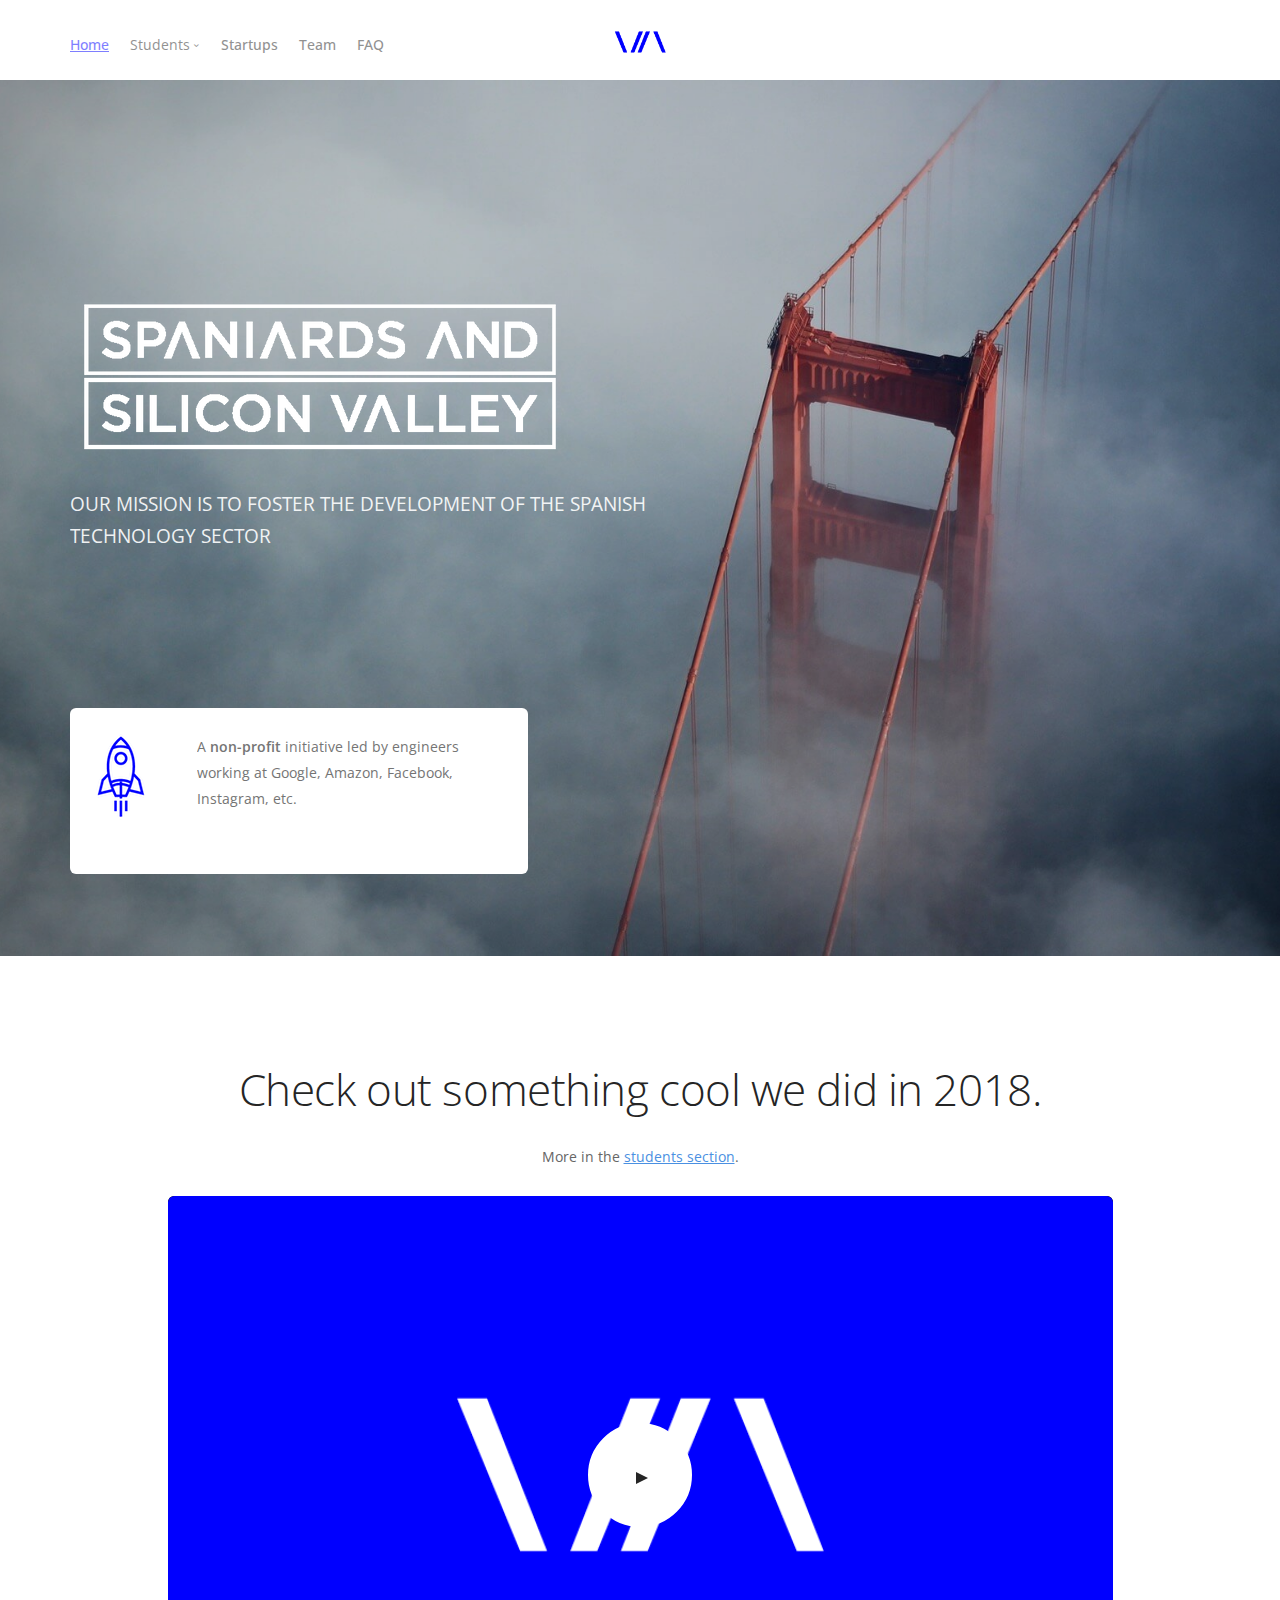
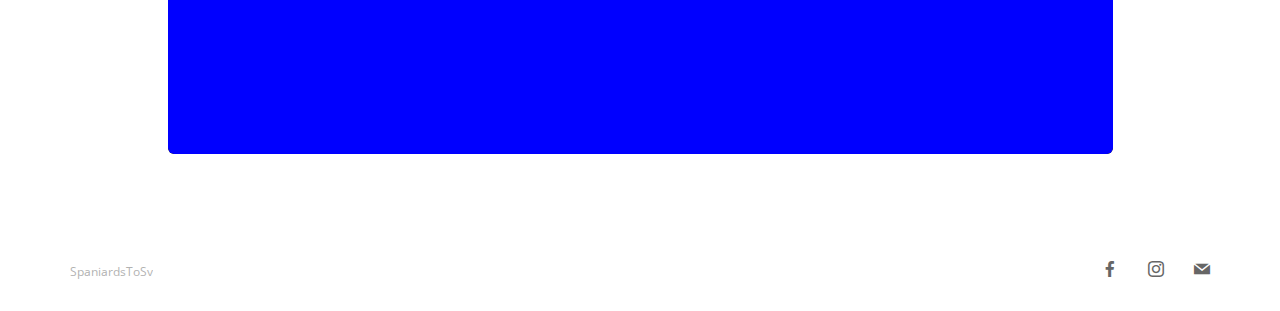
==== index.html @ d9ce9b8b "Syncing page with Github" ====
<!doctype html>
<html lang="en">
    <head>
        <meta charset="utf-8">
        <title>SpaniardsToSV</title>
        <meta name="description" content="Internships in Silicon Valley" />
        <meta name="viewport" content="width=device-width, initial-scale=1.0">
        <link href="css/stack-interface.css" rel="stylesheet" type="text/css" media="all">
        <link href="css/socicon.css" rel="stylesheet" type="text/css" media="all" />
        <link href="css/iconsmind.css" rel="stylesheet" type="text/css" media="all" />
        <link href="css/bootstrap.css" rel="stylesheet" type="text/css" media="all" />
        <link href="css/stack-interface.css" rel="stylesheet" type="text/css" media="all" />
        <link href="css/theme.css" rel="stylesheet" type="text/css" media="all" />
        <link href="css/custom.css" rel="stylesheet" type="text/css" media="all" />
        <link href="https://fonts.googleapis.com/css?family=Open+Sans:200,300,400,400i,500,600,700" rel="stylesheet">
        <link rel="icon" href="img/logo_simple.png">

    </head>
    <body data-smooth-scroll-offset="77">
        <div class="nav-container">
            <div class="via-1514418045465" via="via-1514418045465" vio="Header Spaniards2">
                <div class="bar bar--sm visible-xs">
                    <div class="container">
                        <div class="row">
                            <div class="col-xs-3 col-sm-2">
                                <a href="index.html"> <img class="logo logo-dark" alt="logo" src="img/logo_simple.png"> <img class="logo logo-light" alt="logo" src="img/logo-light.png"> </a>
                            </div>
                            <div class="col-xs-9 col-sm-10 text-right">
                                <a href="#" class="hamburger-toggle" data-toggle-class="#menu2;hidden-xs hidden-sm"> <i class="icon icon--sm stack-interface stack-menu"></i> </a>
                            </div>
                        </div>
                    </div>
                </div>
                <nav id="menu2" class="bar bar-2 hidden-xs">
                    <div class="container">
                        <div class="row">
                            <div class="text-center text-left-sm hidden-xs col-md-push-5 col-md-2">
                                <div class="bar__module">
                                    <a href="index.html" target="_self"> <img class="logo logo-dark" alt="logo" src="img/logo_simple.png"> </a>
                                </div>
                            </div>
                            <div class="col-md-pull-2 col-md-4">
                                <div class="bar__module">
                                    <ul class="menu-horizontal text-left">
                                        <li class="active"> <a href="#" style="text-decoration: underline; color:blue;" target="_self">Home</a> </li>
                                        <li class="dropdown active">
                                          <span class="dropdown__trigger">Students</span>
                                            <div class="dropdown__container">
                                                <div class="container">
                                                    <div class="row">
                                                        <div class="dropdown__content col-md-2">
                                                            <ul class="menu-vertical">
                                                                <li> <a href="studentspage.html">The Program</a> </li>
                                                                <li> <a href="coursework.html">Coursework</a> </li>
                                                                <li> <a href="landjob.html">Land a Job</a> </li>
                                                            </ul>
                                                        </div>
                                                    </div>
                                                </div>
                                            </div>
                                        </li>
                                        <li> <a href="startups.html" class="inner-link">Startups</a> </li>
                                        <li> <a href="team.html" class="inner-link">Team</a></li>
                                        <li> <a href="faq.html" class="inner-link">FAQ</a> </li>
                                    </ul>
                                </div>
                            </div>
                        </div>
                    </div>
                </nav>
            </div>
        </div>
        <div class="main-container">
            <a id="header" class="in-page-link"></a>
            <section class="cover cover-features imagebg space--lg" data-overlay="2">
                <div class="background-image-holder"> <img alt="background" src="img/landing-23.jpg"> </div>
                <div class="container">
                    <div class="row">
                        <div class="col-sm-9 col-md-7">
                            <img alt="logo" src="img/logoblanco.png">
                            <p class="lead">    OUR MISSION IS TO FOSTER THE DEVELOPMENT OF THE SPANISH TECHNOLOGY SECTOR</p>
                        </div>
                    </div>
                    <div class="row">
                        <div class="col-sm-5">
                            <div class="feature feature-2 boxed boxed--border bg--white"> <img src="img/cohete_small.png">
                                <div class="feature__body">
                                    <p> A <b>non-profit</b> initiative led by engineers working at Google, Amazon, Facebook, Instagram, etc.</p>
                                </div>
                            </div>
                        </div>
                    </div>
                </div>
            </section>

            <section class="text-center">
                <div class="container">
                    <div class="row">
                        <div class="col-sm-12 col-md-10">
                            <span><h1>Check out something cool we did in 2018.</h1> More in the <a href="studentspage.html">students section</a>. <br></span> 
                            <br>
                            <div class="video-cover border--round">
                                <div class="background-image-holder"> <img alt="image" src="img/Logo_recursos6.png"> </div>
                                <div class="video-play-icon"></div> <iframe data-src="https://www.youtube.com/embed/Z-9KOnbhDfM?autoplay=1" allowfullscreen="allowfullscreen"></iframe> 
                            </div> 
                        </div>
                    </div>
                </div>
            </section>

            <footer class="footer-7 text-center-xs">
                <div class="container">
                    <div class="row">
                        <div class="col-sm-6"> <span class="type--fine-print">SpaniardsToSv<br></span> </div>
                        <div class="col-sm-6 text-right text-center-xs">
                            <ul class="social-list list-inline">
                                <li><a href="https://www.facebook.com/spaniardstosv"><i class="socicon socicon-facebook icon icon--xs"></i></a></li>
                                <li><a href="https://www.instagram.com/spaniardstosv/"><i class="socicon socicon-instagram icon icon--xs"></i></a></li>
                                <li><a href="mailto:hi@spaniardstosv.org"><i class="socicon icon socicon-mail icon--xs"></i></a></li>
                            </ul>
                        </div>
                    </div>
                </div>
            </footer>
        </div>
        <script src="js/jquery-3.1.1.min.js"></script>
        <script src="js/parallax.js"></script>
        <script src="js/smooth-scroll.min.js"></script>
        <script src="js/scripts.js"></script>

    </body>

</html>
---- css/stack-interface.css ----
@font-face {
  font-family: 'stack-interface';
  src: url('../fonts/stack-interface.eot?33839631');
  src: url('../fonts/stack-interface.eot?33839631#iefix') format('embedded-opentype'),
       url('../fonts/stack-interface.woff2?33839631') format('woff2'),
       url('../fonts/stack-interface.woff?33839631') format('woff'),
       url('../fonts/stack-interface.ttf?33839631') format('truetype'),
       url('../fonts/stack-interface.svg?33839631#stack-interface') format('svg');
  font-weight: normal;
  font-style: normal;
}
/* Chrome hack: SVG is rendered more smooth in Windozze. 100% magic, uncomment if you need it. */
/* Note, that will break hinting! In other OS-es font will be not as sharp as it could be */
/*
@media screen and (-webkit-min-device-pixel-ratio:0) {
  @font-face {
    font-family: 'stack-interface';
    src: url('../font/stack-interface.svg?34857618#stack-interface') format('svg');
  }
}
*/
 
 [class^="stack-"]:before, [class*=" stack-"]:before {
  font-family: "stack-interface";
  font-style: normal;
  font-weight: normal;
  speak: none;
 
  display: inline-block;
  text-decoration: inherit;
  width: 1em;
  margin-right: .2em;
  text-align: center;
  /* opacity: .8; */
 
  /* For safety - reset parent styles, that can break glyph codes*/
  font-variant: normal;
  text-transform: none;
 
  /* fix buttons height, for twitter bootstrap */
  line-height: 1em;
 
  /* Animation center compensation - margins should be symmetric */
  /* remove if not needed */
  margin-left: .2em;
 
  /* you can be more comfortable with increased icons size */
  /* font-size: 120%; */
 
  /* Font smoothing. That was taken from TWBS */
  -webkit-font-smoothing: antialiased;
  -moz-osx-font-smoothing: grayscale;
 
  /* Uncomment for 3D effect */
  /* text-shadow: 1px 1px 1px rgba(127, 127, 127, 0.3); */
}
 
.stack-down-open-big:before { content: '\e800'; } /* '' */
.stack-left-open-big:before { content: '\e801'; } /* '' */
.stack-right-open-big:before { content: '\e802'; } /* '' */
.stack-up-open-big:before { content: '\e803'; } /* '' */
.stack-basket:before { content: '\e804'; } /* '' */
.stack-search:before { content: '\e805'; } /* '' */
.stack-down-dir:before { content: '\e806'; } /* '' */
.stack-left-dir:before { content: '\e807'; } /* '' */
.stack-right-dir:before { content: '\e808'; } /* '' */
.stack-up-dir:before { content: '\e809'; } /* '' */
.stack-down-open:before { content: '\e80a'; } /* '' */
.stack-left-open:before { content: '\e80b'; } /* '' */
.stack-right-open:before { content: '\e80c'; } /* '' */
.stack-up-open:before { content: '\e80d'; } /* '' */
.stack-menu:before { content: '\e80e'; } /* '' */
.stack-users:before { content: '\e80f'; } /* '' */
.stack-publish:before { content: '\e810'; } /* '' */
.stack-trash:before { content: '\e811'; } /* '' */
.stack-bell:before { content: '\e812'; } /* '' */
.stack-cog:before { content: '\e813'; } /* '' */
.stack-plus-circled:before { content: '\e814'; } /* '' */
.stack-dot-3:before { content: '\e815'; } /* '' */
---- css/socicon.css ----
@font-face {
  font-family: 'Socicon';
  src:  url('../fonts/socicon.eot?a93r5t');
  src:  url('../fonts/socicon.eot?a93r5t#iefix') format('embedded-opentype'),
    url('../fonts/socicon.ttf?a93r5t') format('truetype'),
    url('../fonts/socicon.woff?a93r5t') format('woff'),
    url('../fonts/socicon.svg?a93r5t#Socicon') format('svg');
  font-weight: normal;
  font-style: normal;
}

[class^="socicon-"], [class*=" socicon-"] {
  /* use !important to prevent issues with browser extensions that change fonts */
  font-family: 'Socicon' !important;
  speak: none;
  font-style: normal;
  font-weight: normal;
  font-variant: normal;
  text-transform: none;
  line-height: 1;

  /* Better Font Rendering =========== */
  -webkit-font-smoothing: antialiased;
  -moz-osx-font-smoothing: grayscale;
}

.socicon-gamewisp:before {
  content: "\e905";
}
.socicon-bloglovin:before {
  content: "\e904";
}
.socicon-tunein:before {
  content: "\e903";
}
.socicon-gamejolt:before {
  content: "\e901";
}
.socicon-trello:before {
  content: "\e902";
}
.socicon-spreadshirt:before {
  content: "\e900";
}
.socicon-500px:before {
  content: "\e000";
}
.socicon-8tracks:before {
  content: "\e001";
}
.socicon-airbnb:before {
  content: "\e002";
}
.socicon-alliance:before {
  content: "\e003";
}
.socicon-amazon:before {
  content: "\e004";
}
.socicon-amplement:before {
  content: "\e005";
}
.socicon-android:before {
  content: "\e006";
}
.socicon-angellist:before {
  content: "\e007";
}
.socicon-apple:before {
  content: "\e008";
}
.socicon-appnet:before {
  content: "\e009";
}
.socicon-baidu:before {
  content: "\e00a";
}
.socicon-bandcamp:before {
  content: "\e00b";
}
.socicon-battlenet:before {
  content: "\e00c";
}
.socicon-beam:before {
  content: "\e00d";
}
.socicon-bebee:before {
  content: "\e00e";
}
.socicon-bebo:before {
  content: "\e00f";
}
.socicon-behance:before {
  content: "\e010";
}
.socicon-blizzard:before {
  content: "\e011";
}
.socicon-blogger:before {
  content: "\e012";
}
.socicon-buffer:before {
  content: "\e013";
}
.socicon-chrome:before {
  content: "\e014";
}
.socicon-coderwall:before {
  content: "\e015";
}
.socicon-curse:before {
  content: "\e016";
}
.socicon-dailymotion:before {
  content: "\e017";
}
.socicon-deezer:before {
  content: "\e018";
}
.socicon-delicious:before {
  content: "\e019";
}
.socicon-deviantart:before {
  content: "\e01a";
}
.socicon-diablo:before {
  content: "\e01b";
}
.socicon-digg:before {
  content: "\e01c";
}
.socicon-discord:before {
  content: "\e01d";
}
.socicon-disqus:before {
  content: "\e01e";
}
.socicon-douban:before {
  content: "\e01f";
}
.socicon-draugiem:before {
  content: "\e020";
}
.socicon-dribbble:before {
  content: "\e021";
}
.socicon-drupal:before {
  content: "\e022";
}
.socicon-ebay:before {
  content: "\e023";
}
.socicon-ello:before {
  content: "\e024";
}
.socicon-endomodo:before {
  content: "\e025";
}
.socicon-envato:before {
  content: "\e026";
}
.socicon-etsy:before {
  content: "\e027";
}
.socicon-facebook:before {
  content: "\e028";
}
.socicon-feedburner:before {
  content: "\e029";
}
.socicon-filmweb:before {
  content: "\e02a";
}
.socicon-firefox:before {
  content: "\e02b";
}
.socicon-flattr:before {
  content: "\e02c";
}
.socicon-flickr:before {
  content: "\e02d";
}
.socicon-formulr:before {
  content: "\e02e";
}
.socicon-forrst:before {
  content: "\e02f";
}
.socicon-foursquare:before {
  content: "\e030";
}
.socicon-friendfeed:before {
  content: "\e031";
}
.socicon-github:before {
  content: "\e032";
}
.socicon-goodreads:before {
  content: "\e033";
}
.socicon-google:before {
  content: "\e034";
}
.socicon-googlescholar:before {
  content: "\e035";
}
.socicon-googlegroups:before {
  content: "\e036";
}
.socicon-googlephotos:before {
  content: "\e037";
}
.socicon-googleplus:before {
  content: "\e038";
}
.socicon-grooveshark:before {
  content: "\e039";
}
.socicon-hackerrank:before {
  content: "\e03a";
}
.socicon-hearthstone:before {
  content: "\e03b";
}
.socicon-hellocoton:before {
  content: "\e03c";
}
.socicon-heroes:before {
  content: "\e03d";
}
.socicon-hitbox:before {
  content: "\e03e";
}
.socicon-horde:before {
  content: "\e03f";
}
.socicon-houzz:before {
  content: "\e040";
}
.socicon-icq:before {
  content: "\e041";
}
.socicon-identica:before {
  content: "\e042";
}
.socicon-imdb:before {
  content: "\e043";
}
.socicon-instagram:before {
  content: "\e044";
}
.socicon-issuu:before {
  content: "\e045";
}
.socicon-istock:before {
  content: "\e046";
}
.socicon-itunes:before {
  content: "\e047";
}
.socicon-keybase:before {
  content: "\e048";
}
.socicon-lanyrd:before {
  content: "\e049";
}
.socicon-lastfm:before {
  content: "\e04a";
}
.socicon-line:before {
  content: "\e04b";
}
.socicon-linkedin:before {
  content: "\e04c";
}
.socicon-livejournal:before {
  content: "\e04d";
}
.socicon-lyft:before {
  content: "\e04e";
}
.socicon-macos:before {
  content: "\e04f";
}
.socicon-mail:before {
  content: "\e050";
}
.socicon-medium:before {
  content: "\e051";
}
.socicon-meetup:before {
  content: "\e052";
}
.socicon-mixcloud:before {
  content: "\e053";
}
.socicon-modelmayhem:before {
  content: "\e054";
}
.socicon-mumble:before {
  content: "\e055";
}
.socicon-myspace:before {
  content: "\e056";
}
.socicon-newsvine:before {
  content: "\e057";
}
.socicon-nintendo:before {
  content: "\e058";
}
.socicon-npm:before {
  content: "\e059";
}
.socicon-odnoklassniki:before {
  content: "\e05a";
}
.socicon-openid:before {
  content: "\e05b";
}
.socicon-opera:before {
  content: "\e05c";
}
.socicon-outlook:before {
  content: "\e05d";
}
.socicon-overwatch:before {
  content: "\e05e";
}
.socicon-patreon:before {
  content: "\e05f";
}
.socicon-paypal:before {
  content: "\e060";
}
.socicon-periscope:before {
  content: "\e061";
}
.socicon-persona:before {
  content: "\e062";
}
.socicon-pinterest:before {
  content: "\e063";
}
.socicon-play:before {
  content: "\e064";
}
.socicon-player:before {
  content: "\e065";
}
.socicon-playstation:before {
  content: "\e066";
}
.socicon-pocket:before {
  content: "\e067";
}
.socicon-qq:before {
  content: "\e068";
}
.socicon-quora:before {
  content: "\e069";
}
.socicon-raidcall:before {
  content: "\e06a";
}
.socicon-ravelry:before {
  content: "\e06b";
}
.socicon-reddit:before {
  content: "\e06c";
}
.socicon-renren:before {
  content: "\e06d";
}
.socicon-researchgate:before {
  content: "\e06e";
}
.socicon-residentadvisor:before {
  content: "\e06f";
}
.socicon-reverbnation:before {
  content: "\e070";
}
.socicon-rss:before {
  content: "\e071";
}
.socicon-sharethis:before {
  content: "\e072";
}
.socicon-skype:before {
  content: "\e073";
}
.socicon-slideshare:before {
  content: "\e074";
}
.socicon-smugmug:before {
  content: "\e075";
}
.socicon-snapchat:before {
  content: "\e076";
}
.socicon-songkick:before {
  content: "\e077";
}
.socicon-soundcloud:before {
  content: "\e078";
}
.socicon-spotify:before {
  content: "\e079";
}
.socicon-stackexchange:before {
  content: "\e07a";
}
.socicon-stackoverflow:before {
  content: "\e07b";
}
.socicon-starcraft:before {
  content: "\e07c";
}
.socicon-stayfriends:before {
  content: "\e07d";
}
.socicon-steam:before {
  content: "\e07e";
}
.socicon-storehouse:before {
  content: "\e07f";
}
.socicon-strava:before {
  content: "\e080";
}
.socicon-streamjar:before {
  content: "\e081";
}
.socicon-stumbleupon:before {
  content: "\e082";
}
.socicon-swarm:before {
  content: "\e083";
}
.socicon-teamspeak:before {
  content: "\e084";
}
.socicon-teamviewer:before {
  content: "\e085";
}
.socicon-technorati:before {
  content: "\e086";
}
.socicon-telegram:before {
  content: "\e087";
}
.socicon-tripadvisor:before {
  content: "\e088";
}
.socicon-tripit:before {
  content: "\e089";
}
.socicon-triplej:before {
  content: "\e08a";
}
.socicon-tumblr:before {
  content: "\e08b";
}
.socicon-twitch:before {
  content: "\e08c";
}
.socicon-twitter:before {
  content: "\e08d";
}
.socicon-uber:before {
  content: "\e08e";
}
.socicon-ventrilo:before {
  content: "\e08f";
}
.socicon-viadeo:before {
  content: "\e090";
}
.socicon-viber:before {
  content: "\e091";
}
.socicon-viewbug:before {
  content: "\e092";
}
.socicon-vimeo:before {
  content: "\e093";
}
.socicon-vine:before {
  content: "\e094";
}
.socicon-vkontakte:before {
  content: "\e095";
}
.socicon-warcraft:before {
  content: "\e096";
}
.socicon-wechat:before {
  content: "\e097";
}
.socicon-weibo:before {
  content: "\e098";
}
.socicon-whatsapp:before {
  content: "\e099";
}
.socicon-wikipedia:before {
  content: "\e09a";
}
.socicon-windows:before {
  content: "\e09b";
}
.socicon-wordpress:before {
  content: "\e09c";
}
.socicon-wykop:before {
  content: "\e09d";
}
.socicon-xbox:before {
  content: "\e09e";
}
.socicon-xing:before {
  content: "\e09f";
}
.socicon-yahoo:before {
  content: "\e0a0";
}
.socicon-yammer:before {
  content: "\e0a1";
}
.socicon-yandex:before {
  content: "\e0a2";
}
.socicon-yelp:before {
  content: "\e0a3";
}
.socicon-younow:before {
  content: "\e0a4";
}
.socicon-youtube:before {
  content: "\e0a5";
}
.socicon-zapier:before {
  content: "\e0a6";
}
.socicon-zerply:before {
  content: "\e0a7";
}
.socicon-zomato:before {
  content: "\e0a8";
}
.socicon-zynga:before {
  content: "\e0a9";
}
---- css/iconsmind.css ----
@font-face {
	font-family: 'iconsmind';
	src:url('../fonts/iconsmind.eot?#iefix-rdmvgc') format('embedded-opentype');
	src:url('../fonts/iconsmind.woff') format('woff'),
		url('../fonts/iconsmind.ttf') format('truetype');
	font-weight: normal;
	font-style: normal;
}

[class^="icon-"], [class*=" icon-"] {
	font-family: 'iconsmind';
	speak: none;
	font-style: normal;
	font-weight: normal;
	font-variant: normal;
	text-transform: none;
	line-height: 1;
	/* Better Font Rendering =========== */
	-webkit-font-smoothing: antialiased;
	-moz-osx-font-smoothing: grayscale;
}

.icon-A-Z:before {
	content: "\e600";
}
.icon-Aa:before {
	content: "\e601";
}
.icon-Add-Bag:before {
	content: "\e602";
}
.icon-Add-Basket:before {
	content: "\e603";
}
.icon-Add-Cart:before {
	content: "\e604";
}
.icon-Add-File:before {
	content: "\e605";
}
.icon-Add-SpaceAfterParagraph:before {
	content: "\e606";
}
.icon-Add-SpaceBeforeParagraph:before {
	content: "\e607";
}
.icon-Add-User:before {
	content: "\e608";
}
.icon-Add-UserStar:before {
	content: "\e609";
}
.icon-Add-Window:before {
	content: "\e60a";
}
.icon-Add:before {
	content: "\e60b";
}
.icon-Address-Book:before {
	content: "\e60c";
}
.icon-Address-Book2:before {
	content: "\e60d";
}
.icon-Administrator:before {
	content: "\e60e";
}
.icon-Aerobics-2:before {
	content: "\e60f";
}
.icon-Aerobics-3:before {
	content: "\e610";
}
.icon-Aerobics:before {
	content: "\e611";
}
.icon-Affiliate:before {
	content: "\e612";
}
.icon-Aim:before {
	content: "\e613";
}
.icon-Air-Balloon:before {
	content: "\e614";
}
.icon-Airbrush:before {
	content: "\e615";
}
.icon-Airship:before {
	content: "\e616";
}
.icon-Alarm-Clock:before {
	content: "\e617";
}
.icon-Alarm-Clock2:before {
	content: "\e618";
}
.icon-Alarm:before {
	content: "\e619";
}
.icon-Alien-2:before {
	content: "\e61a";
}
.icon-Alien:before {
	content: "\e61b";
}
.icon-Aligator:before {
	content: "\e61c";
}
.icon-Align-Center:before {
	content: "\e61d";
}
.icon-Align-JustifyAll:before {
	content: "\e61e";
}
.icon-Align-JustifyCenter:before {
	content: "\e61f";
}
.icon-Align-JustifyLeft:before {
	content: "\e620";
}
.icon-Align-JustifyRight:before {
	content: "\e621";
}
.icon-Align-Left:before {
	content: "\e622";
}
.icon-Align-Right:before {
	content: "\e623";
}
.icon-Alpha:before {
	content: "\e624";
}
.icon-Ambulance:before {
	content: "\e625";
}
.icon-AMX:before {
	content: "\e626";
}
.icon-Anchor-2:before {
	content: "\e627";
}
.icon-Anchor:before {
	content: "\e628";
}
.icon-Android-Store:before {
	content: "\e629";
}
.icon-Android:before {
	content: "\e62a";
}
.icon-Angel-Smiley:before {
	content: "\e62b";
}
.icon-Angel:before {
	content: "\e62c";
}
.icon-Angry:before {
	content: "\e62d";
}
.icon-Apple-Bite:before {
	content: "\e62e";
}
.icon-Apple-Store:before {
	content: "\e62f";
}
.icon-Apple:before {
	content: "\e630";
}
.icon-Approved-Window:before {
	content: "\e631";
}
.icon-Aquarius-2:before {
	content: "\e632";
}
.icon-Aquarius:before {
	content: "\e633";
}
.icon-Archery-2:before {
	content: "\e634";
}
.icon-Archery:before {
	content: "\e635";
}
.icon-Argentina:before {
	content: "\e636";
}
.icon-Aries-2:before {
	content: "\e637";
}
.icon-Aries:before {
	content: "\e638";
}
.icon-Army-Key:before {
	content: "\e639";
}
.icon-Arrow-Around:before {
	content: "\e63a";
}
.icon-Arrow-Back3:before {
	content: "\e63b";
}
.icon-Arrow-Back:before {
	content: "\e63c";
}
.icon-Arrow-Back2:before {
	content: "\e63d";
}
.icon-Arrow-Barrier:before {
	content: "\e63e";
}
.icon-Arrow-Circle:before {
	content: "\e63f";
}
.icon-Arrow-Cross:before {
	content: "\e640";
}
.icon-Arrow-Down:before {
	content: "\e641";
}
.icon-Arrow-Down2:before {
	content: "\e642";
}
.icon-Arrow-Down3:before {
	content: "\e643";
}
.icon-Arrow-DowninCircle:before {
	content: "\e644";
}
.icon-Arrow-Fork:before {
	content: "\e645";
}
.icon-Arrow-Forward:before {
	content: "\e646";
}
.icon-Arrow-Forward2:before {
	content: "\e647";
}
.icon-Arrow-From:before {
	content: "\e648";
}
.icon-Arrow-Inside:before {
	content: "\e649";
}
.icon-Arrow-Inside45:before {
	content: "\e64a";
}
.icon-Arrow-InsideGap:before {
	content: "\e64b";
}
.icon-Arrow-InsideGap45:before {
	content: "\e64c";
}
.icon-Arrow-Into:before {
	content: "\e64d";
}
.icon-Arrow-Join:before {
	content: "\e64e";
}
.icon-Arrow-Junction:before {
	content: "\e64f";
}
.icon-Arrow-Left:before {
	content: "\e650";
}
.icon-Arrow-Left2:before {
	content: "\e651";
}
.icon-Arrow-LeftinCircle:before {
	content: "\e652";
}
.icon-Arrow-Loop:before {
	content: "\e653";
}
.icon-Arrow-Merge:before {
	content: "\e654";
}
.icon-Arrow-Mix:before {
	content: "\e655";
}
.icon-Arrow-Next:before {
	content: "\e656";
}
.icon-Arrow-OutLeft:before {
	content: "\e657";
}
.icon-Arrow-OutRight:before {
	content: "\e658";
}
.icon-Arrow-Outside:before {
	content: "\e659";
}
.icon-Arrow-Outside45:before {
	content: "\e65a";
}
.icon-Arrow-OutsideGap:before {
	content: "\e65b";
}
.icon-Arrow-OutsideGap45:before {
	content: "\e65c";
}
.icon-Arrow-Over:before {
	content: "\e65d";
}
.icon-Arrow-Refresh:before {
	content: "\e65e";
}
.icon-Arrow-Refresh2:before {
	content: "\e65f";
}
.icon-Arrow-Right:before {
	content: "\e660";
}
.icon-Arrow-Right2:before {
	content: "\e661";
}
.icon-Arrow-RightinCircle:before {
	content: "\e662";
}
.icon-Arrow-Shuffle:before {
	content: "\e663";
}
.icon-Arrow-Squiggly:before {
	content: "\e664";
}
.icon-Arrow-Through:before {
	content: "\e665";
}
.icon-Arrow-To:before {
	content: "\e666";
}
.icon-Arrow-TurnLeft:before {
	content: "\e667";
}
.icon-Arrow-TurnRight:before {
	content: "\e668";
}
.icon-Arrow-Up:before {
	content: "\e669";
}
.icon-Arrow-Up2:before {
	content: "\e66a";
}
.icon-Arrow-Up3:before {
	content: "\e66b";
}
.icon-Arrow-UpinCircle:before {
	content: "\e66c";
}
.icon-Arrow-XLeft:before {
	content: "\e66d";
}
.icon-Arrow-XRight:before {
	content: "\e66e";
}
.icon-Ask:before {
	content: "\e66f";
}
.icon-Assistant:before {
	content: "\e670";
}
.icon-Astronaut:before {
	content: "\e671";
}
.icon-At-Sign:before {
	content: "\e672";
}
.icon-ATM:before {
	content: "\e673";
}
.icon-Atom:before {
	content: "\e674";
}
.icon-Audio:before {
	content: "\e675";
}
.icon-Auto-Flash:before {
	content: "\e676";
}
.icon-Autumn:before {
	content: "\e677";
}
.icon-Baby-Clothes:before {
	content: "\e678";
}
.icon-Baby-Clothes2:before {
	content: "\e679";
}
.icon-Baby-Cry:before {
	content: "\e67a";
}
.icon-Baby:before {
	content: "\e67b";
}
.icon-Back2:before {
	content: "\e67c";
}
.icon-Back-Media:before {
	content: "\e67d";
}
.icon-Back-Music:before {
	content: "\e67e";
}
.icon-Back:before {
	content: "\e67f";
}
.icon-Background:before {
	content: "\e680";
}
.icon-Bacteria:before {
	content: "\e681";
}
.icon-Bag-Coins:before {
	content: "\e682";
}
.icon-Bag-Items:before {
	content: "\e683";
}
.icon-Bag-Quantity:before {
	content: "\e684";
}
.icon-Bag:before {
	content: "\e685";
}
.icon-Bakelite:before {
	content: "\e686";
}
.icon-Ballet-Shoes:before {
	content: "\e687";
}
.icon-Balloon:before {
	content: "\e688";
}
.icon-Banana:before {
	content: "\e689";
}
.icon-Band-Aid:before {
	content: "\e68a";
}
.icon-Bank:before {
	content: "\e68b";
}
.icon-Bar-Chart:before {
	content: "\e68c";
}
.icon-Bar-Chart2:before {
	content: "\e68d";
}
.icon-Bar-Chart3:before {
	content: "\e68e";
}
.icon-Bar-Chart4:before {
	content: "\e68f";
}
.icon-Bar-Chart5:before {
	content: "\e690";
}
.icon-Bar-Code:before {
	content: "\e691";
}
.icon-Barricade-2:before {
	content: "\e692";
}
.icon-Barricade:before {
	content: "\e693";
}
.icon-Baseball:before {
	content: "\e694";
}
.icon-Basket-Ball:before {
	content: "\e695";
}
.icon-Basket-Coins:before {
	content: "\e696";
}
.icon-Basket-Items:before {
	content: "\e697";
}
.icon-Basket-Quantity:before {
	content: "\e698";
}
.icon-Bat-2:before {
	content: "\e699";
}
.icon-Bat:before {
	content: "\e69a";
}
.icon-Bathrobe:before {
	content: "\e69b";
}
.icon-Batman-Mask:before {
	content: "\e69c";
}
.icon-Battery-0:before {
	content: "\e69d";
}
.icon-Battery-25:before {
	content: "\e69e";
}
.icon-Battery-50:before {
	content: "\e69f";
}
.icon-Battery-75:before {
	content: "\e6a0";
}
.icon-Battery-100:before {
	content: "\e6a1";
}
.icon-Battery-Charge:before {
	content: "\e6a2";
}
.icon-Bear:before {
	content: "\e6a3";
}
.icon-Beard-2:before {
	content: "\e6a4";
}
.icon-Beard-3:before {
	content: "\e6a5";
}
.icon-Beard:before {
	content: "\e6a6";
}
.icon-Bebo:before {
	content: "\e6a7";
}
.icon-Bee:before {
	content: "\e6a8";
}
.icon-Beer-Glass:before {
	content: "\e6a9";
}
.icon-Beer:before {
	content: "\e6aa";
}
.icon-Bell-2:before {
	content: "\e6ab";
}
.icon-Bell:before {
	content: "\e6ac";
}
.icon-Belt-2:before {
	content: "\e6ad";
}
.icon-Belt-3:before {
	content: "\e6ae";
}
.icon-Belt:before {
	content: "\e6af";
}
.icon-Berlin-Tower:before {
	content: "\e6b0";
}
.icon-Beta:before {
	content: "\e6b1";
}
.icon-Betvibes:before {
	content: "\e6b2";
}
.icon-Bicycle-2:before {
	content: "\e6b3";
}
.icon-Bicycle-3:before {
	content: "\e6b4";
}
.icon-Bicycle:before {
	content: "\e6b5";
}
.icon-Big-Bang:before {
	content: "\e6b6";
}
.icon-Big-Data:before {
	content: "\e6b7";
}
.icon-Bike-Helmet:before {
	content: "\e6b8";
}
.icon-Bikini:before {
	content: "\e6b9";
}
.icon-Bilk-Bottle2:before {
	content: "\e6ba";
}
.icon-Billing:before {
	content: "\e6bb";
}
.icon-Bing:before {
	content: "\e6bc";
}
.icon-Binocular:before {
	content: "\e6bd";
}
.icon-Bio-Hazard:before {
	content: "\e6be";
}
.icon-Biotech:before {
	content: "\e6bf";
}
.icon-Bird-DeliveringLetter:before {
	content: "\e6c0";
}
.icon-Bird:before {
	content: "\e6c1";
}
.icon-Birthday-Cake:before {
	content: "\e6c2";
}
.icon-Bisexual:before {
	content: "\e6c3";
}
.icon-Bishop:before {
	content: "\e6c4";
}
.icon-Bitcoin:before {
	content: "\e6c5";
}
.icon-Black-Cat:before {
	content: "\e6c6";
}
.icon-Blackboard:before {
	content: "\e6c7";
}
.icon-Blinklist:before {
	content: "\e6c8";
}
.icon-Block-Cloud:before {
	content: "\e6c9";
}
.icon-Block-Window:before {
	content: "\e6ca";
}
.icon-Blogger:before {
	content: "\e6cb";
}
.icon-Blood:before {
	content: "\e6cc";
}
.icon-Blouse:before {
	content: "\e6cd";
}
.icon-Blueprint:before {
	content: "\e6ce";
}
.icon-Board:before {
	content: "\e6cf";
}
.icon-Bodybuilding:before {
	content: "\e6d0";
}
.icon-Bold-Text:before {
	content: "\e6d1";
}
.icon-Bone:before {
	content: "\e6d2";
}
.icon-Bones:before {
	content: "\e6d3";
}
.icon-Book:before {
	content: "\e6d4";
}
.icon-Bookmark:before {
	content: "\e6d5";
}
.icon-Books-2:before {
	content: "\e6d6";
}
.icon-Books:before {
	content: "\e6d7";
}
.icon-Boom:before {
	content: "\e6d8";
}
.icon-Boot-2:before {
	content: "\e6d9";
}
.icon-Boot:before {
	content: "\e6da";
}
.icon-Bottom-ToTop:before {
	content: "\e6db";
}
.icon-Bow-2:before {
	content: "\e6dc";
}
.icon-Bow-3:before {
	content: "\e6dd";
}
.icon-Bow-4:before {
	content: "\e6de";
}
.icon-Bow-5:before {
	content: "\e6df";
}
.icon-Bow-6:before {
	content: "\e6e0";
}
.icon-Bow:before {
	content: "\e6e1";
}
.icon-Bowling-2:before {
	content: "\e6e2";
}
.icon-Bowling:before {
	content: "\e6e3";
}
.icon-Box2:before {
	content: "\e6e4";
}
.icon-Box-Close:before {
	content: "\e6e5";
}
.icon-Box-Full:before {
	content: "\e6e6";
}
.icon-Box-Open:before {
	content: "\e6e7";
}
.icon-Box-withFolders:before {
	content: "\e6e8";
}
.icon-Box:before {
	content: "\e6e9";
}
.icon-Boy:before {
	content: "\e6ea";
}
.icon-Bra:before {
	content: "\e6eb";
}
.icon-Brain-2:before {
	content: "\e6ec";
}
.icon-Brain-3:before {
	content: "\e6ed";
}
.icon-Brain:before {
	content: "\e6ee";
}
.icon-Brazil:before {
	content: "\e6ef";
}
.icon-Bread-2:before {
	content: "\e6f0";
}
.icon-Bread:before {
	content: "\e6f1";
}
.icon-Bridge:before {
	content: "\e6f2";
}
.icon-Brightkite:before {
	content: "\e6f3";
}
.icon-Broke-Link2:before {
	content: "\e6f4";
}
.icon-Broken-Link:before {
	content: "\e6f5";
}
.icon-Broom:before {
	content: "\e6f6";
}
.icon-Brush:before {
	content: "\e6f7";
}
.icon-Bucket:before {
	content: "\e6f8";
}
.icon-Bug:before {
	content: "\e6f9";
}
.icon-Building:before {
	content: "\e6fa";
}
.icon-Bulleted-List:before {
	content: "\e6fb";
}
.icon-Bus-2:before {
	content: "\e6fc";
}
.icon-Bus:before {
	content: "\e6fd";
}
.icon-Business-Man:before {
	content: "\e6fe";
}
.icon-Business-ManWoman:before {
	content: "\e6ff";
}
.icon-Business-Mens:before {
	content: "\e700";
}
.icon-Business-Woman:before {
	content: "\e701";
}
.icon-Butterfly:before {
	content: "\e702";
}
.icon-Button:before {
	content: "\e703";
}
.icon-Cable-Car:before {
	content: "\e704";
}
.icon-Cake:before {
	content: "\e705";
}
.icon-Calculator-2:before {
	content: "\e706";
}
.icon-Calculator-3:before {
	content: "\e707";
}
.icon-Calculator:before {
	content: "\e708";
}
.icon-Calendar-2:before {
	content: "\e709";
}
.icon-Calendar-3:before {
	content: "\e70a";
}
.icon-Calendar-4:before {
	content: "\e70b";
}
.icon-Calendar-Clock:before {
	content: "\e70c";
}
.icon-Calendar:before {
	content: "\e70d";
}
.icon-Camel:before {
	content: "\e70e";
}
.icon-Camera-2:before {
	content: "\e70f";
}
.icon-Camera-3:before {
	content: "\e710";
}
.icon-Camera-4:before {
	content: "\e711";
}
.icon-Camera-5:before {
	content: "\e712";
}
.icon-Camera-Back:before {
	content: "\e713";
}
.icon-Camera:before {
	content: "\e714";
}
.icon-Can-2:before {
	content: "\e715";
}
.icon-Can:before {
	content: "\e716";
}
.icon-Canada:before {
	content: "\e717";
}
.icon-Cancer-2:before {
	content: "\e718";
}
.icon-Cancer-3:before {
	content: "\e719";
}
.icon-Cancer:before {
	content: "\e71a";
}
.icon-Candle:before {
	content: "\e71b";
}
.icon-Candy-Cane:before {
	content: "\e71c";
}
.icon-Candy:before {
	content: "\e71d";
}
.icon-Cannon:before {
	content: "\e71e";
}
.icon-Cap-2:before {
	content: "\e71f";
}
.icon-Cap-3:before {
	content: "\e720";
}
.icon-Cap-Smiley:before {
	content: "\e721";
}
.icon-Cap:before {
	content: "\e722";
}
.icon-Capricorn-2:before {
	content: "\e723";
}
.icon-Capricorn:before {
	content: "\e724";
}
.icon-Car-2:before {
	content: "\e725";
}
.icon-Car-3:before {
	content: "\e726";
}
.icon-Car-Coins:before {
	content: "\e727";
}
.icon-Car-Items:before {
	content: "\e728";
}
.icon-Car-Wheel:before {
	content: "\e729";
}
.icon-Car:before {
	content: "\e72a";
}
.icon-Cardigan:before {
	content: "\e72b";
}
.icon-Cardiovascular:before {
	content: "\e72c";
}
.icon-Cart-Quantity:before {
	content: "\e72d";
}
.icon-Casette-Tape:before {
	content: "\e72e";
}
.icon-Cash-Register:before {
	content: "\e72f";
}
.icon-Cash-register2:before {
	content: "\e730";
}
.icon-Castle:before {
	content: "\e731";
}
.icon-Cat:before {
	content: "\e732";
}
.icon-Cathedral:before {
	content: "\e733";
}
.icon-Cauldron:before {
	content: "\e734";
}
.icon-CD-2:before {
	content: "\e735";
}
.icon-CD-Cover:before {
	content: "\e736";
}
.icon-CD:before {
	content: "\e737";
}
.icon-Cello:before {
	content: "\e738";
}
.icon-Celsius:before {
	content: "\e739";
}
.icon-Chacked-Flag:before {
	content: "\e73a";
}
.icon-Chair:before {
	content: "\e73b";
}
.icon-Charger:before {
	content: "\e73c";
}
.icon-Check-2:before {
	content: "\e73d";
}
.icon-Check:before {
	content: "\e73e";
}
.icon-Checked-User:before {
	content: "\e73f";
}
.icon-Checkmate:before {
	content: "\e740";
}
.icon-Checkout-Bag:before {
	content: "\e741";
}
.icon-Checkout-Basket:before {
	content: "\e742";
}
.icon-Checkout:before {
	content: "\e743";
}
.icon-Cheese:before {
	content: "\e744";
}
.icon-Cheetah:before {
	content: "\e745";
}
.icon-Chef-Hat:before {
	content: "\e746";
}
.icon-Chef-Hat2:before {
	content: "\e747";
}
.icon-Chef:before {
	content: "\e748";
}
.icon-Chemical-2:before {
	content: "\e749";
}
.icon-Chemical-3:before {
	content: "\e74a";
}
.icon-Chemical-4:before {
	content: "\e74b";
}
.icon-Chemical-5:before {
	content: "\e74c";
}
.icon-Chemical:before {
	content: "\e74d";
}
.icon-Chess-Board:before {
	content: "\e74e";
}
.icon-Chess:before {
	content: "\e74f";
}
.icon-Chicken:before {
	content: "\e750";
}
.icon-Chile:before {
	content: "\e751";
}
.icon-Chimney:before {
	content: "\e752";
}
.icon-China:before {
	content: "\e753";
}
.icon-Chinese-Temple:before {
	content: "\e754";
}
.icon-Chip:before {
	content: "\e755";
}
.icon-Chopsticks-2:before {
	content: "\e756";
}
.icon-Chopsticks:before {
	content: "\e757";
}
.icon-Christmas-Ball:before {
	content: "\e758";
}
.icon-Christmas-Bell:before {
	content: "\e759";
}
.icon-Christmas-Candle:before {
	content: "\e75a";
}
.icon-Christmas-Hat:before {
	content: "\e75b";
}
.icon-Christmas-Sleigh:before {
	content: "\e75c";
}
.icon-Christmas-Snowman:before {
	content: "\e75d";
}
.icon-Christmas-Sock:before {
	content: "\e75e";
}
.icon-Christmas-Tree:before {
	content: "\e75f";
}
.icon-Christmas:before {
	content: "\e760";
}
.icon-Chrome:before {
	content: "\e761";
}
.icon-Chrysler-Building:before {
	content: "\e762";
}
.icon-Cinema:before {
	content: "\e763";
}
.icon-Circular-Point:before {
	content: "\e764";
}
.icon-City-Hall:before {
	content: "\e765";
}
.icon-Clamp:before {
	content: "\e766";
}
.icon-Clapperboard-Close:before {
	content: "\e767";
}
.icon-Clapperboard-Open:before {
	content: "\e768";
}
.icon-Claps:before {
	content: "\e769";
}
.icon-Clef:before {
	content: "\e76a";
}
.icon-Clinic:before {
	content: "\e76b";
}
.icon-Clock-2:before {
	content: "\e76c";
}
.icon-Clock-3:before {
	content: "\e76d";
}
.icon-Clock-4:before {
	content: "\e76e";
}
.icon-Clock-Back:before {
	content: "\e76f";
}
.icon-Clock-Forward:before {
	content: "\e770";
}
.icon-Clock:before {
	content: "\e771";
}
.icon-Close-Window:before {
	content: "\e772";
}
.icon-Close:before {
	content: "\e773";
}
.icon-Clothing-Store:before {
	content: "\e774";
}
.icon-Cloud--:before {
	content: "\e775";
}
.icon-Cloud-:before {
	content: "\e776";
}
.icon-Cloud-Camera:before {
	content: "\e777";
}
.icon-Cloud-Computer:before {
	content: "\e778";
}
.icon-Cloud-Email:before {
	content: "\e779";
}
.icon-Cloud-Hail:before {
	content: "\e77a";
}
.icon-Cloud-Laptop:before {
	content: "\e77b";
}
.icon-Cloud-Lock:before {
	content: "\e77c";
}
.icon-Cloud-Moon:before {
	content: "\e77d";
}
.icon-Cloud-Music:before {
	content: "\e77e";
}
.icon-Cloud-Picture:before {
	content: "\e77f";
}
.icon-Cloud-Rain:before {
	content: "\e780";
}
.icon-Cloud-Remove:before {
	content: "\e781";
}
.icon-Cloud-Secure:before {
	content: "\e782";
}
.icon-Cloud-Settings:before {
	content: "\e783";
}
.icon-Cloud-Smartphone:before {
	content: "\e784";
}
.icon-Cloud-Snow:before {
	content: "\e785";
}
.icon-Cloud-Sun:before {
	content: "\e786";
}
.icon-Cloud-Tablet:before {
	content: "\e787";
}
.icon-Cloud-Video:before {
	content: "\e788";
}
.icon-Cloud-Weather:before {
	content: "\e789";
}
.icon-Cloud:before {
	content: "\e78a";
}
.icon-Clouds-Weather:before {
	content: "\e78b";
}
.icon-Clouds:before {
	content: "\e78c";
}
.icon-Clown:before {
	content: "\e78d";
}
.icon-CMYK:before {
	content: "\e78e";
}
.icon-Coat:before {
	content: "\e78f";
}
.icon-Cocktail:before {
	content: "\e790";
}
.icon-Coconut:before {
	content: "\e791";
}
.icon-Code-Window:before {
	content: "\e792";
}
.icon-Coding:before {
	content: "\e793";
}
.icon-Coffee-2:before {
	content: "\e794";
}
.icon-Coffee-Bean:before {
	content: "\e795";
}
.icon-Coffee-Machine:before {
	content: "\e796";
}
.icon-Coffee-toGo:before {
	content: "\e797";
}
.icon-Coffee:before {
	content: "\e798";
}
.icon-Coffin:before {
	content: "\e799";
}
.icon-Coin:before {
	content: "\e79a";
}
.icon-Coins-2:before {
	content: "\e79b";
}
.icon-Coins-3:before {
	content: "\e79c";
}
.icon-Coins:before {
	content: "\e79d";
}
.icon-Colombia:before {
	content: "\e79e";
}
.icon-Colosseum:before {
	content: "\e79f";
}
.icon-Column-2:before {
	content: "\e7a0";
}
.icon-Column-3:before {
	content: "\e7a1";
}
.icon-Column:before {
	content: "\e7a2";
}
.icon-Comb-2:before {
	content: "\e7a3";
}
.icon-Comb:before {
	content: "\e7a4";
}
.icon-Communication-Tower:before {
	content: "\e7a5";
}
.icon-Communication-Tower2:before {
	content: "\e7a6";
}
.icon-Compass-2:before {
	content: "\e7a7";
}
.icon-Compass-3:before {
	content: "\e7a8";
}
.icon-Compass-4:before {
	content: "\e7a9";
}
.icon-Compass-Rose:before {
	content: "\e7aa";
}
.icon-Compass:before {
	content: "\e7ab";
}
.icon-Computer-2:before {
	content: "\e7ac";
}
.icon-Computer-3:before {
	content: "\e7ad";
}
.icon-Computer-Secure:before {
	content: "\e7ae";
}
.icon-Computer:before {
	content: "\e7af";
}
.icon-Conference:before {
	content: "\e7b0";
}
.icon-Confused:before {
	content: "\e7b1";
}
.icon-Conservation:before {
	content: "\e7b2";
}
.icon-Consulting:before {
	content: "\e7b3";
}
.icon-Contrast:before {
	content: "\e7b4";
}
.icon-Control-2:before {
	content: "\e7b5";
}
.icon-Control:before {
	content: "\e7b6";
}
.icon-Cookie-Man:before {
	content: "\e7b7";
}
.icon-Cookies:before {
	content: "\e7b8";
}
.icon-Cool-Guy:before {
	content: "\e7b9";
}
.icon-Cool:before {
	content: "\e7ba";
}
.icon-Copyright:before {
	content: "\e7bb";
}
.icon-Costume:before {
	content: "\e7bc";
}
.icon-Couple-Sign:before {
	content: "\e7bd";
}
.icon-Cow:before {
	content: "\e7be";
}
.icon-CPU:before {
	content: "\e7bf";
}
.icon-Crane:before {
	content: "\e7c0";
}
.icon-Cranium:before {
	content: "\e7c1";
}
.icon-Credit-Card:before {
	content: "\e7c2";
}
.icon-Credit-Card2:before {
	content: "\e7c3";
}
.icon-Credit-Card3:before {
	content: "\e7c4";
}
.icon-Cricket:before {
	content: "\e7c5";
}
.icon-Criminal:before {
	content: "\e7c6";
}
.icon-Croissant:before {
	content: "\e7c7";
}
.icon-Crop-2:before {
	content: "\e7c8";
}
.icon-Crop-3:before {
	content: "\e7c9";
}
.icon-Crown-2:before {
	content: "\e7ca";
}
.icon-Crown:before {
	content: "\e7cb";
}
.icon-Crying:before {
	content: "\e7cc";
}
.icon-Cube-Molecule:before {
	content: "\e7cd";
}
.icon-Cube-Molecule2:before {
	content: "\e7ce";
}
.icon-Cupcake:before {
	content: "\e7cf";
}
.icon-Cursor-Click:before {
	content: "\e7d0";
}
.icon-Cursor-Click2:before {
	content: "\e7d1";
}
.icon-Cursor-Move:before {
	content: "\e7d2";
}
.icon-Cursor-Move2:before {
	content: "\e7d3";
}
.icon-Cursor-Select:before {
	content: "\e7d4";
}
.icon-Cursor:before {
	content: "\e7d5";
}
.icon-D-Eyeglasses:before {
	content: "\e7d6";
}
.icon-D-Eyeglasses2:before {
	content: "\e7d7";
}
.icon-Dam:before {
	content: "\e7d8";
}
.icon-Danemark:before {
	content: "\e7d9";
}
.icon-Danger-2:before {
	content: "\e7da";
}
.icon-Danger:before {
	content: "\e7db";
}
.icon-Dashboard:before {
	content: "\e7dc";
}
.icon-Data-Backup:before {
	content: "\e7dd";
}
.icon-Data-Block:before {
	content: "\e7de";
}
.icon-Data-Center:before {
	content: "\e7df";
}
.icon-Data-Clock:before {
	content: "\e7e0";
}
.icon-Data-Cloud:before {
	content: "\e7e1";
}
.icon-Data-Compress:before {
	content: "\e7e2";
}
.icon-Data-Copy:before {
	content: "\e7e3";
}
.icon-Data-Download:before {
	content: "\e7e4";
}
.icon-Data-Financial:before {
	content: "\e7e5";
}
.icon-Data-Key:before {
	content: "\e7e6";
}
.icon-Data-Lock:before {
	content: "\e7e7";
}
.icon-Data-Network:before {
	content: "\e7e8";
}
.icon-Data-Password:before {
	content: "\e7e9";
}
.icon-Data-Power:before {
	content: "\e7ea";
}
.icon-Data-Refresh:before {
	content: "\e7eb";
}
.icon-Data-Save:before {
	content: "\e7ec";
}
.icon-Data-Search:before {
	content: "\e7ed";
}
.icon-Data-Security:before {
	content: "\e7ee";
}
.icon-Data-Settings:before {
	content: "\e7ef";
}
.icon-Data-Sharing:before {
	content: "\e7f0";
}
.icon-Data-Shield:before {
	content: "\e7f1";
}
.icon-Data-Signal:before {
	content: "\e7f2";
}
.icon-Data-Storage:before {
	content: "\e7f3";
}
.icon-Data-Stream:before {
	content: "\e7f4";
}
.icon-Data-Transfer:before {
	content: "\e7f5";
}
.icon-Data-Unlock:before {
	content: "\e7f6";
}
.icon-Data-Upload:before {
	content: "\e7f7";
}
.icon-Data-Yes:before {
	content: "\e7f8";
}
.icon-Data:before {
	content: "\e7f9";
}
.icon-David-Star:before {
	content: "\e7fa";
}
.icon-Daylight:before {
	content: "\e7fb";
}
.icon-Death:before {
	content: "\e7fc";
}
.icon-Debian:before {
	content: "\e7fd";
}
.icon-Dec:before {
	content: "\e7fe";
}
.icon-Decrase-Inedit:before {
	content: "\e7ff";
}
.icon-Deer-2:before {
	content: "\e800";
}
.icon-Deer:before {
	content: "\e801";
}
.icon-Delete-File:before {
	content: "\e802";
}
.icon-Delete-Window:before {
	content: "\e803";
}
.icon-Delicious:before {
	content: "\e804";
}
.icon-Depression:before {
	content: "\e805";
}
.icon-Deviantart:before {
	content: "\e806";
}
.icon-Device-SyncwithCloud:before {
	content: "\e807";
}
.icon-Diamond:before {
	content: "\e808";
}
.icon-Dice-2:before {
	content: "\e809";
}
.icon-Dice:before {
	content: "\e80a";
}
.icon-Digg:before {
	content: "\e80b";
}
.icon-Digital-Drawing:before {
	content: "\e80c";
}
.icon-Diigo:before {
	content: "\e80d";
}
.icon-Dinosaur:before {
	content: "\e80e";
}
.icon-Diploma-2:before {
	content: "\e80f";
}
.icon-Diploma:before {
	content: "\e810";
}
.icon-Direction-East:before {
	content: "\e811";
}
.icon-Direction-North:before {
	content: "\e812";
}
.icon-Direction-South:before {
	content: "\e813";
}
.icon-Direction-West:before {
	content: "\e814";
}
.icon-Director:before {
	content: "\e815";
}
.icon-Disk:before {
	content: "\e816";
}
.icon-Dj:before {
	content: "\e817";
}
.icon-DNA-2:before {
	content: "\e818";
}
.icon-DNA-Helix:before {
	content: "\e819";
}
.icon-DNA:before {
	content: "\e81a";
}
.icon-Doctor:before {
	content: "\e81b";
}
.icon-Dog:before {
	content: "\e81c";
}
.icon-Dollar-Sign:before {
	content: "\e81d";
}
.icon-Dollar-Sign2:before {
	content: "\e81e";
}
.icon-Dollar:before {
	content: "\e81f";
}
.icon-Dolphin:before {
	content: "\e820";
}
.icon-Domino:before {
	content: "\e821";
}
.icon-Door-Hanger:before {
	content: "\e822";
}
.icon-Door:before {
	content: "\e823";
}
.icon-Doplr:before {
	content: "\e824";
}
.icon-Double-Circle:before {
	content: "\e825";
}
.icon-Double-Tap:before {
	content: "\e826";
}
.icon-Doughnut:before {
	content: "\e827";
}
.icon-Dove:before {
	content: "\e828";
}
.icon-Down-2:before {
	content: "\e829";
}
.icon-Down-3:before {
	content: "\e82a";
}
.icon-Down-4:before {
	content: "\e82b";
}
.icon-Down:before {
	content: "\e82c";
}
.icon-Download-2:before {
	content: "\e82d";
}
.icon-Download-fromCloud:before {
	content: "\e82e";
}
.icon-Download-Window:before {
	content: "\e82f";
}
.icon-Download:before {
	content: "\e830";
}
.icon-Downward:before {
	content: "\e831";
}
.icon-Drag-Down:before {
	content: "\e832";
}
.icon-Drag-Left:before {
	content: "\e833";
}
.icon-Drag-Right:before {
	content: "\e834";
}
.icon-Drag-Up:before {
	content: "\e835";
}
.icon-Drag:before {
	content: "\e836";
}
.icon-Dress:before {
	content: "\e837";
}
.icon-Drill-2:before {
	content: "\e838";
}
.icon-Drill:before {
	content: "\e839";
}
.icon-Drop:before {
	content: "\e83a";
}
.icon-Dropbox:before {
	content: "\e83b";
}
.icon-Drum:before {
	content: "\e83c";
}
.icon-Dry:before {
	content: "\e83d";
}
.icon-Duck:before {
	content: "\e83e";
}
.icon-Dumbbell:before {
	content: "\e83f";
}
.icon-Duplicate-Layer:before {
	content: "\e840";
}
.icon-Duplicate-Window:before {
	content: "\e841";
}
.icon-DVD:before {
	content: "\e842";
}
.icon-Eagle:before {
	content: "\e843";
}
.icon-Ear:before {
	content: "\e844";
}
.icon-Earphones-2:before {
	content: "\e845";
}
.icon-Earphones:before {
	content: "\e846";
}
.icon-Eci-Icon:before {
	content: "\e847";
}
.icon-Edit-Map:before {
	content: "\e848";
}
.icon-Edit:before {
	content: "\e849";
}
.icon-Eggs:before {
	content: "\e84a";
}
.icon-Egypt:before {
	content: "\e84b";
}
.icon-Eifel-Tower:before {
	content: "\e84c";
}
.icon-eject-2:before {
	content: "\e84d";
}
.icon-Eject:before {
	content: "\e84e";
}
.icon-El-Castillo:before {
	content: "\e84f";
}
.icon-Elbow:before {
	content: "\e850";
}
.icon-Electric-Guitar:before {
	content: "\e851";
}
.icon-Electricity:before {
	content: "\e852";
}
.icon-Elephant:before {
	content: "\e853";
}
.icon-Email:before {
	content: "\e854";
}
.icon-Embassy:before {
	content: "\e855";
}
.icon-Empire-StateBuilding:before {
	content: "\e856";
}
.icon-Empty-Box:before {
	content: "\e857";
}
.icon-End2:before {
	content: "\e858";
}
.icon-End-2:before {
	content: "\e859";
}
.icon-End:before {
	content: "\e85a";
}
.icon-Endways:before {
	content: "\e85b";
}
.icon-Engineering:before {
	content: "\e85c";
}
.icon-Envelope-2:before {
	content: "\e85d";
}
.icon-Envelope:before {
	content: "\e85e";
}
.icon-Environmental-2:before {
	content: "\e85f";
}
.icon-Environmental-3:before {
	content: "\e860";
}
.icon-Environmental:before {
	content: "\e861";
}
.icon-Equalizer:before {
	content: "\e862";
}
.icon-Eraser-2:before {
	content: "\e863";
}
.icon-Eraser-3:before {
	content: "\e864";
}
.icon-Eraser:before {
	content: "\e865";
}
.icon-Error-404Window:before {
	content: "\e866";
}
.icon-Euro-Sign:before {
	content: "\e867";
}
.icon-Euro-Sign2:before {
	content: "\e868";
}
.icon-Euro:before {
	content: "\e869";
}
.icon-Evernote:before {
	content: "\e86a";
}
.icon-Evil:before {
	content: "\e86b";
}
.icon-Explode:before {
	content: "\e86c";
}
.icon-Eye-2:before {
	content: "\e86d";
}
.icon-Eye-Blind:before {
	content: "\e86e";
}
.icon-Eye-Invisible:before {
	content: "\e86f";
}
.icon-Eye-Scan:before {
	content: "\e870";
}
.icon-Eye-Visible:before {
	content: "\e871";
}
.icon-Eye:before {
	content: "\e872";
}
.icon-Eyebrow-2:before {
	content: "\e873";
}
.icon-Eyebrow-3:before {
	content: "\e874";
}
.icon-Eyebrow:before {
	content: "\e875";
}
.icon-Eyeglasses-Smiley:before {
	content: "\e876";
}
.icon-Eyeglasses-Smiley2:before {
	content: "\e877";
}
.icon-Face-Style:before {
	content: "\e878";
}
.icon-Face-Style2:before {
	content: "\e879";
}
.icon-Face-Style3:before {
	content: "\e87a";
}
.icon-Face-Style4:before {
	content: "\e87b";
}
.icon-Face-Style5:before {
	content: "\e87c";
}
.icon-Face-Style6:before {
	content: "\e87d";
}
.icon-Facebook-2:before {
	content: "\e87e";
}
.icon-Facebook:before {
	content: "\e87f";
}
.icon-Factory-2:before {
	content: "\e880";
}
.icon-Factory:before {
	content: "\e881";
}
.icon-Fahrenheit:before {
	content: "\e882";
}
.icon-Family-Sign:before {
	content: "\e883";
}
.icon-Fan:before {
	content: "\e884";
}
.icon-Farmer:before {
	content: "\e885";
}
.icon-Fashion:before {
	content: "\e886";
}
.icon-Favorite-Window:before {
	content: "\e887";
}
.icon-Fax:before {
	content: "\e888";
}
.icon-Feather:before {
	content: "\e889";
}
.icon-Feedburner:before {
	content: "\e88a";
}
.icon-Female-2:before {
	content: "\e88b";
}
.icon-Female-Sign:before {
	content: "\e88c";
}
.icon-Female:before {
	content: "\e88d";
}
.icon-File-Block:before {
	content: "\e88e";
}
.icon-File-Bookmark:before {
	content: "\e88f";
}
.icon-File-Chart:before {
	content: "\e890";
}
.icon-File-Clipboard:before {
	content: "\e891";
}
.icon-File-ClipboardFileText:before {
	content: "\e892";
}
.icon-File-ClipboardTextImage:before {
	content: "\e893";
}
.icon-File-Cloud:before {
	content: "\e894";
}
.icon-File-Copy:before {
	content: "\e895";
}
.icon-File-Copy2:before {
	content: "\e896";
}
.icon-File-CSV:before {
	content: "\e897";
}
.icon-File-Download:before {
	content: "\e898";
}
.icon-File-Edit:before {
	content: "\e899";
}
.icon-File-Excel:before {
	content: "\e89a";
}
.icon-File-Favorite:before {
	content: "\e89b";
}
.icon-File-Fire:before {
	content: "\e89c";
}
.icon-File-Graph:before {
	content: "\e89d";
}
.icon-File-Hide:before {
	content: "\e89e";
}
.icon-File-Horizontal:before {
	content: "\e89f";
}
.icon-File-HorizontalText:before {
	content: "\e8a0";
}
.icon-File-HTML:before {
	content: "\e8a1";
}
.icon-File-JPG:before {
	content: "\e8a2";
}
.icon-File-Link:before {
	content: "\e8a3";
}
.icon-File-Loading:before {
	content: "\e8a4";
}
.icon-File-Lock:before {
	content: "\e8a5";
}
.icon-File-Love:before {
	content: "\e8a6";
}
.icon-File-Music:before {
	content: "\e8a7";
}
.icon-File-Network:before {
	content: "\e8a8";
}
.icon-File-Pictures:before {
	content: "\e8a9";
}
.icon-File-Pie:before {
	content: "\e8aa";
}
.icon-File-Presentation:before {
	content: "\e8ab";
}
.icon-File-Refresh:before {
	content: "\e8ac";
}
.icon-File-Search:before {
	content: "\e8ad";
}
.icon-File-Settings:before {
	content: "\e8ae";
}
.icon-File-Share:before {
	content: "\e8af";
}
.icon-File-TextImage:before {
	content: "\e8b0";
}
.icon-File-Trash:before {
	content: "\e8b1";
}
.icon-File-TXT:before {
	content: "\e8b2";
}
.icon-File-Upload:before {
	content: "\e8b3";
}
.icon-File-Video:before {
	content: "\e8b4";
}
.icon-File-Word:before {
	content: "\e8b5";
}
.icon-File-Zip:before {
	content: "\e8b6";
}
.icon-File:before {
	content: "\e8b7";
}
.icon-Files:before {
	content: "\e8b8";
}
.icon-Film-Board:before {
	content: "\e8b9";
}
.icon-Film-Cartridge:before {
	content: "\e8ba";
}
.icon-Film-Strip:before {
	content: "\e8bb";
}
.icon-Film-Video:before {
	content: "\e8bc";
}
.icon-Film:before {
	content: "\e8bd";
}
.icon-Filter-2:before {
	content: "\e8be";
}
.icon-Filter:before {
	content: "\e8bf";
}
.icon-Financial:before {
	content: "\e8c0";
}
.icon-Find-User:before {
	content: "\e8c1";
}
.icon-Finger-DragFourSides:before {
	content: "\e8c2";
}
.icon-Finger-DragTwoSides:before {
	content: "\e8c3";
}
.icon-Finger-Print:before {
	content: "\e8c4";
}
.icon-Finger:before {
	content: "\e8c5";
}
.icon-Fingerprint-2:before {
	content: "\e8c6";
}
.icon-Fingerprint:before {
	content: "\e8c7";
}
.icon-Fire-Flame:before {
	content: "\e8c8";
}
.icon-Fire-Flame2:before {
	content: "\e8c9";
}
.icon-Fire-Hydrant:before {
	content: "\e8ca";
}
.icon-Fire-Staion:before {
	content: "\e8cb";
}
.icon-Firefox:before {
	content: "\e8cc";
}
.icon-Firewall:before {
	content: "\e8cd";
}
.icon-First-Aid:before {
	content: "\e8ce";
}
.icon-First:before {
	content: "\e8cf";
}
.icon-Fish-Food:before {
	content: "\e8d0";
}
.icon-Fish:before {
	content: "\e8d1";
}
.icon-Fit-To:before {
	content: "\e8d2";
}
.icon-Fit-To2:before {
	content: "\e8d3";
}
.icon-Five-Fingers:before {
	content: "\e8d4";
}
.icon-Five-FingersDrag:before {
	content: "\e8d5";
}
.icon-Five-FingersDrag2:before {
	content: "\e8d6";
}
.icon-Five-FingersTouch:before {
	content: "\e8d7";
}
.icon-Flag-2:before {
	content: "\e8d8";
}
.icon-Flag-3:before {
	content: "\e8d9";
}
.icon-Flag-4:before {
	content: "\e8da";
}
.icon-Flag-5:before {
	content: "\e8db";
}
.icon-Flag-6:before {
	content: "\e8dc";
}
.icon-Flag:before {
	content: "\e8dd";
}
.icon-Flamingo:before {
	content: "\e8de";
}
.icon-Flash-2:before {
	content: "\e8df";
}
.icon-Flash-Video:before {
	content: "\e8e0";
}
.icon-Flash:before {
	content: "\e8e1";
}
.icon-Flashlight:before {
	content: "\e8e2";
}
.icon-Flask-2:before {
	content: "\e8e3";
}
.icon-Flask:before {
	content: "\e8e4";
}
.icon-Flick:before {
	content: "\e8e5";
}
.icon-Flickr:before {
	content: "\e8e6";
}
.icon-Flowerpot:before {
	content: "\e8e7";
}
.icon-Fluorescent:before {
	content: "\e8e8";
}
.icon-Fog-Day:before {
	content: "\e8e9";
}
.icon-Fog-Night:before {
	content: "\e8ea";
}
.icon-Folder-Add:before {
	content: "\e8eb";
}
.icon-Folder-Archive:before {
	content: "\e8ec";
}
.icon-Folder-Binder:before {
	content: "\e8ed";
}
.icon-Folder-Binder2:before {
	content: "\e8ee";
}
.icon-Folder-Block:before {
	content: "\e8ef";
}
.icon-Folder-Bookmark:before {
	content: "\e8f0";
}
.icon-Folder-Close:before {
	content: "\e8f1";
}
.icon-Folder-Cloud:before {
	content: "\e8f2";
}
.icon-Folder-Delete:before {
	content: "\e8f3";
}
.icon-Folder-Download:before {
	content: "\e8f4";
}
.icon-Folder-Edit:before {
	content: "\e8f5";
}
.icon-Folder-Favorite:before {
	content: "\e8f6";
}
.icon-Folder-Fire:before {
	content: "\e8f7";
}
.icon-Folder-Hide:before {
	content: "\e8f8";
}
.icon-Folder-Link:before {
	content: "\e8f9";
}
.icon-Folder-Loading:before {
	content: "\e8fa";
}
.icon-Folder-Lock:before {
	content: "\e8fb";
}
.icon-Folder-Love:before {
	content: "\e8fc";
}
.icon-Folder-Music:before {
	content: "\e8fd";
}
.icon-Folder-Network:before {
	content: "\e8fe";
}
.icon-Folder-Open:before {
	content: "\e8ff";
}
.icon-Folder-Open2:before {
	content: "\e900";
}
.icon-Folder-Organizing:before {
	content: "\e901";
}
.icon-Folder-Pictures:before {
	content: "\e902";
}
.icon-Folder-Refresh:before {
	content: "\e903";
}
.icon-Folder-Remove-:before {
	content: "\e904";
}
.icon-Folder-Search:before {
	content: "\e905";
}
.icon-Folder-Settings:before {
	content: "\e906";
}
.icon-Folder-Share:before {
	content: "\e907";
}
.icon-Folder-Trash:before {
	content: "\e908";
}
.icon-Folder-Upload:before {
	content: "\e909";
}
.icon-Folder-Video:before {
	content: "\e90a";
}
.icon-Folder-WithDocument:before {
	content: "\e90b";
}
.icon-Folder-Zip:before {
	content: "\e90c";
}
.icon-Folder:before {
	content: "\e90d";
}
.icon-Folders:before {
	content: "\e90e";
}
.icon-Font-Color:before {
	content: "\e90f";
}
.icon-Font-Name:before {
	content: "\e910";
}
.icon-Font-Size:before {
	content: "\e911";
}
.icon-Font-Style:before {
	content: "\e912";
}
.icon-Font-StyleSubscript:before {
	content: "\e913";
}
.icon-Font-StyleSuperscript:before {
	content: "\e914";
}
.icon-Font-Window:before {
	content: "\e915";
}
.icon-Foot-2:before {
	content: "\e916";
}
.icon-Foot:before {
	content: "\e917";
}
.icon-Football-2:before {
	content: "\e918";
}
.icon-Football:before {
	content: "\e919";
}
.icon-Footprint-2:before {
	content: "\e91a";
}
.icon-Footprint-3:before {
	content: "\e91b";
}
.icon-Footprint:before {
	content: "\e91c";
}
.icon-Forest:before {
	content: "\e91d";
}
.icon-Fork:before {
	content: "\e91e";
}
.icon-Formspring:before {
	content: "\e91f";
}
.icon-Formula:before {
	content: "\e920";
}
.icon-Forsquare:before {
	content: "\e921";
}
.icon-Forward:before {
	content: "\e922";
}
.icon-Fountain-Pen:before {
	content: "\e923";
}
.icon-Four-Fingers:before {
	content: "\e924";
}
.icon-Four-FingersDrag:before {
	content: "\e925";
}
.icon-Four-FingersDrag2:before {
	content: "\e926";
}
.icon-Four-FingersTouch:before {
	content: "\e927";
}
.icon-Fox:before {
	content: "\e928";
}
.icon-Frankenstein:before {
	content: "\e929";
}
.icon-French-Fries:before {
	content: "\e92a";
}
.icon-Friendfeed:before {
	content: "\e92b";
}
.icon-Friendster:before {
	content: "\e92c";
}
.icon-Frog:before {
	content: "\e92d";
}
.icon-Fruits:before {
	content: "\e92e";
}
.icon-Fuel:before {
	content: "\e92f";
}
.icon-Full-Bag:before {
	content: "\e930";
}
.icon-Full-Basket:before {
	content: "\e931";
}
.icon-Full-Cart:before {
	content: "\e932";
}
.icon-Full-Moon:before {
	content: "\e933";
}
.icon-Full-Screen:before {
	content: "\e934";
}
.icon-Full-Screen2:before {
	content: "\e935";
}
.icon-Full-View:before {
	content: "\e936";
}
.icon-Full-View2:before {
	content: "\e937";
}
.icon-Full-ViewWindow:before {
	content: "\e938";
}
.icon-Function:before {
	content: "\e939";
}
.icon-Funky:before {
	content: "\e93a";
}
.icon-Funny-Bicycle:before {
	content: "\e93b";
}
.icon-Furl:before {
	content: "\e93c";
}
.icon-Gamepad-2:before {
	content: "\e93d";
}
.icon-Gamepad:before {
	content: "\e93e";
}
.icon-Gas-Pump:before {
	content: "\e93f";
}
.icon-Gaugage-2:before {
	content: "\e940";
}
.icon-Gaugage:before {
	content: "\e941";
}
.icon-Gay:before {
	content: "\e942";
}
.icon-Gear-2:before {
	content: "\e943";
}
.icon-Gear:before {
	content: "\e944";
}
.icon-Gears-2:before {
	content: "\e945";
}
.icon-Gears:before {
	content: "\e946";
}
.icon-Geek-2:before {
	content: "\e947";
}
.icon-Geek:before {
	content: "\e948";
}
.icon-Gemini-2:before {
	content: "\e949";
}
.icon-Gemini:before {
	content: "\e94a";
}
.icon-Genius:before {
	content: "\e94b";
}
.icon-Gentleman:before {
	content: "\e94c";
}
.icon-Geo--:before {
	content: "\e94d";
}
.icon-Geo-:before {
	content: "\e94e";
}
.icon-Geo-Close:before {
	content: "\e94f";
}
.icon-Geo-Love:before {
	content: "\e950";
}
.icon-Geo-Number:before {
	content: "\e951";
}
.icon-Geo-Star:before {
	content: "\e952";
}
.icon-Geo:before {
	content: "\e953";
}
.icon-Geo2--:before {
	content: "\e954";
}
.icon-Geo2-:before {
	content: "\e955";
}
.icon-Geo2-Close:before {
	content: "\e956";
}
.icon-Geo2-Love:before {
	content: "\e957";
}
.icon-Geo2-Number:before {
	content: "\e958";
}
.icon-Geo2-Star:before {
	content: "\e959";
}
.icon-Geo2:before {
	content: "\e95a";
}
.icon-Geo3--:before {
	content: "\e95b";
}
.icon-Geo3-:before {
	content: "\e95c";
}
.icon-Geo3-Close:before {
	content: "\e95d";
}
.icon-Geo3-Love:before {
	content: "\e95e";
}
.icon-Geo3-Number:before {
	content: "\e95f";
}
.icon-Geo3-Star:before {
	content: "\e960";
}
.icon-Geo3:before {
	content: "\e961";
}
.icon-Gey:before {
	content: "\e962";
}
.icon-Gift-Box:before {
	content: "\e963";
}
.icon-Giraffe:before {
	content: "\e964";
}
.icon-Girl:before {
	content: "\e965";
}
.icon-Glass-Water:before {
	content: "\e966";
}
.icon-Glasses-2:before {
	content: "\e967";
}
.icon-Glasses-3:before {
	content: "\e968";
}
.icon-Glasses:before {
	content: "\e969";
}
.icon-Global-Position:before {
	content: "\e96a";
}
.icon-Globe-2:before {
	content: "\e96b";
}
.icon-Globe:before {
	content: "\e96c";
}
.icon-Gloves:before {
	content: "\e96d";
}
.icon-Go-Bottom:before {
	content: "\e96e";
}
.icon-Go-Top:before {
	content: "\e96f";
}
.icon-Goggles:before {
	content: "\e970";
}
.icon-Golf-2:before {
	content: "\e971";
}
.icon-Golf:before {
	content: "\e972";
}
.icon-Google-Buzz:before {
	content: "\e973";
}
.icon-Google-Drive:before {
	content: "\e974";
}
.icon-Google-Play:before {
	content: "\e975";
}
.icon-Google-Plus:before {
	content: "\e976";
}
.icon-Google:before {
	content: "\e977";
}
.icon-Gopro:before {
	content: "\e978";
}
.icon-Gorilla:before {
	content: "\e979";
}
.icon-Gowalla:before {
	content: "\e97a";
}
.icon-Grave:before {
	content: "\e97b";
}
.icon-Graveyard:before {
	content: "\e97c";
}
.icon-Greece:before {
	content: "\e97d";
}
.icon-Green-Energy:before {
	content: "\e97e";
}
.icon-Green-House:before {
	content: "\e97f";
}
.icon-Guitar:before {
	content: "\e980";
}
.icon-Gun-2:before {
	content: "\e981";
}
.icon-Gun-3:before {
	content: "\e982";
}
.icon-Gun:before {
	content: "\e983";
}
.icon-Gymnastics:before {
	content: "\e984";
}
.icon-Hair-2:before {
	content: "\e985";
}
.icon-Hair-3:before {
	content: "\e986";
}
.icon-Hair-4:before {
	content: "\e987";
}
.icon-Hair:before {
	content: "\e988";
}
.icon-Half-Moon:before {
	content: "\e989";
}
.icon-Halloween-HalfMoon:before {
	content: "\e98a";
}
.icon-Halloween-Moon:before {
	content: "\e98b";
}
.icon-Hamburger:before {
	content: "\e98c";
}
.icon-Hammer:before {
	content: "\e98d";
}
.icon-Hand-Touch:before {
	content: "\e98e";
}
.icon-Hand-Touch2:before {
	content: "\e98f";
}
.icon-Hand-TouchSmartphone:before {
	content: "\e990";
}
.icon-Hand:before {
	content: "\e991";
}
.icon-Hands:before {
	content: "\e992";
}
.icon-Handshake:before {
	content: "\e993";
}
.icon-Hanger:before {
	content: "\e994";
}
.icon-Happy:before {
	content: "\e995";
}
.icon-Hat-2:before {
	content: "\e996";
}
.icon-Hat:before {
	content: "\e997";
}
.icon-Haunted-House:before {
	content: "\e998";
}
.icon-HD-Video:before {
	content: "\e999";
}
.icon-HD:before {
	content: "\e99a";
}
.icon-HDD:before {
	content: "\e99b";
}
.icon-Headphone:before {
	content: "\e99c";
}
.icon-Headphones:before {
	content: "\e99d";
}
.icon-Headset:before {
	content: "\e99e";
}
.icon-Heart-2:before {
	content: "\e99f";
}
.icon-Heart:before {
	content: "\e9a0";
}
.icon-Heels-2:before {
	content: "\e9a1";
}
.icon-Heels:before {
	content: "\e9a2";
}
.icon-Height-Window:before {
	content: "\e9a3";
}
.icon-Helicopter-2:before {
	content: "\e9a4";
}
.icon-Helicopter:before {
	content: "\e9a5";
}
.icon-Helix-2:before {
	content: "\e9a6";
}
.icon-Hello:before {
	content: "\e9a7";
}
.icon-Helmet-2:before {
	content: "\e9a8";
}
.icon-Helmet-3:before {
	content: "\e9a9";
}
.icon-Helmet:before {
	content: "\e9aa";
}
.icon-Hipo:before {
	content: "\e9ab";
}
.icon-Hipster-Glasses:before {
	content: "\e9ac";
}
.icon-Hipster-Glasses2:before {
	content: "\e9ad";
}
.icon-Hipster-Glasses3:before {
	content: "\e9ae";
}
.icon-Hipster-Headphones:before {
	content: "\e9af";
}
.icon-Hipster-Men:before {
	content: "\e9b0";
}
.icon-Hipster-Men2:before {
	content: "\e9b1";
}
.icon-Hipster-Men3:before {
	content: "\e9b2";
}
.icon-Hipster-Sunglasses:before {
	content: "\e9b3";
}
.icon-Hipster-Sunglasses2:before {
	content: "\e9b4";
}
.icon-Hipster-Sunglasses3:before {
	content: "\e9b5";
}
.icon-Hokey:before {
	content: "\e9b6";
}
.icon-Holly:before {
	content: "\e9b7";
}
.icon-Home-2:before {
	content: "\e9b8";
}
.icon-Home-3:before {
	content: "\e9b9";
}
.icon-Home-4:before {
	content: "\e9ba";
}
.icon-Home-5:before {
	content: "\e9bb";
}
.icon-Home-Window:before {
	content: "\e9bc";
}
.icon-Home:before {
	content: "\e9bd";
}
.icon-Homosexual:before {
	content: "\e9be";
}
.icon-Honey:before {
	content: "\e9bf";
}
.icon-Hong-Kong:before {
	content: "\e9c0";
}
.icon-Hoodie:before {
	content: "\e9c1";
}
.icon-Horror:before {
	content: "\e9c2";
}
.icon-Horse:before {
	content: "\e9c3";
}
.icon-Hospital-2:before {
	content: "\e9c4";
}
.icon-Hospital:before {
	content: "\e9c5";
}
.icon-Host:before {
	content: "\e9c6";
}
.icon-Hot-Dog:before {
	content: "\e9c7";
}
.icon-Hotel:before {
	content: "\e9c8";
}
.icon-Hour:before {
	content: "\e9c9";
}
.icon-Hub:before {
	content: "\e9ca";
}
.icon-Humor:before {
	content: "\e9cb";
}
.icon-Hurt:before {
	content: "\e9cc";
}
.icon-Ice-Cream:before {
	content: "\e9cd";
}
.icon-ICQ:before {
	content: "\e9ce";
}
.icon-ID-2:before {
	content: "\e9cf";
}
.icon-ID-3:before {
	content: "\e9d0";
}
.icon-ID-Card:before {
	content: "\e9d1";
}
.icon-Idea-2:before {
	content: "\e9d2";
}
.icon-Idea-3:before {
	content: "\e9d3";
}
.icon-Idea-4:before {
	content: "\e9d4";
}
.icon-Idea-5:before {
	content: "\e9d5";
}
.icon-Idea:before {
	content: "\e9d6";
}
.icon-Identification-Badge:before {
	content: "\e9d7";
}
.icon-ImDB:before {
	content: "\e9d8";
}
.icon-Inbox-Empty:before {
	content: "\e9d9";
}
.icon-Inbox-Forward:before {
	content: "\e9da";
}
.icon-Inbox-Full:before {
	content: "\e9db";
}
.icon-Inbox-Into:before {
	content: "\e9dc";
}
.icon-Inbox-Out:before {
	content: "\e9dd";
}
.icon-Inbox-Reply:before {
	content: "\e9de";
}
.icon-Inbox:before {
	content: "\e9df";
}
.icon-Increase-Inedit:before {
	content: "\e9e0";
}
.icon-Indent-FirstLine:before {
	content: "\e9e1";
}
.icon-Indent-LeftMargin:before {
	content: "\e9e2";
}
.icon-Indent-RightMargin:before {
	content: "\e9e3";
}
.icon-India:before {
	content: "\e9e4";
}
.icon-Info-Window:before {
	content: "\e9e5";
}
.icon-Information:before {
	content: "\e9e6";
}
.icon-Inifity:before {
	content: "\e9e7";
}
.icon-Instagram:before {
	content: "\e9e8";
}
.icon-Internet-2:before {
	content: "\e9e9";
}
.icon-Internet-Explorer:before {
	content: "\e9ea";
}
.icon-Internet-Smiley:before {
	content: "\e9eb";
}
.icon-Internet:before {
	content: "\e9ec";
}
.icon-iOS-Apple:before {
	content: "\e9ed";
}
.icon-Israel:before {
	content: "\e9ee";
}
.icon-Italic-Text:before {
	content: "\e9ef";
}
.icon-Jacket-2:before {
	content: "\e9f0";
}
.icon-Jacket:before {
	content: "\e9f1";
}
.icon-Jamaica:before {
	content: "\e9f2";
}
.icon-Japan:before {
	content: "\e9f3";
}
.icon-Japanese-Gate:before {
	content: "\e9f4";
}
.icon-Jeans:before {
	content: "\e9f5";
}
.icon-Jeep-2:before {
	content: "\e9f6";
}
.icon-Jeep:before {
	content: "\e9f7";
}
.icon-Jet:before {
	content: "\e9f8";
}
.icon-Joystick:before {
	content: "\e9f9";
}
.icon-Juice:before {
	content: "\e9fa";
}
.icon-Jump-Rope:before {
	content: "\e9fb";
}
.icon-Kangoroo:before {
	content: "\e9fc";
}
.icon-Kenya:before {
	content: "\e9fd";
}
.icon-Key-2:before {
	content: "\e9fe";
}
.icon-Key-3:before {
	content: "\e9ff";
}
.icon-Key-Lock:before {
	content: "\ea00";
}
.icon-Key:before {
	content: "\ea01";
}
.icon-Keyboard:before {
	content: "\ea02";
}
.icon-Keyboard3:before {
	content: "\ea03";
}
.icon-Keypad:before {
	content: "\ea04";
}
.icon-King-2:before {
	content: "\ea05";
}
.icon-King:before {
	content: "\ea06";
}
.icon-Kiss:before {
	content: "\ea07";
}
.icon-Knee:before {
	content: "\ea08";
}
.icon-Knife-2:before {
	content: "\ea09";
}
.icon-Knife:before {
	content: "\ea0a";
}
.icon-Knight:before {
	content: "\ea0b";
}
.icon-Koala:before {
	content: "\ea0c";
}
.icon-Korea:before {
	content: "\ea0d";
}
.icon-Lamp:before {
	content: "\ea0e";
}
.icon-Landscape-2:before {
	content: "\ea0f";
}
.icon-Landscape:before {
	content: "\ea10";
}
.icon-Lantern:before {
	content: "\ea11";
}
.icon-Laptop-2:before {
	content: "\ea12";
}
.icon-Laptop-3:before {
	content: "\ea13";
}
.icon-Laptop-Phone:before {
	content: "\ea14";
}
.icon-Laptop-Secure:before {
	content: "\ea15";
}
.icon-Laptop-Tablet:before {
	content: "\ea16";
}
.icon-Laptop:before {
	content: "\ea17";
}
.icon-Laser:before {
	content: "\ea18";
}
.icon-Last-FM:before {
	content: "\ea19";
}
.icon-Last:before {
	content: "\ea1a";
}
.icon-Laughing:before {
	content: "\ea1b";
}
.icon-Layer-1635:before {
	content: "\ea1c";
}
.icon-Layer-1646:before {
	content: "\ea1d";
}
.icon-Layer-Backward:before {
	content: "\ea1e";
}
.icon-Layer-Forward:before {
	content: "\ea1f";
}
.icon-Leafs-2:before {
	content: "\ea20";
}
.icon-Leafs:before {
	content: "\ea21";
}
.icon-Leaning-Tower:before {
	content: "\ea22";
}
.icon-Left--Right:before {
	content: "\ea23";
}
.icon-Left--Right3:before {
	content: "\ea24";
}
.icon-Left-2:before {
	content: "\ea25";
}
.icon-Left-3:before {
	content: "\ea26";
}
.icon-Left-4:before {
	content: "\ea27";
}
.icon-Left-ToRight:before {
	content: "\ea28";
}
.icon-Left:before {
	content: "\ea29";
}
.icon-Leg-2:before {
	content: "\ea2a";
}
.icon-Leg:before {
	content: "\ea2b";
}
.icon-Lego:before {
	content: "\ea2c";
}
.icon-Lemon:before {
	content: "\ea2d";
}
.icon-Len-2:before {
	content: "\ea2e";
}
.icon-Len-3:before {
	content: "\ea2f";
}
.icon-Len:before {
	content: "\ea30";
}
.icon-Leo-2:before {
	content: "\ea31";
}
.icon-Leo:before {
	content: "\ea32";
}
.icon-Leopard:before {
	content: "\ea33";
}
.icon-Lesbian:before {
	content: "\ea34";
}
.icon-Lesbians:before {
	content: "\ea35";
}
.icon-Letter-Close:before {
	content: "\ea36";
}
.icon-Letter-Open:before {
	content: "\ea37";
}
.icon-Letter-Sent:before {
	content: "\ea38";
}
.icon-Libra-2:before {
	content: "\ea39";
}
.icon-Libra:before {
	content: "\ea3a";
}
.icon-Library-2:before {
	content: "\ea3b";
}
.icon-Library:before {
	content: "\ea3c";
}
.icon-Life-Jacket:before {
	content: "\ea3d";
}
.icon-Life-Safer:before {
	content: "\ea3e";
}
.icon-Light-Bulb:before {
	content: "\ea3f";
}
.icon-Light-Bulb2:before {
	content: "\ea40";
}
.icon-Light-BulbLeaf:before {
	content: "\ea41";
}
.icon-Lighthouse:before {
	content: "\ea42";
}
.icon-Like-2:before {
	content: "\ea43";
}
.icon-Like:before {
	content: "\ea44";
}
.icon-Line-Chart:before {
	content: "\ea45";
}
.icon-Line-Chart2:before {
	content: "\ea46";
}
.icon-Line-Chart3:before {
	content: "\ea47";
}
.icon-Line-Chart4:before {
	content: "\ea48";
}
.icon-Line-Spacing:before {
	content: "\ea49";
}
.icon-Line-SpacingText:before {
	content: "\ea4a";
}
.icon-Link-2:before {
	content: "\ea4b";
}
.icon-Link:before {
	content: "\ea4c";
}
.icon-Linkedin-2:before {
	content: "\ea4d";
}
.icon-Linkedin:before {
	content: "\ea4e";
}
.icon-Linux:before {
	content: "\ea4f";
}
.icon-Lion:before {
	content: "\ea50";
}
.icon-Livejournal:before {
	content: "\ea51";
}
.icon-Loading-2:before {
	content: "\ea52";
}
.icon-Loading-3:before {
	content: "\ea53";
}
.icon-Loading-Window:before {
	content: "\ea54";
}
.icon-Loading:before {
	content: "\ea55";
}
.icon-Location-2:before {
	content: "\ea56";
}
.icon-Location:before {
	content: "\ea57";
}
.icon-Lock-2:before {
	content: "\ea58";
}
.icon-Lock-3:before {
	content: "\ea59";
}
.icon-Lock-User:before {
	content: "\ea5a";
}
.icon-Lock-Window:before {
	content: "\ea5b";
}
.icon-Lock:before {
	content: "\ea5c";
}
.icon-Lollipop-2:before {
	content: "\ea5d";
}
.icon-Lollipop-3:before {
	content: "\ea5e";
}
.icon-Lollipop:before {
	content: "\ea5f";
}
.icon-Loop:before {
	content: "\ea60";
}
.icon-Loud:before {
	content: "\ea61";
}
.icon-Loudspeaker:before {
	content: "\ea62";
}
.icon-Love-2:before {
	content: "\ea63";
}
.icon-Love-User:before {
	content: "\ea64";
}
.icon-Love-Window:before {
	content: "\ea65";
}
.icon-Love:before {
	content: "\ea66";
}
.icon-Lowercase-Text:before {
	content: "\ea67";
}
.icon-Luggafe-Front:before {
	content: "\ea68";
}
.icon-Luggage-2:before {
	content: "\ea69";
}
.icon-Macro:before {
	content: "\ea6a";
}
.icon-Magic-Wand:before {
	content: "\ea6b";
}
.icon-Magnet:before {
	content: "\ea6c";
}
.icon-Magnifi-Glass-:before {
	content: "\ea6d";
}
.icon-Magnifi-Glass:before {
	content: "\ea6e";
}
.icon-Magnifi-Glass2:before {
	content: "\ea6f";
}
.icon-Mail-2:before {
	content: "\ea70";
}
.icon-Mail-3:before {
	content: "\ea71";
}
.icon-Mail-Add:before {
	content: "\ea72";
}
.icon-Mail-Attachement:before {
	content: "\ea73";
}
.icon-Mail-Block:before {
	content: "\ea74";
}
.icon-Mail-Delete:before {
	content: "\ea75";
}
.icon-Mail-Favorite:before {
	content: "\ea76";
}
.icon-Mail-Forward:before {
	content: "\ea77";
}
.icon-Mail-Gallery:before {
	content: "\ea78";
}
.icon-Mail-Inbox:before {
	content: "\ea79";
}
.icon-Mail-Link:before {
	content: "\ea7a";
}
.icon-Mail-Lock:before {
	content: "\ea7b";
}
.icon-Mail-Love:before {
	content: "\ea7c";
}
.icon-Mail-Money:before {
	content: "\ea7d";
}
.icon-Mail-Open:before {
	content: "\ea7e";
}
.icon-Mail-Outbox:before {
	content: "\ea7f";
}
.icon-Mail-Password:before {
	content: "\ea80";
}
.icon-Mail-Photo:before {
	content: "\ea81";
}
.icon-Mail-Read:before {
	content: "\ea82";
}
.icon-Mail-Removex:before {
	content: "\ea83";
}
.icon-Mail-Reply:before {
	content: "\ea84";
}
.icon-Mail-ReplyAll:before {
	content: "\ea85";
}
.icon-Mail-Search:before {
	content: "\ea86";
}
.icon-Mail-Send:before {
	content: "\ea87";
}
.icon-Mail-Settings:before {
	content: "\ea88";
}
.icon-Mail-Unread:before {
	content: "\ea89";
}
.icon-Mail-Video:before {
	content: "\ea8a";
}
.icon-Mail-withAtSign:before {
	content: "\ea8b";
}
.icon-Mail-WithCursors:before {
	content: "\ea8c";
}
.icon-Mail:before {
	content: "\ea8d";
}
.icon-Mailbox-Empty:before {
	content: "\ea8e";
}
.icon-Mailbox-Full:before {
	content: "\ea8f";
}
.icon-Male-2:before {
	content: "\ea90";
}
.icon-Male-Sign:before {
	content: "\ea91";
}
.icon-Male:before {
	content: "\ea92";
}
.icon-MaleFemale:before {
	content: "\ea93";
}
.icon-Man-Sign:before {
	content: "\ea94";
}
.icon-Management:before {
	content: "\ea95";
}
.icon-Mans-Underwear:before {
	content: "\ea96";
}
.icon-Mans-Underwear2:before {
	content: "\ea97";
}
.icon-Map-Marker:before {
	content: "\ea98";
}
.icon-Map-Marker2:before {
	content: "\ea99";
}
.icon-Map-Marker3:before {
	content: "\ea9a";
}
.icon-Map:before {
	content: "\ea9b";
}
.icon-Map2:before {
	content: "\ea9c";
}
.icon-Marker-2:before {
	content: "\ea9d";
}
.icon-Marker-3:before {
	content: "\ea9e";
}
.icon-Marker:before {
	content: "\ea9f";
}
.icon-Martini-Glass:before {
	content: "\eaa0";
}
.icon-Mask:before {
	content: "\eaa1";
}
.icon-Master-Card:before {
	content: "\eaa2";
}
.icon-Maximize-Window:before {
	content: "\eaa3";
}
.icon-Maximize:before {
	content: "\eaa4";
}
.icon-Medal-2:before {
	content: "\eaa5";
}
.icon-Medal-3:before {
	content: "\eaa6";
}
.icon-Medal:before {
	content: "\eaa7";
}
.icon-Medical-Sign:before {
	content: "\eaa8";
}
.icon-Medicine-2:before {
	content: "\eaa9";
}
.icon-Medicine-3:before {
	content: "\eaaa";
}
.icon-Medicine:before {
	content: "\eaab";
}
.icon-Megaphone:before {
	content: "\eaac";
}
.icon-Memory-Card:before {
	content: "\eaad";
}
.icon-Memory-Card2:before {
	content: "\eaae";
}
.icon-Memory-Card3:before {
	content: "\eaaf";
}
.icon-Men:before {
	content: "\eab0";
}
.icon-Menorah:before {
	content: "\eab1";
}
.icon-Mens:before {
	content: "\eab2";
}
.icon-Metacafe:before {
	content: "\eab3";
}
.icon-Mexico:before {
	content: "\eab4";
}
.icon-Mic:before {
	content: "\eab5";
}
.icon-Microphone-2:before {
	content: "\eab6";
}
.icon-Microphone-3:before {
	content: "\eab7";
}
.icon-Microphone-4:before {
	content: "\eab8";
}
.icon-Microphone-5:before {
	content: "\eab9";
}
.icon-Microphone-6:before {
	content: "\eaba";
}
.icon-Microphone-7:before {
	content: "\eabb";
}
.icon-Microphone:before {
	content: "\eabc";
}
.icon-Microscope:before {
	content: "\eabd";
}
.icon-Milk-Bottle:before {
	content: "\eabe";
}
.icon-Mine:before {
	content: "\eabf";
}
.icon-Minimize-Maximize-Close-Window:before {
	content: "\eac0";
}
.icon-Minimize-Window:before {
	content: "\eac1";
}
.icon-Minimize:before {
	content: "\eac2";
}
.icon-Mirror:before {
	content: "\eac3";
}
.icon-Mixer:before {
	content: "\eac4";
}
.icon-Mixx:before {
	content: "\eac5";
}
.icon-Money-2:before {
	content: "\eac6";
}
.icon-Money-Bag:before {
	content: "\eac7";
}
.icon-Money-Smiley:before {
	content: "\eac8";
}
.icon-Money:before {
	content: "\eac9";
}
.icon-Monitor-2:before {
	content: "\eaca";
}
.icon-Monitor-3:before {
	content: "\eacb";
}
.icon-Monitor-4:before {
	content: "\eacc";
}
.icon-Monitor-5:before {
	content: "\eacd";
}
.icon-Monitor-Analytics:before {
	content: "\eace";
}
.icon-Monitor-Laptop:before {
	content: "\eacf";
}
.icon-Monitor-phone:before {
	content: "\ead0";
}
.icon-Monitor-Tablet:before {
	content: "\ead1";
}
.icon-Monitor-Vertical:before {
	content: "\ead2";
}
.icon-Monitor:before {
	content: "\ead3";
}
.icon-Monitoring:before {
	content: "\ead4";
}
.icon-Monkey:before {
	content: "\ead5";
}
.icon-Monster:before {
	content: "\ead6";
}
.icon-Morocco:before {
	content: "\ead7";
}
.icon-Motorcycle:before {
	content: "\ead8";
}
.icon-Mouse-2:before {
	content: "\ead9";
}
.icon-Mouse-3:before {
	content: "\eada";
}
.icon-Mouse-4:before {
	content: "\eadb";
}
.icon-Mouse-Pointer:before {
	content: "\eadc";
}
.icon-Mouse:before {
	content: "\eadd";
}
.icon-Moustache-Smiley:before {
	content: "\eade";
}
.icon-Movie-Ticket:before {
	content: "\eadf";
}
.icon-Movie:before {
	content: "\eae0";
}
.icon-Mp3-File:before {
	content: "\eae1";
}
.icon-Museum:before {
	content: "\eae2";
}
.icon-Mushroom:before {
	content: "\eae3";
}
.icon-Music-Note:before {
	content: "\eae4";
}
.icon-Music-Note2:before {
	content: "\eae5";
}
.icon-Music-Note3:before {
	content: "\eae6";
}
.icon-Music-Note4:before {
	content: "\eae7";
}
.icon-Music-Player:before {
	content: "\eae8";
}
.icon-Mustache-2:before {
	content: "\eae9";
}
.icon-Mustache-3:before {
	content: "\eaea";
}
.icon-Mustache-4:before {
	content: "\eaeb";
}
.icon-Mustache-5:before {
	content: "\eaec";
}
.icon-Mustache-6:before {
	content: "\eaed";
}
.icon-Mustache-7:before {
	content: "\eaee";
}
.icon-Mustache-8:before {
	content: "\eaef";
}
.icon-Mustache:before {
	content: "\eaf0";
}
.icon-Mute:before {
	content: "\eaf1";
}
.icon-Myspace:before {
	content: "\eaf2";
}
.icon-Navigat-Start:before {
	content: "\eaf3";
}
.icon-Navigate-End:before {
	content: "\eaf4";
}
.icon-Navigation-LeftWindow:before {
	content: "\eaf5";
}
.icon-Navigation-RightWindow:before {
	content: "\eaf6";
}
.icon-Nepal:before {
	content: "\eaf7";
}
.icon-Netscape:before {
	content: "\eaf8";
}
.icon-Network-Window:before {
	content: "\eaf9";
}
.icon-Network:before {
	content: "\eafa";
}
.icon-Neutron:before {
	content: "\eafb";
}
.icon-New-Mail:before {
	content: "\eafc";
}
.icon-New-Tab:before {
	content: "\eafd";
}
.icon-Newspaper-2:before {
	content: "\eafe";
}
.icon-Newspaper:before {
	content: "\eaff";
}
.icon-Newsvine:before {
	content: "\eb00";
}
.icon-Next2:before {
	content: "\eb01";
}
.icon-Next-3:before {
	content: "\eb02";
}
.icon-Next-Music:before {
	content: "\eb03";
}
.icon-Next:before {
	content: "\eb04";
}
.icon-No-Battery:before {
	content: "\eb05";
}
.icon-No-Drop:before {
	content: "\eb06";
}
.icon-No-Flash:before {
	content: "\eb07";
}
.icon-No-Smoking:before {
	content: "\eb08";
}
.icon-Noose:before {
	content: "\eb09";
}
.icon-Normal-Text:before {
	content: "\eb0a";
}
.icon-Note:before {
	content: "\eb0b";
}
.icon-Notepad-2:before {
	content: "\eb0c";
}
.icon-Notepad:before {
	content: "\eb0d";
}
.icon-Nuclear:before {
	content: "\eb0e";
}
.icon-Numbering-List:before {
	content: "\eb0f";
}
.icon-Nurse:before {
	content: "\eb10";
}
.icon-Office-Lamp:before {
	content: "\eb11";
}
.icon-Office:before {
	content: "\eb12";
}
.icon-Oil:before {
	content: "\eb13";
}
.icon-Old-Camera:before {
	content: "\eb14";
}
.icon-Old-Cassette:before {
	content: "\eb15";
}
.icon-Old-Clock:before {
	content: "\eb16";
}
.icon-Old-Radio:before {
	content: "\eb17";
}
.icon-Old-Sticky:before {
	content: "\eb18";
}
.icon-Old-Sticky2:before {
	content: "\eb19";
}
.icon-Old-Telephone:before {
	content: "\eb1a";
}
.icon-Old-TV:before {
	content: "\eb1b";
}
.icon-On-Air:before {
	content: "\eb1c";
}
.icon-On-Off-2:before {
	content: "\eb1d";
}
.icon-On-Off-3:before {
	content: "\eb1e";
}
.icon-On-off:before {
	content: "\eb1f";
}
.icon-One-Finger:before {
	content: "\eb20";
}
.icon-One-FingerTouch:before {
	content: "\eb21";
}
.icon-One-Window:before {
	content: "\eb22";
}
.icon-Open-Banana:before {
	content: "\eb23";
}
.icon-Open-Book:before {
	content: "\eb24";
}
.icon-Opera-House:before {
	content: "\eb25";
}
.icon-Opera:before {
	content: "\eb26";
}
.icon-Optimization:before {
	content: "\eb27";
}
.icon-Orientation-2:before {
	content: "\eb28";
}
.icon-Orientation-3:before {
	content: "\eb29";
}
.icon-Orientation:before {
	content: "\eb2a";
}
.icon-Orkut:before {
	content: "\eb2b";
}
.icon-Ornament:before {
	content: "\eb2c";
}
.icon-Over-Time:before {
	content: "\eb2d";
}
.icon-Over-Time2:before {
	content: "\eb2e";
}
.icon-Owl:before {
	content: "\eb2f";
}
.icon-Pac-Man:before {
	content: "\eb30";
}
.icon-Paint-Brush:before {
	content: "\eb31";
}
.icon-Paint-Bucket:before {
	content: "\eb32";
}
.icon-Paintbrush:before {
	content: "\eb33";
}
.icon-Palette:before {
	content: "\eb34";
}
.icon-Palm-Tree:before {
	content: "\eb35";
}
.icon-Panda:before {
	content: "\eb36";
}
.icon-Panorama:before {
	content: "\eb37";
}
.icon-Pantheon:before {
	content: "\eb38";
}
.icon-Pantone:before {
	content: "\eb39";
}
.icon-Pants:before {
	content: "\eb3a";
}
.icon-Paper-Plane:before {
	content: "\eb3b";
}
.icon-Paper:before {
	content: "\eb3c";
}
.icon-Parasailing:before {
	content: "\eb3d";
}
.icon-Parrot:before {
	content: "\eb3e";
}
.icon-Password-2shopping:before {
	content: "\eb3f";
}
.icon-Password-Field:before {
	content: "\eb40";
}
.icon-Password-shopping:before {
	content: "\eb41";
}
.icon-Password:before {
	content: "\eb42";
}
.icon-pause-2:before {
	content: "\eb43";
}
.icon-Pause:before {
	content: "\eb44";
}
.icon-Paw:before {
	content: "\eb45";
}
.icon-Pawn:before {
	content: "\eb46";
}
.icon-Paypal:before {
	content: "\eb47";
}
.icon-Pen-2:before {
	content: "\eb48";
}
.icon-Pen-3:before {
	content: "\eb49";
}
.icon-Pen-4:before {
	content: "\eb4a";
}
.icon-Pen-5:before {
	content: "\eb4b";
}
.icon-Pen-6:before {
	content: "\eb4c";
}
.icon-Pen:before {
	content: "\eb4d";
}
.icon-Pencil-Ruler:before {
	content: "\eb4e";
}
.icon-Pencil:before {
	content: "\eb4f";
}
.icon-Penguin:before {
	content: "\eb50";
}
.icon-Pentagon:before {
	content: "\eb51";
}
.icon-People-onCloud:before {
	content: "\eb52";
}
.icon-Pepper-withFire:before {
	content: "\eb53";
}
.icon-Pepper:before {
	content: "\eb54";
}
.icon-Petrol:before {
	content: "\eb55";
}
.icon-Petronas-Tower:before {
	content: "\eb56";
}
.icon-Philipines:before {
	content: "\eb57";
}
.icon-Phone-2:before {
	content: "\eb58";
}
.icon-Phone-3:before {
	content: "\eb59";
}
.icon-Phone-3G:before {
	content: "\eb5a";
}
.icon-Phone-4G:before {
	content: "\eb5b";
}
.icon-Phone-Simcard:before {
	content: "\eb5c";
}
.icon-Phone-SMS:before {
	content: "\eb5d";
}
.icon-Phone-Wifi:before {
	content: "\eb5e";
}
.icon-Phone:before {
	content: "\eb5f";
}
.icon-Photo-2:before {
	content: "\eb60";
}
.icon-Photo-3:before {
	content: "\eb61";
}
.icon-Photo-Album:before {
	content: "\eb62";
}
.icon-Photo-Album2:before {
	content: "\eb63";
}
.icon-Photo-Album3:before {
	content: "\eb64";
}
.icon-Photo:before {
	content: "\eb65";
}
.icon-Photos:before {
	content: "\eb66";
}
.icon-Physics:before {
	content: "\eb67";
}
.icon-Pi:before {
	content: "\eb68";
}
.icon-Piano:before {
	content: "\eb69";
}
.icon-Picasa:before {
	content: "\eb6a";
}
.icon-Pie-Chart:before {
	content: "\eb6b";
}
.icon-Pie-Chart2:before {
	content: "\eb6c";
}
.icon-Pie-Chart3:before {
	content: "\eb6d";
}
.icon-Pilates-2:before {
	content: "\eb6e";
}
.icon-Pilates-3:before {
	content: "\eb6f";
}
.icon-Pilates:before {
	content: "\eb70";
}
.icon-Pilot:before {
	content: "\eb71";
}
.icon-Pinch:before {
	content: "\eb72";
}
.icon-Ping-Pong:before {
	content: "\eb73";
}
.icon-Pinterest:before {
	content: "\eb74";
}
.icon-Pipe:before {
	content: "\eb75";
}
.icon-Pipette:before {
	content: "\eb76";
}
.icon-Piramids:before {
	content: "\eb77";
}
.icon-Pisces-2:before {
	content: "\eb78";
}
.icon-Pisces:before {
	content: "\eb79";
}
.icon-Pizza-Slice:before {
	content: "\eb7a";
}
.icon-Pizza:before {
	content: "\eb7b";
}
.icon-Plane-2:before {
	content: "\eb7c";
}
.icon-Plane:before {
	content: "\eb7d";
}
.icon-Plant:before {
	content: "\eb7e";
}
.icon-Plasmid:before {
	content: "\eb7f";
}
.icon-Plaster:before {
	content: "\eb80";
}
.icon-Plastic-CupPhone:before {
	content: "\eb81";
}
.icon-Plastic-CupPhone2:before {
	content: "\eb82";
}
.icon-Plate:before {
	content: "\eb83";
}
.icon-Plates:before {
	content: "\eb84";
}
.icon-Plaxo:before {
	content: "\eb85";
}
.icon-Play-Music:before {
	content: "\eb86";
}
.icon-Plug-In:before {
	content: "\eb87";
}
.icon-Plug-In2:before {
	content: "\eb88";
}
.icon-Plurk:before {
	content: "\eb89";
}
.icon-Pointer:before {
	content: "\eb8a";
}
.icon-Poland:before {
	content: "\eb8b";
}
.icon-Police-Man:before {
	content: "\eb8c";
}
.icon-Police-Station:before {
	content: "\eb8d";
}
.icon-Police-Woman:before {
	content: "\eb8e";
}
.icon-Police:before {
	content: "\eb8f";
}
.icon-Polo-Shirt:before {
	content: "\eb90";
}
.icon-Portrait:before {
	content: "\eb91";
}
.icon-Portugal:before {
	content: "\eb92";
}
.icon-Post-Mail:before {
	content: "\eb93";
}
.icon-Post-Mail2:before {
	content: "\eb94";
}
.icon-Post-Office:before {
	content: "\eb95";
}
.icon-Post-Sign:before {
	content: "\eb96";
}
.icon-Post-Sign2ways:before {
	content: "\eb97";
}
.icon-Posterous:before {
	content: "\eb98";
}
.icon-Pound-Sign:before {
	content: "\eb99";
}
.icon-Pound-Sign2:before {
	content: "\eb9a";
}
.icon-Pound:before {
	content: "\eb9b";
}
.icon-Power-2:before {
	content: "\eb9c";
}
.icon-Power-3:before {
	content: "\eb9d";
}
.icon-Power-Cable:before {
	content: "\eb9e";
}
.icon-Power-Station:before {
	content: "\eb9f";
}
.icon-Power:before {
	content: "\eba0";
}
.icon-Prater:before {
	content: "\eba1";
}
.icon-Present:before {
	content: "\eba2";
}
.icon-Presents:before {
	content: "\eba3";
}
.icon-Press:before {
	content: "\eba4";
}
.icon-Preview:before {
	content: "\eba5";
}
.icon-Previous:before {
	content: "\eba6";
}
.icon-Pricing:before {
	content: "\eba7";
}
.icon-Printer:before {
	content: "\eba8";
}
.icon-Professor:before {
	content: "\eba9";
}
.icon-Profile:before {
	content: "\ebaa";
}
.icon-Project:before {
	content: "\ebab";
}
.icon-Projector-2:before {
	content: "\ebac";
}
.icon-Projector:before {
	content: "\ebad";
}
.icon-Pulse:before {
	content: "\ebae";
}
.icon-Pumpkin:before {
	content: "\ebaf";
}
.icon-Punk:before {
	content: "\ebb0";
}
.icon-Punker:before {
	content: "\ebb1";
}
.icon-Puzzle:before {
	content: "\ebb2";
}
.icon-QIK:before {
	content: "\ebb3";
}
.icon-QR-Code:before {
	content: "\ebb4";
}
.icon-Queen-2:before {
	content: "\ebb5";
}
.icon-Queen:before {
	content: "\ebb6";
}
.icon-Quill-2:before {
	content: "\ebb7";
}
.icon-Quill-3:before {
	content: "\ebb8";
}
.icon-Quill:before {
	content: "\ebb9";
}
.icon-Quotes-2:before {
	content: "\ebba";
}
.icon-Quotes:before {
	content: "\ebbb";
}
.icon-Radio:before {
	content: "\ebbc";
}
.icon-Radioactive:before {
	content: "\ebbd";
}
.icon-Rafting:before {
	content: "\ebbe";
}
.icon-Rain-Drop:before {
	content: "\ebbf";
}
.icon-Rainbow-2:before {
	content: "\ebc0";
}
.icon-Rainbow:before {
	content: "\ebc1";
}
.icon-Ram:before {
	content: "\ebc2";
}
.icon-Razzor-Blade:before {
	content: "\ebc3";
}
.icon-Receipt-2:before {
	content: "\ebc4";
}
.icon-Receipt-3:before {
	content: "\ebc5";
}
.icon-Receipt-4:before {
	content: "\ebc6";
}
.icon-Receipt:before {
	content: "\ebc7";
}
.icon-Record2:before {
	content: "\ebc8";
}
.icon-Record-3:before {
	content: "\ebc9";
}
.icon-Record-Music:before {
	content: "\ebca";
}
.icon-Record:before {
	content: "\ebcb";
}
.icon-Recycling-2:before {
	content: "\ebcc";
}
.icon-Recycling:before {
	content: "\ebcd";
}
.icon-Reddit:before {
	content: "\ebce";
}
.icon-Redhat:before {
	content: "\ebcf";
}
.icon-Redirect:before {
	content: "\ebd0";
}
.icon-Redo:before {
	content: "\ebd1";
}
.icon-Reel:before {
	content: "\ebd2";
}
.icon-Refinery:before {
	content: "\ebd3";
}
.icon-Refresh-Window:before {
	content: "\ebd4";
}
.icon-Refresh:before {
	content: "\ebd5";
}
.icon-Reload-2:before {
	content: "\ebd6";
}
.icon-Reload-3:before {
	content: "\ebd7";
}
.icon-Reload:before {
	content: "\ebd8";
}
.icon-Remote-Controll:before {
	content: "\ebd9";
}
.icon-Remote-Controll2:before {
	content: "\ebda";
}
.icon-Remove-Bag:before {
	content: "\ebdb";
}
.icon-Remove-Basket:before {
	content: "\ebdc";
}
.icon-Remove-Cart:before {
	content: "\ebdd";
}
.icon-Remove-File:before {
	content: "\ebde";
}
.icon-Remove-User:before {
	content: "\ebdf";
}
.icon-Remove-Window:before {
	content: "\ebe0";
}
.icon-Remove:before {
	content: "\ebe1";
}
.icon-Rename:before {
	content: "\ebe2";
}
.icon-Repair:before {
	content: "\ebe3";
}
.icon-Repeat-2:before {
	content: "\ebe4";
}
.icon-Repeat-3:before {
	content: "\ebe5";
}
.icon-Repeat-4:before {
	content: "\ebe6";
}
.icon-Repeat-5:before {
	content: "\ebe7";
}
.icon-Repeat-6:before {
	content: "\ebe8";
}
.icon-Repeat-7:before {
	content: "\ebe9";
}
.icon-Repeat:before {
	content: "\ebea";
}
.icon-Reset:before {
	content: "\ebeb";
}
.icon-Resize:before {
	content: "\ebec";
}
.icon-Restore-Window:before {
	content: "\ebed";
}
.icon-Retouching:before {
	content: "\ebee";
}
.icon-Retro-Camera:before {
	content: "\ebef";
}
.icon-Retro:before {
	content: "\ebf0";
}
.icon-Retweet:before {
	content: "\ebf1";
}
.icon-Reverbnation:before {
	content: "\ebf2";
}
.icon-Rewind:before {
	content: "\ebf3";
}
.icon-RGB:before {
	content: "\ebf4";
}
.icon-Ribbon-2:before {
	content: "\ebf5";
}
.icon-Ribbon-3:before {
	content: "\ebf6";
}
.icon-Ribbon:before {
	content: "\ebf7";
}
.icon-Right-2:before {
	content: "\ebf8";
}
.icon-Right-3:before {
	content: "\ebf9";
}
.icon-Right-4:before {
	content: "\ebfa";
}
.icon-Right-ToLeft:before {
	content: "\ebfb";
}
.icon-Right:before {
	content: "\ebfc";
}
.icon-Road-2:before {
	content: "\ebfd";
}
.icon-Road-3:before {
	content: "\ebfe";
}
.icon-Road:before {
	content: "\ebff";
}
.icon-Robot-2:before {
	content: "\ec00";
}
.icon-Robot:before {
	content: "\ec01";
}
.icon-Rock-andRoll:before {
	content: "\ec02";
}
.icon-Rocket:before {
	content: "\ec03";
}
.icon-Roller:before {
	content: "\ec04";
}
.icon-Roof:before {
	content: "\ec05";
}
.icon-Rook:before {
	content: "\ec06";
}
.icon-Rotate-Gesture:before {
	content: "\ec07";
}
.icon-Rotate-Gesture2:before {
	content: "\ec08";
}
.icon-Rotate-Gesture3:before {
	content: "\ec09";
}
.icon-Rotation-390:before {
	content: "\ec0a";
}
.icon-Rotation:before {
	content: "\ec0b";
}
.icon-Router-2:before {
	content: "\ec0c";
}
.icon-Router:before {
	content: "\ec0d";
}
.icon-RSS:before {
	content: "\ec0e";
}
.icon-Ruler-2:before {
	content: "\ec0f";
}
.icon-Ruler:before {
	content: "\ec10";
}
.icon-Running-Shoes:before {
	content: "\ec11";
}
.icon-Running:before {
	content: "\ec12";
}
.icon-Safari:before {
	content: "\ec13";
}
.icon-Safe-Box:before {
	content: "\ec14";
}
.icon-Safe-Box2:before {
	content: "\ec15";
}
.icon-Safety-PinClose:before {
	content: "\ec16";
}
.icon-Safety-PinOpen:before {
	content: "\ec17";
}
.icon-Sagittarus-2:before {
	content: "\ec18";
}
.icon-Sagittarus:before {
	content: "\ec19";
}
.icon-Sailing-Ship:before {
	content: "\ec1a";
}
.icon-Sand-watch:before {
	content: "\ec1b";
}
.icon-Sand-watch2:before {
	content: "\ec1c";
}
.icon-Santa-Claus:before {
	content: "\ec1d";
}
.icon-Santa-Claus2:before {
	content: "\ec1e";
}
.icon-Santa-onSled:before {
	content: "\ec1f";
}
.icon-Satelite-2:before {
	content: "\ec20";
}
.icon-Satelite:before {
	content: "\ec21";
}
.icon-Save-Window:before {
	content: "\ec22";
}
.icon-Save:before {
	content: "\ec23";
}
.icon-Saw:before {
	content: "\ec24";
}
.icon-Saxophone:before {
	content: "\ec25";
}
.icon-Scale:before {
	content: "\ec26";
}
.icon-Scarf:before {
	content: "\ec27";
}
.icon-Scissor:before {
	content: "\ec28";
}
.icon-Scooter-Front:before {
	content: "\ec29";
}
.icon-Scooter:before {
	content: "\ec2a";
}
.icon-Scorpio-2:before {
	content: "\ec2b";
}
.icon-Scorpio:before {
	content: "\ec2c";
}
.icon-Scotland:before {
	content: "\ec2d";
}
.icon-Screwdriver:before {
	content: "\ec2e";
}
.icon-Scroll-Fast:before {
	content: "\ec2f";
}
.icon-Scroll:before {
	content: "\ec30";
}
.icon-Scroller-2:before {
	content: "\ec31";
}
.icon-Scroller:before {
	content: "\ec32";
}
.icon-Sea-Dog:before {
	content: "\ec33";
}
.icon-Search-onCloud:before {
	content: "\ec34";
}
.icon-Search-People:before {
	content: "\ec35";
}
.icon-secound:before {
	content: "\ec36";
}
.icon-secound2:before {
	content: "\ec37";
}
.icon-Security-Block:before {
	content: "\ec38";
}
.icon-Security-Bug:before {
	content: "\ec39";
}
.icon-Security-Camera:before {
	content: "\ec3a";
}
.icon-Security-Check:before {
	content: "\ec3b";
}
.icon-Security-Settings:before {
	content: "\ec3c";
}
.icon-Security-Smiley:before {
	content: "\ec3d";
}
.icon-Securiy-Remove:before {
	content: "\ec3e";
}
.icon-Seed:before {
	content: "\ec3f";
}
.icon-Selfie:before {
	content: "\ec40";
}
.icon-Serbia:before {
	content: "\ec41";
}
.icon-Server-2:before {
	content: "\ec42";
}
.icon-Server:before {
	content: "\ec43";
}
.icon-Servers:before {
	content: "\ec44";
}
.icon-Settings-Window:before {
	content: "\ec45";
}
.icon-Sewing-Machine:before {
	content: "\ec46";
}
.icon-Sexual:before {
	content: "\ec47";
}
.icon-Share-onCloud:before {
	content: "\ec48";
}
.icon-Share-Window:before {
	content: "\ec49";
}
.icon-Share:before {
	content: "\ec4a";
}
.icon-Sharethis:before {
	content: "\ec4b";
}
.icon-Shark:before {
	content: "\ec4c";
}
.icon-Sheep:before {
	content: "\ec4d";
}
.icon-Sheriff-Badge:before {
	content: "\ec4e";
}
.icon-Shield:before {
	content: "\ec4f";
}
.icon-Ship-2:before {
	content: "\ec50";
}
.icon-Ship:before {
	content: "\ec51";
}
.icon-Shirt:before {
	content: "\ec52";
}
.icon-Shoes-2:before {
	content: "\ec53";
}
.icon-Shoes-3:before {
	content: "\ec54";
}
.icon-Shoes:before {
	content: "\ec55";
}
.icon-Shop-2:before {
	content: "\ec56";
}
.icon-Shop-3:before {
	content: "\ec57";
}
.icon-Shop-4:before {
	content: "\ec58";
}
.icon-Shop:before {
	content: "\ec59";
}
.icon-Shopping-Bag:before {
	content: "\ec5a";
}
.icon-Shopping-Basket:before {
	content: "\ec5b";
}
.icon-Shopping-Cart:before {
	content: "\ec5c";
}
.icon-Short-Pants:before {
	content: "\ec5d";
}
.icon-Shoutwire:before {
	content: "\ec5e";
}
.icon-Shovel:before {
	content: "\ec5f";
}
.icon-Shuffle-2:before {
	content: "\ec60";
}
.icon-Shuffle-3:before {
	content: "\ec61";
}
.icon-Shuffle-4:before {
	content: "\ec62";
}
.icon-Shuffle:before {
	content: "\ec63";
}
.icon-Shutter:before {
	content: "\ec64";
}
.icon-Sidebar-Window:before {
	content: "\ec65";
}
.icon-Signal:before {
	content: "\ec66";
}
.icon-Singapore:before {
	content: "\ec67";
}
.icon-Skate-Shoes:before {
	content: "\ec68";
}
.icon-Skateboard-2:before {
	content: "\ec69";
}
.icon-Skateboard:before {
	content: "\ec6a";
}
.icon-Skeleton:before {
	content: "\ec6b";
}
.icon-Ski:before {
	content: "\ec6c";
}
.icon-Skirt:before {
	content: "\ec6d";
}
.icon-Skrill:before {
	content: "\ec6e";
}
.icon-Skull:before {
	content: "\ec6f";
}
.icon-Skydiving:before {
	content: "\ec70";
}
.icon-Skype:before {
	content: "\ec71";
}
.icon-Sled-withGifts:before {
	content: "\ec72";
}
.icon-Sled:before {
	content: "\ec73";
}
.icon-Sleeping:before {
	content: "\ec74";
}
.icon-Sleet:before {
	content: "\ec75";
}
.icon-Slippers:before {
	content: "\ec76";
}
.icon-Smart:before {
	content: "\ec77";
}
.icon-Smartphone-2:before {
	content: "\ec78";
}
.icon-Smartphone-3:before {
	content: "\ec79";
}
.icon-Smartphone-4:before {
	content: "\ec7a";
}
.icon-Smartphone-Secure:before {
	content: "\ec7b";
}
.icon-Smartphone:before {
	content: "\ec7c";
}
.icon-Smile:before {
	content: "\ec7d";
}
.icon-Smoking-Area:before {
	content: "\ec7e";
}
.icon-Smoking-Pipe:before {
	content: "\ec7f";
}
.icon-Snake:before {
	content: "\ec80";
}
.icon-Snorkel:before {
	content: "\ec81";
}
.icon-Snow-2:before {
	content: "\ec82";
}
.icon-Snow-Dome:before {
	content: "\ec83";
}
.icon-Snow-Storm:before {
	content: "\ec84";
}
.icon-Snow:before {
	content: "\ec85";
}
.icon-Snowflake-2:before {
	content: "\ec86";
}
.icon-Snowflake-3:before {
	content: "\ec87";
}
.icon-Snowflake-4:before {
	content: "\ec88";
}
.icon-Snowflake:before {
	content: "\ec89";
}
.icon-Snowman:before {
	content: "\ec8a";
}
.icon-Soccer-Ball:before {
	content: "\ec8b";
}
.icon-Soccer-Shoes:before {
	content: "\ec8c";
}
.icon-Socks:before {
	content: "\ec8d";
}
.icon-Solar:before {
	content: "\ec8e";
}
.icon-Sound-Wave:before {
	content: "\ec8f";
}
.icon-Sound:before {
	content: "\ec90";
}
.icon-Soundcloud:before {
	content: "\ec91";
}
.icon-Soup:before {
	content: "\ec92";
}
.icon-South-Africa:before {
	content: "\ec93";
}
.icon-Space-Needle:before {
	content: "\ec94";
}
.icon-Spain:before {
	content: "\ec95";
}
.icon-Spam-Mail:before {
	content: "\ec96";
}
.icon-Speach-Bubble:before {
	content: "\ec97";
}
.icon-Speach-Bubble2:before {
	content: "\ec98";
}
.icon-Speach-Bubble3:before {
	content: "\ec99";
}
.icon-Speach-Bubble4:before {
	content: "\ec9a";
}
.icon-Speach-Bubble5:before {
	content: "\ec9b";
}
.icon-Speach-Bubble6:before {
	content: "\ec9c";
}
.icon-Speach-Bubble7:before {
	content: "\ec9d";
}
.icon-Speach-Bubble8:before {
	content: "\ec9e";
}
.icon-Speach-Bubble9:before {
	content: "\ec9f";
}
.icon-Speach-Bubble10:before {
	content: "\eca0";
}
.icon-Speach-Bubble11:before {
	content: "\eca1";
}
.icon-Speach-Bubble12:before {
	content: "\eca2";
}
.icon-Speach-Bubble13:before {
	content: "\eca3";
}
.icon-Speach-BubbleAsking:before {
	content: "\eca4";
}
.icon-Speach-BubbleComic:before {
	content: "\eca5";
}
.icon-Speach-BubbleComic2:before {
	content: "\eca6";
}
.icon-Speach-BubbleComic3:before {
	content: "\eca7";
}
.icon-Speach-BubbleComic4:before {
	content: "\eca8";
}
.icon-Speach-BubbleDialog:before {
	content: "\eca9";
}
.icon-Speach-Bubbles:before {
	content: "\ecaa";
}
.icon-Speak-2:before {
	content: "\ecab";
}
.icon-Speak:before {
	content: "\ecac";
}
.icon-Speaker-2:before {
	content: "\ecad";
}
.icon-Speaker:before {
	content: "\ecae";
}
.icon-Spell-Check:before {
	content: "\ecaf";
}
.icon-Spell-CheckABC:before {
	content: "\ecb0";
}
.icon-Spermium:before {
	content: "\ecb1";
}
.icon-Spider:before {
	content: "\ecb2";
}
.icon-Spiderweb:before {
	content: "\ecb3";
}
.icon-Split-FourSquareWindow:before {
	content: "\ecb4";
}
.icon-Split-Horizontal:before {
	content: "\ecb5";
}
.icon-Split-Horizontal2Window:before {
	content: "\ecb6";
}
.icon-Split-Vertical:before {
	content: "\ecb7";
}
.icon-Split-Vertical2:before {
	content: "\ecb8";
}
.icon-Split-Window:before {
	content: "\ecb9";
}
.icon-Spoder:before {
	content: "\ecba";
}
.icon-Spoon:before {
	content: "\ecbb";
}
.icon-Sport-Mode:before {
	content: "\ecbc";
}
.icon-Sports-Clothings1:before {
	content: "\ecbd";
}
.icon-Sports-Clothings2:before {
	content: "\ecbe";
}
.icon-Sports-Shirt:before {
	content: "\ecbf";
}
.icon-Spot:before {
	content: "\ecc0";
}
.icon-Spray:before {
	content: "\ecc1";
}
.icon-Spread:before {
	content: "\ecc2";
}
.icon-Spring:before {
	content: "\ecc3";
}
.icon-Spurl:before {
	content: "\ecc4";
}
.icon-Spy:before {
	content: "\ecc5";
}
.icon-Squirrel:before {
	content: "\ecc6";
}
.icon-SSL:before {
	content: "\ecc7";
}
.icon-St-BasilsCathedral:before {
	content: "\ecc8";
}
.icon-St-PaulsCathedral:before {
	content: "\ecc9";
}
.icon-Stamp-2:before {
	content: "\ecca";
}
.icon-Stamp:before {
	content: "\eccb";
}
.icon-Stapler:before {
	content: "\eccc";
}
.icon-Star-Track:before {
	content: "\eccd";
}
.icon-Star:before {
	content: "\ecce";
}
.icon-Starfish:before {
	content: "\eccf";
}
.icon-Start2:before {
	content: "\ecd0";
}
.icon-Start-3:before {
	content: "\ecd1";
}
.icon-Start-ways:before {
	content: "\ecd2";
}
.icon-Start:before {
	content: "\ecd3";
}
.icon-Statistic:before {
	content: "\ecd4";
}
.icon-Stethoscope:before {
	content: "\ecd5";
}
.icon-stop--2:before {
	content: "\ecd6";
}
.icon-Stop-Music:before {
	content: "\ecd7";
}
.icon-Stop:before {
	content: "\ecd8";
}
.icon-Stopwatch-2:before {
	content: "\ecd9";
}
.icon-Stopwatch:before {
	content: "\ecda";
}
.icon-Storm:before {
	content: "\ecdb";
}
.icon-Street-View:before {
	content: "\ecdc";
}
.icon-Street-View2:before {
	content: "\ecdd";
}
.icon-Strikethrough-Text:before {
	content: "\ecde";
}
.icon-Stroller:before {
	content: "\ecdf";
}
.icon-Structure:before {
	content: "\ece0";
}
.icon-Student-Female:before {
	content: "\ece1";
}
.icon-Student-Hat:before {
	content: "\ece2";
}
.icon-Student-Hat2:before {
	content: "\ece3";
}
.icon-Student-Male:before {
	content: "\ece4";
}
.icon-Student-MaleFemale:before {
	content: "\ece5";
}
.icon-Students:before {
	content: "\ece6";
}
.icon-Studio-Flash:before {
	content: "\ece7";
}
.icon-Studio-Lightbox:before {
	content: "\ece8";
}
.icon-Stumbleupon:before {
	content: "\ece9";
}
.icon-Suit:before {
	content: "\ecea";
}
.icon-Suitcase:before {
	content: "\eceb";
}
.icon-Sum-2:before {
	content: "\ecec";
}
.icon-Sum:before {
	content: "\eced";
}
.icon-Summer:before {
	content: "\ecee";
}
.icon-Sun-CloudyRain:before {
	content: "\ecef";
}
.icon-Sun:before {
	content: "\ecf0";
}
.icon-Sunglasses-2:before {
	content: "\ecf1";
}
.icon-Sunglasses-3:before {
	content: "\ecf2";
}
.icon-Sunglasses-Smiley:before {
	content: "\ecf3";
}
.icon-Sunglasses-Smiley2:before {
	content: "\ecf4";
}
.icon-Sunglasses-W:before {
	content: "\ecf5";
}
.icon-Sunglasses-W2:before {
	content: "\ecf6";
}
.icon-Sunglasses-W3:before {
	content: "\ecf7";
}
.icon-Sunglasses:before {
	content: "\ecf8";
}
.icon-Sunrise:before {
	content: "\ecf9";
}
.icon-Sunset:before {
	content: "\ecfa";
}
.icon-Superman:before {
	content: "\ecfb";
}
.icon-Support:before {
	content: "\ecfc";
}
.icon-Surprise:before {
	content: "\ecfd";
}
.icon-Sushi:before {
	content: "\ecfe";
}
.icon-Sweden:before {
	content: "\ecff";
}
.icon-Swimming-Short:before {
	content: "\ed00";
}
.icon-Swimming:before {
	content: "\ed01";
}
.icon-Swimmwear:before {
	content: "\ed02";
}
.icon-Switch:before {
	content: "\ed03";
}
.icon-Switzerland:before {
	content: "\ed04";
}
.icon-Sync-Cloud:before {
	content: "\ed05";
}
.icon-Sync:before {
	content: "\ed06";
}
.icon-Synchronize-2:before {
	content: "\ed07";
}
.icon-Synchronize:before {
	content: "\ed08";
}
.icon-T-Shirt:before {
	content: "\ed09";
}
.icon-Tablet-2:before {
	content: "\ed0a";
}
.icon-Tablet-3:before {
	content: "\ed0b";
}
.icon-Tablet-Orientation:before {
	content: "\ed0c";
}
.icon-Tablet-Phone:before {
	content: "\ed0d";
}
.icon-Tablet-Secure:before {
	content: "\ed0e";
}
.icon-Tablet-Vertical:before {
	content: "\ed0f";
}
.icon-Tablet:before {
	content: "\ed10";
}
.icon-Tactic:before {
	content: "\ed11";
}
.icon-Tag-2:before {
	content: "\ed12";
}
.icon-Tag-3:before {
	content: "\ed13";
}
.icon-Tag-4:before {
	content: "\ed14";
}
.icon-Tag-5:before {
	content: "\ed15";
}
.icon-Tag:before {
	content: "\ed16";
}
.icon-Taj-Mahal:before {
	content: "\ed17";
}
.icon-Talk-Man:before {
	content: "\ed18";
}
.icon-Tap:before {
	content: "\ed19";
}
.icon-Target-Market:before {
	content: "\ed1a";
}
.icon-Target:before {
	content: "\ed1b";
}
.icon-Taurus-2:before {
	content: "\ed1c";
}
.icon-Taurus:before {
	content: "\ed1d";
}
.icon-Taxi-2:before {
	content: "\ed1e";
}
.icon-Taxi-Sign:before {
	content: "\ed1f";
}
.icon-Taxi:before {
	content: "\ed20";
}
.icon-Teacher:before {
	content: "\ed21";
}
.icon-Teapot:before {
	content: "\ed22";
}
.icon-Technorati:before {
	content: "\ed23";
}
.icon-Teddy-Bear:before {
	content: "\ed24";
}
.icon-Tee-Mug:before {
	content: "\ed25";
}
.icon-Telephone-2:before {
	content: "\ed26";
}
.icon-Telephone:before {
	content: "\ed27";
}
.icon-Telescope:before {
	content: "\ed28";
}
.icon-Temperature-2:before {
	content: "\ed29";
}
.icon-Temperature-3:before {
	content: "\ed2a";
}
.icon-Temperature:before {
	content: "\ed2b";
}
.icon-Temple:before {
	content: "\ed2c";
}
.icon-Tennis-Ball:before {
	content: "\ed2d";
}
.icon-Tennis:before {
	content: "\ed2e";
}
.icon-Tent:before {
	content: "\ed2f";
}
.icon-Test-Tube:before {
	content: "\ed30";
}
.icon-Test-Tube2:before {
	content: "\ed31";
}
.icon-Testimonal:before {
	content: "\ed32";
}
.icon-Text-Box:before {
	content: "\ed33";
}
.icon-Text-Effect:before {
	content: "\ed34";
}
.icon-Text-HighlightColor:before {
	content: "\ed35";
}
.icon-Text-Paragraph:before {
	content: "\ed36";
}
.icon-Thailand:before {
	content: "\ed37";
}
.icon-The-WhiteHouse:before {
	content: "\ed38";
}
.icon-This-SideUp:before {
	content: "\ed39";
}
.icon-Thread:before {
	content: "\ed3a";
}
.icon-Three-ArrowFork:before {
	content: "\ed3b";
}
.icon-Three-Fingers:before {
	content: "\ed3c";
}
.icon-Three-FingersDrag:before {
	content: "\ed3d";
}
.icon-Three-FingersDrag2:before {
	content: "\ed3e";
}
.icon-Three-FingersTouch:before {
	content: "\ed3f";
}
.icon-Thumb:before {
	content: "\ed40";
}
.icon-Thumbs-DownSmiley:before {
	content: "\ed41";
}
.icon-Thumbs-UpSmiley:before {
	content: "\ed42";
}
.icon-Thunder:before {
	content: "\ed43";
}
.icon-Thunderstorm:before {
	content: "\ed44";
}
.icon-Ticket:before {
	content: "\ed45";
}
.icon-Tie-2:before {
	content: "\ed46";
}
.icon-Tie-3:before {
	content: "\ed47";
}
.icon-Tie-4:before {
	content: "\ed48";
}
.icon-Tie:before {
	content: "\ed49";
}
.icon-Tiger:before {
	content: "\ed4a";
}
.icon-Time-Backup:before {
	content: "\ed4b";
}
.icon-Time-Bomb:before {
	content: "\ed4c";
}
.icon-Time-Clock:before {
	content: "\ed4d";
}
.icon-Time-Fire:before {
	content: "\ed4e";
}
.icon-Time-Machine:before {
	content: "\ed4f";
}
.icon-Time-Window:before {
	content: "\ed50";
}
.icon-Timer-2:before {
	content: "\ed51";
}
.icon-Timer:before {
	content: "\ed52";
}
.icon-To-Bottom:before {
	content: "\ed53";
}
.icon-To-Bottom2:before {
	content: "\ed54";
}
.icon-To-Left:before {
	content: "\ed55";
}
.icon-To-Right:before {
	content: "\ed56";
}
.icon-To-Top:before {
	content: "\ed57";
}
.icon-To-Top2:before {
	content: "\ed58";
}
.icon-Token-:before {
	content: "\ed59";
}
.icon-Tomato:before {
	content: "\ed5a";
}
.icon-Tongue:before {
	content: "\ed5b";
}
.icon-Tooth-2:before {
	content: "\ed5c";
}
.icon-Tooth:before {
	content: "\ed5d";
}
.icon-Top-ToBottom:before {
	content: "\ed5e";
}
.icon-Touch-Window:before {
	content: "\ed5f";
}
.icon-Tourch:before {
	content: "\ed60";
}
.icon-Tower-2:before {
	content: "\ed61";
}
.icon-Tower-Bridge:before {
	content: "\ed62";
}
.icon-Tower:before {
	content: "\ed63";
}
.icon-Trace:before {
	content: "\ed64";
}
.icon-Tractor:before {
	content: "\ed65";
}
.icon-traffic-Light:before {
	content: "\ed66";
}
.icon-Traffic-Light2:before {
	content: "\ed67";
}
.icon-Train-2:before {
	content: "\ed68";
}
.icon-Train:before {
	content: "\ed69";
}
.icon-Tram:before {
	content: "\ed6a";
}
.icon-Transform-2:before {
	content: "\ed6b";
}
.icon-Transform-3:before {
	content: "\ed6c";
}
.icon-Transform-4:before {
	content: "\ed6d";
}
.icon-Transform:before {
	content: "\ed6e";
}
.icon-Trash-withMen:before {
	content: "\ed6f";
}
.icon-Tree-2:before {
	content: "\ed70";
}
.icon-Tree-3:before {
	content: "\ed71";
}
.icon-Tree-4:before {
	content: "\ed72";
}
.icon-Tree-5:before {
	content: "\ed73";
}
.icon-Tree:before {
	content: "\ed74";
}
.icon-Trekking:before {
	content: "\ed75";
}
.icon-Triangle-ArrowDown:before {
	content: "\ed76";
}
.icon-Triangle-ArrowLeft:before {
	content: "\ed77";
}
.icon-Triangle-ArrowRight:before {
	content: "\ed78";
}
.icon-Triangle-ArrowUp:before {
	content: "\ed79";
}
.icon-Tripod-2:before {
	content: "\ed7a";
}
.icon-Tripod-andVideo:before {
	content: "\ed7b";
}
.icon-Tripod-withCamera:before {
	content: "\ed7c";
}
.icon-Tripod-withGopro:before {
	content: "\ed7d";
}
.icon-Trophy-2:before {
	content: "\ed7e";
}
.icon-Trophy:before {
	content: "\ed7f";
}
.icon-Truck:before {
	content: "\ed80";
}
.icon-Trumpet:before {
	content: "\ed81";
}
.icon-Tumblr:before {
	content: "\ed82";
}
.icon-Turkey:before {
	content: "\ed83";
}
.icon-Turn-Down:before {
	content: "\ed84";
}
.icon-Turn-Down2:before {
	content: "\ed85";
}
.icon-Turn-DownFromLeft:before {
	content: "\ed86";
}
.icon-Turn-DownFromRight:before {
	content: "\ed87";
}
.icon-Turn-Left:before {
	content: "\ed88";
}
.icon-Turn-Left3:before {
	content: "\ed89";
}
.icon-Turn-Right:before {
	content: "\ed8a";
}
.icon-Turn-Right3:before {
	content: "\ed8b";
}
.icon-Turn-Up:before {
	content: "\ed8c";
}
.icon-Turn-Up2:before {
	content: "\ed8d";
}
.icon-Turtle:before {
	content: "\ed8e";
}
.icon-Tuxedo:before {
	content: "\ed8f";
}
.icon-TV:before {
	content: "\ed90";
}
.icon-Twister:before {
	content: "\ed91";
}
.icon-Twitter-2:before {
	content: "\ed92";
}
.icon-Twitter:before {
	content: "\ed93";
}
.icon-Two-Fingers:before {
	content: "\ed94";
}
.icon-Two-FingersDrag:before {
	content: "\ed95";
}
.icon-Two-FingersDrag2:before {
	content: "\ed96";
}
.icon-Two-FingersScroll:before {
	content: "\ed97";
}
.icon-Two-FingersTouch:before {
	content: "\ed98";
}
.icon-Two-Windows:before {
	content: "\ed99";
}
.icon-Type-Pass:before {
	content: "\ed9a";
}
.icon-Ukraine:before {
	content: "\ed9b";
}
.icon-Umbrela:before {
	content: "\ed9c";
}
.icon-Umbrella-2:before {
	content: "\ed9d";
}
.icon-Umbrella-3:before {
	content: "\ed9e";
}
.icon-Under-LineText:before {
	content: "\ed9f";
}
.icon-Undo:before {
	content: "\eda0";
}
.icon-United-Kingdom:before {
	content: "\eda1";
}
.icon-United-States:before {
	content: "\eda2";
}
.icon-University-2:before {
	content: "\eda3";
}
.icon-University:before {
	content: "\eda4";
}
.icon-Unlike-2:before {
	content: "\eda5";
}
.icon-Unlike:before {
	content: "\eda6";
}
.icon-Unlock-2:before {
	content: "\eda7";
}
.icon-Unlock-3:before {
	content: "\eda8";
}
.icon-Unlock:before {
	content: "\eda9";
}
.icon-Up--Down:before {
	content: "\edaa";
}
.icon-Up--Down3:before {
	content: "\edab";
}
.icon-Up-2:before {
	content: "\edac";
}
.icon-Up-3:before {
	content: "\edad";
}
.icon-Up-4:before {
	content: "\edae";
}
.icon-Up:before {
	content: "\edaf";
}
.icon-Upgrade:before {
	content: "\edb0";
}
.icon-Upload-2:before {
	content: "\edb1";
}
.icon-Upload-toCloud:before {
	content: "\edb2";
}
.icon-Upload-Window:before {
	content: "\edb3";
}
.icon-Upload:before {
	content: "\edb4";
}
.icon-Uppercase-Text:before {
	content: "\edb5";
}
.icon-Upward:before {
	content: "\edb6";
}
.icon-URL-Window:before {
	content: "\edb7";
}
.icon-Usb-2:before {
	content: "\edb8";
}
.icon-Usb-Cable:before {
	content: "\edb9";
}
.icon-Usb:before {
	content: "\edba";
}
.icon-User:before {
	content: "\edbb";
}
.icon-Ustream:before {
	content: "\edbc";
}
.icon-Vase:before {
	content: "\edbd";
}
.icon-Vector-2:before {
	content: "\edbe";
}
.icon-Vector-3:before {
	content: "\edbf";
}
.icon-Vector-4:before {
	content: "\edc0";
}
.icon-Vector-5:before {
	content: "\edc1";
}
.icon-Vector:before {
	content: "\edc2";
}
.icon-Venn-Diagram:before {
	content: "\edc3";
}
.icon-Vest-2:before {
	content: "\edc4";
}
.icon-Vest:before {
	content: "\edc5";
}
.icon-Viddler:before {
	content: "\edc6";
}
.icon-Video-2:before {
	content: "\edc7";
}
.icon-Video-3:before {
	content: "\edc8";
}
.icon-Video-4:before {
	content: "\edc9";
}
.icon-Video-5:before {
	content: "\edca";
}
.icon-Video-6:before {
	content: "\edcb";
}
.icon-Video-GameController:before {
	content: "\edcc";
}
.icon-Video-Len:before {
	content: "\edcd";
}
.icon-Video-Len2:before {
	content: "\edce";
}
.icon-Video-Photographer:before {
	content: "\edcf";
}
.icon-Video-Tripod:before {
	content: "\edd0";
}
.icon-Video:before {
	content: "\edd1";
}
.icon-Vietnam:before {
	content: "\edd2";
}
.icon-View-Height:before {
	content: "\edd3";
}
.icon-View-Width:before {
	content: "\edd4";
}
.icon-Vimeo:before {
	content: "\edd5";
}
.icon-Virgo-2:before {
	content: "\edd6";
}
.icon-Virgo:before {
	content: "\edd7";
}
.icon-Virus-2:before {
	content: "\edd8";
}
.icon-Virus-3:before {
	content: "\edd9";
}
.icon-Virus:before {
	content: "\edda";
}
.icon-Visa:before {
	content: "\eddb";
}
.icon-Voice:before {
	content: "\eddc";
}
.icon-Voicemail:before {
	content: "\eddd";
}
.icon-Volleyball:before {
	content: "\edde";
}
.icon-Volume-Down:before {
	content: "\eddf";
}
.icon-Volume-Up:before {
	content: "\ede0";
}
.icon-VPN:before {
	content: "\ede1";
}
.icon-Wacom-Tablet:before {
	content: "\ede2";
}
.icon-Waiter:before {
	content: "\ede3";
}
.icon-Walkie-Talkie:before {
	content: "\ede4";
}
.icon-Wallet-2:before {
	content: "\ede5";
}
.icon-Wallet-3:before {
	content: "\ede6";
}
.icon-Wallet:before {
	content: "\ede7";
}
.icon-Warehouse:before {
	content: "\ede8";
}
.icon-Warning-Window:before {
	content: "\ede9";
}
.icon-Watch-2:before {
	content: "\edea";
}
.icon-Watch-3:before {
	content: "\edeb";
}
.icon-Watch:before {
	content: "\edec";
}
.icon-Wave-2:before {
	content: "\eded";
}
.icon-Wave:before {
	content: "\edee";
}
.icon-Webcam:before {
	content: "\edef";
}
.icon-weight-Lift:before {
	content: "\edf0";
}
.icon-Wheelbarrow:before {
	content: "\edf1";
}
.icon-Wheelchair:before {
	content: "\edf2";
}
.icon-Width-Window:before {
	content: "\edf3";
}
.icon-Wifi-2:before {
	content: "\edf4";
}
.icon-Wifi-Keyboard:before {
	content: "\edf5";
}
.icon-Wifi:before {
	content: "\edf6";
}
.icon-Wind-Turbine:before {
	content: "\edf7";
}
.icon-Windmill:before {
	content: "\edf8";
}
.icon-Window-2:before {
	content: "\edf9";
}
.icon-Window:before {
	content: "\edfa";
}
.icon-Windows-2:before {
	content: "\edfb";
}
.icon-Windows-Microsoft:before {
	content: "\edfc";
}
.icon-Windows:before {
	content: "\edfd";
}
.icon-Windsock:before {
	content: "\edfe";
}
.icon-Windy:before {
	content: "\edff";
}
.icon-Wine-Bottle:before {
	content: "\ee00";
}
.icon-Wine-Glass:before {
	content: "\ee01";
}
.icon-Wink:before {
	content: "\ee02";
}
.icon-Winter-2:before {
	content: "\ee03";
}
.icon-Winter:before {
	content: "\ee04";
}
.icon-Wireless:before {
	content: "\ee05";
}
.icon-Witch-Hat:before {
	content: "\ee06";
}
.icon-Witch:before {
	content: "\ee07";
}
.icon-Wizard:before {
	content: "\ee08";
}
.icon-Wolf:before {
	content: "\ee09";
}
.icon-Woman-Sign:before {
	content: "\ee0a";
}
.icon-WomanMan:before {
	content: "\ee0b";
}
.icon-Womans-Underwear:before {
	content: "\ee0c";
}
.icon-Womans-Underwear2:before {
	content: "\ee0d";
}
.icon-Women:before {
	content: "\ee0e";
}
.icon-Wonder-Woman:before {
	content: "\ee0f";
}
.icon-Wordpress:before {
	content: "\ee10";
}
.icon-Worker-Clothes:before {
	content: "\ee11";
}
.icon-Worker:before {
	content: "\ee12";
}
.icon-Wrap-Text:before {
	content: "\ee13";
}
.icon-Wreath:before {
	content: "\ee14";
}
.icon-Wrench:before {
	content: "\ee15";
}
.icon-X-Box:before {
	content: "\ee16";
}
.icon-X-ray:before {
	content: "\ee17";
}
.icon-Xanga:before {
	content: "\ee18";
}
.icon-Xing:before {
	content: "\ee19";
}
.icon-Yacht:before {
	content: "\ee1a";
}
.icon-Yahoo-Buzz:before {
	content: "\ee1b";
}
.icon-Yahoo:before {
	content: "\ee1c";
}
.icon-Yelp:before {
	content: "\ee1d";
}
.icon-Yes:before {
	content: "\ee1e";
}
.icon-Ying-Yang:before {
	content: "\ee1f";
}
.icon-Youtube:before {
	content: "\ee20";
}
.icon-Z-A:before {
	content: "\ee21";
}
.icon-Zebra:before {
	content: "\ee22";
}
.icon-Zombie:before {
	content: "\ee23";
}
.icon-Zoom-Gesture:before {
	content: "\ee24";
}
.icon-Zootool:before {
	content: "\ee25";
}
---- css/stack-interface.css ----
@font-face {
  font-family: 'stack-interface';
  src: url('../fonts/stack-interface.eot?33839631');
  src: url('../fonts/stack-interface.eot?33839631#iefix') format('embedded-opentype'),
       url('../fonts/stack-interface.woff2?33839631') format('woff2'),
       url('../fonts/stack-interface.woff?33839631') format('woff'),
       url('../fonts/stack-interface.ttf?33839631') format('truetype'),
       url('../fonts/stack-interface.svg?33839631#stack-interface') format('svg');
  font-weight: normal;
  font-style: normal;
}
/* Chrome hack: SVG is rendered more smooth in Windozze. 100% magic, uncomment if you need it. */
/* Note, that will break hinting! In other OS-es font will be not as sharp as it could be */
/*
@media screen and (-webkit-min-device-pixel-ratio:0) {
  @font-face {
    font-family: 'stack-interface';
    src: url('../font/stack-interface.svg?34857618#stack-interface') format('svg');
  }
}
*/
 
 [class^="stack-"]:before, [class*=" stack-"]:before {
  font-family: "stack-interface";
  font-style: normal;
  font-weight: normal;
  speak: none;
 
  display: inline-block;
  text-decoration: inherit;
  width: 1em;
  margin-right: .2em;
  text-align: center;
  /* opacity: .8; */
 
  /* For safety - reset parent styles, that can break glyph codes*/
  font-variant: normal;
  text-transform: none;
 
  /* fix buttons height, for twitter bootstrap */
  line-height: 1em;
 
  /* Animation center compensation - margins should be symmetric */
  /* remove if not needed */
  margin-left: .2em;
 
  /* you can be more comfortable with increased icons size */
  /* font-size: 120%; */
 
  /* Font smoothing. That was taken from TWBS */
  -webkit-font-smoothing: antialiased;
  -moz-osx-font-smoothing: grayscale;
 
  /* Uncomment for 3D effect */
  /* text-shadow: 1px 1px 1px rgba(127, 127, 127, 0.3); */
}
 
.stack-down-open-big:before { content: '\e800'; } /* '' */
.stack-left-open-big:before { content: '\e801'; } /* '' */
.stack-right-open-big:before { content: '\e802'; } /* '' */
.stack-up-open-big:before { content: '\e803'; } /* '' */
.stack-basket:before { content: '\e804'; } /* '' */
.stack-search:before { content: '\e805'; } /* '' */
.stack-down-dir:before { content: '\e806'; } /* '' */
.stack-left-dir:before { content: '\e807'; } /* '' */
.stack-right-dir:before { content: '\e808'; } /* '' */
.stack-up-dir:before { content: '\e809'; } /* '' */
.stack-down-open:before { content: '\e80a'; } /* '' */
.stack-left-open:before { content: '\e80b'; } /* '' */
.stack-right-open:before { content: '\e80c'; } /* '' */
.stack-up-open:before { content: '\e80d'; } /* '' */
.stack-menu:before { content: '\e80e'; } /* '' */
.stack-users:before { content: '\e80f'; } /* '' */
.stack-publish:before { content: '\e810'; } /* '' */
.stack-trash:before { content: '\e811'; } /* '' */
.stack-bell:before { content: '\e812'; } /* '' */
.stack-cog:before { content: '\e813'; } /* '' */
.stack-plus-circled:before { content: '\e814'; } /* '' */
.stack-dot-3:before { content: '\e815'; } /* '' */
---- css/theme.css ----
/**!**************/
/**! Contents **/
/**! 01. Reset **/
/**! 02. Typography **/
/**! 03. Position **/
/**! 04. Element Size **/
/**! 05. Images **/
/**! 06. Buttons **/
/**! 07. Icons **/
/**! 08. Lists **/
/**! 09. Lightbox **/
/**! 10. Menus **/
/**! 11. Dropdowns **/
/**! 12. Form Elements **/
/**! 13. Accordions **/
/**! 14. Breadcrumbs **/
/**! 15. Radials **/
/**! 16. Tabs **/
/**! 17. Boxes **/
/**! 18. Sliders Flickity **/
/**! 19. Hover Elements **/
/**! 20. Masonry **/
/**! 21. Modals **/
/**! 22. Maps **/
/**! 23. Parallax **/
/**! 24. Notifications **/
/**! 25. Video **/
/**! 26. Colors **/
/**! 27. Image Blocks **/
/**! 28. MailChimp & Campaign Monitor **/
/**! 29. Twitter **/
/**! 30. Transitions **/
/**! 31. Switchable Sections **/
/**! 32. Typed Effect **/
/**! 33. Gradient BG **/
/**! 34. Bars **/
/**! 35. Navigation In Page **/
/**! 36. Helper Classes **/
/**! 37. Spacing **/
/**! 38. Boxed Layout **/
/**! 39. Wizard **/
/**! 40. Alerts **/
/**! 41. Progress - Horizontal **/
/**! 42. Theme Overrides **/
/**!**************/
/**!**************/
/**!**************/
/**! 01. Reset **/
*,
h1,
h2,
h3,
h4,
h5,
h6,
p,
ul,
a {
  margin: 0;
  padding: 0;
}
/**! 02. Typography **/
html {
  font-size: 87.5%;
}
@media all and (max-width: 768px) {
  html {
    font-size: 81.25%;
  }
}
body {
  font-size: 1em;
  line-height: 1.85714286em;
  -webkit-font-smoothing: antialiased;
  -moz-osx-font-smoothing: grayscale;
  font-family: 'Open Sans', 'Helvetica', 'Arial', sans-serif;
  color: #666666;
  font-weight: 400;
}
h1,
h2,
h3,
h4,
h5,
h6,
.h1,
.h2,
.h3,
.h4,
.h5,
.h6 {
  font-family: 'Open Sans', 'Helvetica', 'Arial', sans-serif;
  color: #252525;
  font-weight: 300;
  font-variant-ligatures: common-ligatures;
  margin-top: 0;
  margin-bottom: 0;
}
h1,
.h1 {
  font-size: 3.14285714em;
  line-height: 1.31818182em;
}
h2,
.h2 {
  font-size: 2.35714286em;
  line-height: 1.36363636em;
}
h3,
.h3 {
  font-size: 1.78571429em;
  line-height: 1.5em;
}
h4,
.h4 {
  font-size: 1.35714286em;
  line-height: 1.36842105em;
}
h5,
.h5 {
  font-size: 1em;
  line-height: 1.85714286em;
}
h6,
.h6 {
  font-size: 0.85714286em;
  line-height: 2.16666667em;
}
.lead {
  font-size: 1.35714286em;
  line-height: 1.68421053em;
}
@media all and (max-width: 767px) {
  h1,
  .h1 {
    font-size: 2.35714286em;
    line-height: 1.36363636em;
  }
  h2,
  .h2 {
    font-size: 1.78571429em;
    line-height: 1.5em;
  }
  h3,
  .h3 {
    font-size: 1.35714286em;
    line-height: 1.85714286em;
  }
  .lead {
    font-size: 1.35714286em;
    line-height: 1.36842105em;
  }
}
p,
ul,
ol,
pre,
table,
blockquote {
  margin-bottom: 1.85714286em;
}
ul,
ol {
  list-style: none;
  line-height: 1.85714286em;
}
ul.bullets {
  list-style: inside;
}
ol {
  list-style-type: upper-roman;
  list-style-position: inside;
}
blockquote {
  font-size: 1.78571429em;
  line-height: 1.5em;
  padding: 0;
  margin: 0;
  border-left: 0;
}
strong {
  font-weight: 600;
}
hr {
  margin: 1.85714286em 0;
  border-color: #fafafa;
}
a:hover,
a:focus,
a:active {
  text-decoration: none;
  outline: none;
}
/*! Typography -- Helpers */
.type--fade {
  opacity: .5;
}
.type--uppercase {
  text-transform: uppercase;
}
.type--bold {
  font-weight: bold;
}
.type--italic {
  font-style: italic;
}
.type--fine-print {
  font-size: 0.85714286em;
}
.type--strikethrough {
  text-decoration: line-through;
  opacity: .5;
}
.type--underline {
  text-decoration: underline;
}
.type--body-font {
  font-family: 'Open Sans', 'Helvetica';
}
/**! 03. Position **/
body {
  overflow-x: hidden;
}
.pos-relative {
  position: relative;
}
.pos-absolute {
  position: absolute;
}
.pos-absolute.container {
  left: 0;
  right: 0;
}
.pos-top {
  top: 0;
}
.pos-bottom {
  bottom: 0;
}
.pos-right {
  right: 0;
}
.pos-left {
  left: 0;
}
.float-left {
  float: left;
}
.float-right {
  float: right;
}
@media all and (max-width: 767px) {
  .float-left,
  .float-right {
    float: none;
  }
  .float-left-xs {
    float: left;
  }
  .float-right-xs {
    float: right;
  }
}
.pos-vertical-center {
  position: relative;
  top: 50%;
  transform: translateY(-50%);
  -webkit-transform: translateY(-50%);
}
@media all and (max-width: 767px) {
  .pos-vertical-center {
    top: 0;
    transform: none;
    -webkit-transform: none;
  }
}
@media all and (max-height: 600px) {
  .pos-vertical-center {
    top: 0;
    transform: none;
    -webkit-transform: none;
  }
}
.pos-vertical-align-columns {
  display: table;
  table-layout: fixed;
  width: 100%;
}
.pos-vertical-align-columns > div[class*='col-'] {
  display: table-cell;
  float: none;
  vertical-align: middle;
}
@media all and (max-width: 990px) {
  .pos-vertical-align-columns {
    display: block;
    width: auto;
  }
  .pos-vertical-align-columns > div[class*='col-'] {
    display: block;
  }
}
.inline-block {
  display: inline-block;
}
.block {
  display: block;
}
@media all and (max-width: 767px) {
  .block--xs {
    display: block;
  }
}
@media all and (max-width: 990px) {
  .text-center-md {
    text-align: center;
  }
  .text-left-md {
    text-align: left;
  }
  .text-right-md {
    text-align: right;
  }
}
@media all and (max-width: 767px) {
  .text-center-xs {
    text-align: center;
  }
  .text-left-xs {
    text-align: left;
  }
  .text-right-xs {
    text-align: right;
  }
}
/**! 04. Element Size **/
.height-100,
.height-90,
.height-80,
.height-70,
.height-60,
.height-50,
.height-40,
.height-30,
.height-20,
.height-10 {
  height: auto;
  padding: 5em 0;
}
@media all and (max-width: 767px) {
  .height-100,
  .height-90,
  .height-80,
  .height-70,
  .height-60,
  .height-50,
  .height-40,
  .height-30,
  .height-20,
  .height-10 {
    height: auto;
    padding: 4em 0;
  }
}
@media all and (min-height: 600px) and (min-width: 767px) {
  .height-10 {
    height: 10vh;
  }
  .height-20 {
    height: 20vh;
  }
  .height-30 {
    height: 30vh;
  }
  .height-40 {
    height: 40vh;
  }
  .height-50 {
    height: 50vh;
  }
  .height-60 {
    height: 60vh;
  }
  .height-70 {
    height: 70vh;
  }
  .height-80 {
    height: 80vh;
  }
  .height-90 {
    height: 90vh;
  }
  .height-100 {
    height: 100vh;
  }
}
section.height-auto {
  height: auto;
}
section.height-auto .pos-vertical-center {
  top: 0;
  position: relative;
  transform: none;
}
@media all and (max-width: 767px) {
  div[class*='col-'][class*='height-'] {
    padding-top: 5.57142857em !important;
    padding-bottom: 5.57142857em !important;
  }
}
/**! 05. Images **/
img {
  max-width: 100%;
  margin-bottom: 1.85714286em;
}
/*p+img, img:last-child{
	margin-bottom: 0;
}*/
.img--fullwidth {
  width: 100%;
}
[data-grid="2"].masonry {
  -webkit-column-count: 2;
  -webkit-column-gap: 0;
  -moz-column-count: 2;
  -moz-column-gap: 0;
  column-count: 2;
  column-gap: 0;
}
[data-grid="2"].masonry li {
  width: 100%;
  float: none;
}
[data-grid="2"] li {
  width: 50%;
  display: inline-block;
}
[data-grid="3"].masonry {
  -webkit-column-count: 3;
  -webkit-column-gap: 0;
  -moz-column-count: 3;
  -moz-column-gap: 0;
  column-count: 3;
  column-gap: 0;
}
[data-grid="3"].masonry li {
  width: 100%;
  float: none;
}
[data-grid="3"] li {
  width: 33.33333333%;
  display: inline-block;
}
[data-grid="4"].masonry {
  -webkit-column-count: 4;
  -webkit-column-gap: 0;
  -moz-column-count: 4;
  -moz-column-gap: 0;
  column-count: 4;
  column-gap: 0;
}
[data-grid="4"].masonry li {
  width: 100%;
  float: none;
}
[data-grid="4"] li {
  width: 25%;
  display: inline-block;
}
[data-grid="5"].masonry {
  -webkit-column-count: 5;
  -webkit-column-gap: 0;
  -moz-column-count: 5;
  -moz-column-gap: 0;
  column-count: 5;
  column-gap: 0;
}
[data-grid="5"].masonry li {
  width: 100%;
  float: none;
}
[data-grid="5"] li {
  width: 20%;
  display: inline-block;
}
[data-grid="6"].masonry {
  -webkit-column-count: 6;
  -webkit-column-gap: 0;
  -moz-column-count: 6;
  -moz-column-gap: 0;
  column-count: 6;
  column-gap: 0;
}
[data-grid="6"].masonry li {
  width: 100%;
  float: none;
}
[data-grid="6"] li {
  width: 16.66666667%;
  display: inline-block;
}
[data-grid="7"].masonry {
  -webkit-column-count: 7;
  -webkit-column-gap: 0;
  -moz-column-count: 7;
  -moz-column-gap: 0;
  column-count: 7;
  column-gap: 0;
}
[data-grid="7"].masonry li {
  width: 100%;
  float: none;
}
[data-grid="7"] li {
  width: 14.28571429%;
  display: inline-block;
}
[data-grid="8"].masonry {
  -webkit-column-count: 8;
  -webkit-column-gap: 0;
  -moz-column-count: 8;
  -moz-column-gap: 0;
  column-count: 8;
  column-gap: 0;
}
[data-grid="8"].masonry li {
  width: 100%;
  float: none;
}
[data-grid="8"] li {
  width: 12.5%;
  display: inline-block;
}
@media all and (max-width: 767px) {
  [data-grid]:not(.masonry) li {
    width: 33.333333%;
  }
  [data-grid="2"]:not(.masonry) li {
    width: 50%;
  }
  [data-grid].masonry {
    -webkit-column-count: 1;
    -moz-column-count: 1;
    column-count: 1;
  }
}
.background-image-holder {
  position: absolute;
  height: 100%;
  top: 0;
  left: 0;
  background-size: cover !important;
  background-position: 50% 50% !important;
  z-index: 0;
  transition: opacity .3s linear;
  -webkit-transition: opacity .3s linear;
  opacity: 0;
  background: #252525;
}
.background-image-holder:not([class*='col-']) {
  width: 100%;
}
.background-image-holder.background--bottom {
  background-position: 50% 100% !important;
}
.background-image-holder.background--top {
  background-position: 50% 0% !important;
}
.image--light .background-image-holder {
  background: none;
}
.background-image-holder img {
  display: none;
}
[data-overlay] {
  position: relative;
}
[data-overlay]:before {
  position: absolute;
  content: '';
  background: #252525;
  width: 100%;
  height: 100%;
  top: 0;
  left: 0;
  z-index: 1;
}
[data-overlay] *:not(.container):not(.background-image-holder) {
  z-index: 2;
}
[data-overlay].image--light:before {
  background: #fff;
}
[data-overlay].bg--primary:before {
  background: #4a90e2;
}
[data-overlay="1"]:before {
  opacity: 0.1;
}
[data-overlay="2"]:before {
  opacity: 0.2;
}
[data-overlay="3"]:before {
  opacity: 0.3;
}
[data-overlay="4"]:before {
  opacity: 0.4;
}
[data-overlay="5"]:before {
  opacity: 0.5;
}
[data-overlay="6"]:before {
  opacity: 0.6;
}
[data-overlay="7"]:before {
  opacity: 0.7;
}
[data-overlay="8"]:before {
  opacity: 0.8;
}
[data-overlay="9"]:before {
  opacity: 0.9;
}
[data-overlay="10"]:before {
  opacity: 1;
}
[data-overlay="0"]:before {
  opacity: 0;
}
[data-scrim-bottom] {
  position: relative;
}
[data-scrim-bottom]:before {
  position: absolute;
  content: '';
  width: 100%;
  height: 80%;
  background: -moz-linear-gradient(top, rgba(0, 0, 0, 0) 0%, #252525 100%);
  /* FF3.6+ */
  background: -webkit-gradient(linear, left top, left bottom, color-stop(0%, rgba(0, 0, 0, 0)), color-stop(100%, #252525));
  /* Chrome,Safari4+ */
  background: -webkit-linear-gradient(top, rgba(0, 0, 0, 0) 0%, #252525 100%);
  /* Chrome10+,Safari5.1+ */
  background: -o-linear-gradient(top, rgba(0, 0, 0, 0) 0%, #252525 100%);
  /* Opera 11.10+ */
  background: -ms-linear-gradient(top, rgba(0, 0, 0, 0) 0%, #252525 100%);
  /* IE10+ */
  background: linear-gradient(to bottom, rgba(0, 0, 0, 0) 0%, #252525 100%);
  bottom: 0;
  left: 0;
  z-index: 1;
  backface-visibility: hidden;
}
[data-scrim-bottom]:not(.image--light) h1,
[data-scrim-bottom]:not(.image--light) h2,
[data-scrim-bottom]:not(.image--light) h3,
[data-scrim-bottom]:not(.image--light) h4,
[data-scrim-bottom]:not(.image--light) h5,
[data-scrim-bottom]:not(.image--light) h6 {
  color: #a5a5a5;
  color: #f1f1f1;
}
[data-scrim-bottom]:not(.image--light) p,
[data-scrim-bottom]:not(.image--light) span,
[data-scrim-bottom]:not(.image--light) ul {
  color: #e6e6e6;
}
[data-scrim-bottom].image--light:before {
  background: #fff;
}
[data-scrim-bottom="1"]:before {
  opacity: 0.1;
}
[data-scrim-bottom="2"]:before {
  opacity: 0.2;
}
[data-scrim-bottom="3"]:before {
  opacity: 0.3;
}
[data-scrim-bottom="4"]:before {
  opacity: 0.4;
}
[data-scrim-bottom="5"]:before {
  opacity: 0.5;
}
[data-scrim-bottom="6"]:before {
  opacity: 0.6;
}
[data-scrim-bottom="7"]:before {
  opacity: 0.7;
}
[data-scrim-bottom="8"]:before {
  opacity: 0.8;
}
[data-scrim-bottom="9"]:before {
  opacity: 0.9;
}
[data-scrim-bottom="10"]:before {
  opacity: 1;
}
[data-scrim-top] {
  position: relative;
}
[data-scrim-top]:before {
  position: absolute;
  content: '';
  width: 100%;
  height: 80%;
  background: -moz-linear-gradient(bottom, #252525 0%, rgba(0, 0, 0, 0) 100%);
  /* FF3.6+ */
  background: -webkit-gradient(linear, left bottom, left bottom, color-stop(0%, #252525), color-stop(100%, rgba(0, 0, 0, 0)));
  /* Chrome,Safari4+ */
  background: -webkit-linear-gradient(bottom, #252525 0%, rgba(0, 0, 0, 0) 100%);
  /* Chrome10+,Safari5.1+ */
  background: -o-linear-gradient(bottom, #252525 0%, rgba(0, 0, 0, 0) 100%);
  /* Opera 11.10+ */
  background: -ms-linear-gradient(bottom, #252525 0%, rgba(0, 0, 0, 0) 100%);
  /* IE10+ */
  background: linear-gradient(to bottom, #252525 0%, rgba(0, 0, 0, 0) 100%);
  top: 0;
  left: 0;
  z-index: 1;
}
[data-scrim-top]:not(.image--light) h1,
[data-scrim-top]:not(.image--light) h2,
[data-scrim-top]:not(.image--light) h3,
[data-scrim-top]:not(.image--light) h4,
[data-scrim-top]:not(.image--light) h5,
[data-scrim-top]:not(.image--light) h6 {
  color: #fff;
}
[data-scrim-top]:not(.image--light) p,
[data-scrim-top]:not(.image--light) span,
[data-scrim-top]:not(.image--light) ul {
  color: #e6e6e6;
}
[data-scrim-top].image--light:before {
  background: #fff;
}
[data-scrim-top="1"]:before {
  opacity: 0.1;
}
[data-scrim-top="2"]:before {
  opacity: 0.2;
}
[data-scrim-top="3"]:before {
  opacity: 0.3;
}
[data-scrim-top="4"]:before {
  opacity: 0.4;
}
[data-scrim-top="5"]:before {
  opacity: 0.5;
}
[data-scrim-top="6"]:before {
  opacity: 0.6;
}
[data-scrim-top="7"]:before {
  opacity: 0.7;
}
[data-scrim-top="8"]:before {
  opacity: 0.8;
}
[data-scrim-top="9"]:before {
  opacity: 0.9;
}
[data-scrim-top="10"]:before {
  opacity: 1;
}
.imagebg {
  position: relative;
}
.imagebg .container {
  z-index: 2;
}
.imagebg .container:not(.pos-absolute) {
  position: relative;
}
.imagebg:not(.image--light) h1,
.imagebg:not(.image--light) h2,
.imagebg:not(.image--light) h3,
.imagebg:not(.image--light) h4,
.imagebg:not(.image--light) h5,
.imagebg:not(.image--light) h6,
.imagebg:not(.image--light) p,
.imagebg:not(.image--light) ul,
.imagebg:not(.image--light) blockquote {
  color: #fff;
}
.imagebg:not(.image--light) .bg--white h1,
.imagebg:not(.image--light) .bg--white h2,
.imagebg:not(.image--light) .bg--white h3,
.imagebg:not(.image--light) .bg--white h4,
.imagebg:not(.image--light) .bg--white h5,
.imagebg:not(.image--light) .bg--white h6 {
  color: #252525;
}
.imagebg:not(.image--light) .bg--white p,
.imagebg:not(.image--light) .bg--white ul {
  color: #666666;
}
div[data-overlay] h1,
div[data-overlay] h2,
div[data-overlay] h3,
div[data-overlay] h4,
div[data-overlay] h5,
div[data-overlay] h6 {
  color: #fff;
}
div[data-overlay] p,
div[data-overlay] ul {
  color: #fff;
}
.parallax {
  overflow: hidden;
}
.parallax .background-image-holder {
  transition: none !important;
  -webkit-transition: none !important;
  -moz-transition: none !important;
}
.image--xxs {
  max-height: 1.85714286em;
}
.image--xs {
  max-height: 3.71428571em;
}
.image--sm {
  max-height: 5.57142857em;
}
.image--md {
  max-height: 7.42857143em;
}
/**! 06. Buttons **/
.btn {
  font-family: 'Open Sans', 'Helvetica', 'Arial', sans-serif;
  transition: 0.1s linear;
  -webkit-transition: 0.1s linear;
  -moz-transition: 0.1s linear;
  border-radius: 6px;
  padding-top: 0.46428571em;
  padding-bottom: 0.46428571em;
  padding-right: 2.78571429em;
  padding-left: 2.78571429em;
  border: 1px solid #252525;
  border-width: 1px;
  font-size: inherit;
  line-height: 1.85714286em;
}
.btn .btn__text,
.btn i {
  color: #252525;
  border-color: #252525;
  font-weight: 700;
  font-size: 0.85714286em;
}
.btn[class*='col-'] {
  margin-left: 0;
  margin-right: 0;
}
.btn:active {
  box-shadow: none;
  -webkit-box-shadow: none;
}
.btn.bg--facebook,
.btn.bg--twitter,
.btn.bg--instagram,
.btn.bg--googleplus,
.btn.bg--pinterest,
.btn.bg--dribbble,
.btn.bg--behance,
.btn.bg--dark {
  border-color: rgba(0, 0, 0, 0) !important;
}
.btn.bg--facebook .btn__text,
.btn.bg--twitter .btn__text,
.btn.bg--instagram .btn__text,
.btn.bg--googleplus .btn__text,
.btn.bg--pinterest .btn__text,
.btn.bg--dribbble .btn__text,
.btn.bg--behance .btn__text,
.btn.bg--dark .btn__text {
  color: #fff;
}
.btn.bg--facebook .btn__text i,
.btn.bg--twitter .btn__text i,
.btn.bg--instagram .btn__text i,
.btn.bg--googleplus .btn__text i,
.btn.bg--pinterest .btn__text i,
.btn.bg--dribbble .btn__text i,
.btn.bg--behance .btn__text i,
.btn.bg--dark .btn__text i {
  color: #fff;
}
.btn.bg--facebook:hover,
.btn.bg--twitter:hover,
.btn.bg--instagram:hover,
.btn.bg--googleplus:hover,
.btn.bg--pinterest:hover,
.btn.bg--dribbble:hover,
.btn.bg--behance:hover,
.btn.bg--dark:hover {
  opacity: .9;
}
.btn.bg--error {
  background: #e23636;
  border-color: #e23636 !important;
}
.btn.bg--error:hover {
  background: #e54c4c;
  border-color: #e54c4c !important;
  color: #fff !important;
}
.btn.bg--error .btn__text {
  color: #fff;
}
.btn.bg--error .btn__text i {
  color: #fff;
}
@media all and (min-width: 768px) {
  .btn + .btn {
    margin-left: 1.85714286em;
  }
}
.btn:first-child {
  margin-left: 0;
}
.btn:last-child {
  margin-right: 0;
}
.btn--xs {
  padding-top: 0;
  padding-bottom: 0;
  padding-right: 1.39285714em;
  padding-left: 1.39285714em;
}
.btn--sm {
  padding-top: 0.30952381em;
  padding-bottom: 0.30952381em;
  padding-right: 1.85714286em;
  padding-left: 1.85714286em;
}
.btn--lg {
  padding-top: 0.58035714em;
  padding-bottom: 0.58035714em;
  padding-right: 3.48214286em;
  padding-left: 3.48214286em;
}
.btn--lg .btn__text {
  font-size: 1.07142857em;
}
.btn--primary,
.btn--primary:visited {
  background: #4a90e2;
  border-color: #4a90e2;
}
.btn--primary .btn__text,
.btn--primary:visited .btn__text {
  color: #fff;
}
.btn--primary .btn__text i,
.btn--primary:visited .btn__text i {
  color: #fff;
}
.btn--primary:hover {
  background: #609de6;
}
.btn--primary:active {
  background: #3483de;
}
.btn--primary-1,
.btn--primary-1:visited {
  background: #31639c;
  border-color: #31639c;
}
.btn--primary-1 .btn__text,
.btn--primary-1:visited .btn__text {
  color: #fff;
}
.btn--primary-1:hover {
  background: #376faf;
}
.btn--primary-1:active {
  background: #2b5789;
}
.btn--primary-2,
.btn--primary-2:visited {
  background: #465773;
  border-color: #465773;
}
.btn--primary-2 .btn__text,
.btn--primary-2:visited .btn__text {
  color: #fff;
}
.btn--primary-2:hover {
  background: #506383;
}
.btn--primary-2:active {
  background: #3c4b63;
}
.btn--secondary {
  background: #fafafa;
  border-color: #fafafa;
}
.btn--secondary:hover {
  background: #ffffff;
}
.btn--secondary:active {
  background: #f5f5f5;
}
.btn--white {
  background: #fff;
  color: #252525;
  border-color: #fff;
}
.btn--white i {
  color: #252525;
}
.btn--transparent {
  background: none;
  border-color: rgba(0, 0, 0, 0);
  padding-left: 0;
  padding-right: 0;
}
.btn--transparent.btn--white .btn__text {
  color: #fff;
}
.btn--unfilled {
  background: none;
}
.btn--unfilled.btn--white .btn__text {
  color: #fff;
}
.btn--unfilled.btn--white i {
  color: #fff;
}
.btn--floating {
  position: fixed;
  bottom: 3.71428571em;
  right: 3.71428571em;
  z-index: 10;
}
/**! 07. Icons **/
.icon {
  line-height: 1em;
  font-size: 3.14285714em;
}
.icon--xs {
  font-size: 1em;
}
.icon--sm {
  font-size: 2.35714286em;
}
.icon--lg {
  font-size: 5.57142857em;
}
/**! 08. Lists **/
ul:last-child {
  margin: 0;
}
.list-inline li {
  padding: 0 1em;
  margin-left: 0;
}
.list-inline li:first-child {
  padding-left: 0;
}
.list-inline li:last-child {
  padding-right: 0;
}
.list-inline.list-inline--narrow li {
  padding: 0 .5em;
}
.list-inline.list-inline--wide li {
  padding: 0 2em;
}
/**! 09. Lightbox **/
.lb-outerContainer {
  border-radius: 0;
}
.lb-outerContainer .lb-container {
  padding: 0;
}
.lb-outerContainer .lb-container img {
  margin: 0;
}
.lightbox-gallery {
  overflow: hidden;
}
.lightbox-gallery li {
  float: left;
}
.lightbox-gallery li img {
  margin: 0;
  width: 100%;
}
.lightbox-gallery.gallery--gaps li {
  padding: 0.46428571em;
}
/**! 10. Menus **/
.menu-horizontal > li:not(:hover) > a,
.menu-horizontal > li:not(:hover) > span,
.menu-horizontal > li:not(:hover) > .modal-instance > .modal-trigger {
  opacity: .5;
}
.menu-horizontal > li > a,
.menu-horizontal > li > span,
.menu-horizontal > li > .modal-instance > .modal-trigger {
  transition: 0.3s ease;
  -webkit-transition: 0.3s ease;
  -moz-transition: 0.3s ease;
  color: #252525;
}
.menu-horizontal > li > a:hover,
.menu-horizontal > li > span:hover,
.menu-horizontal > li > .modal-instance > .modal-trigger:hover {
  color: #252525;
}
.bg--dark .menu-horizontal > li > a,
.bg--dark .menu-horizontal > li > span {
  color: #fff;
}
.bg--dark .menu-horizontal > li > a:hover,
.bg--dark .menu-horizontal > li > span:hover {
  color: #fff;
}
.menu-vertical {
  width: 100%;
}
.menu-vertical li {
  width: 100%;
}
.menu-vertical li a {
  font-weight: normal;
}
@media all and (min-width: 990px) {
  .menu-horizontal {
    display: inline-block;
  }
  .menu-horizontal > li {
    display: inline-block;
  }
  .menu-horizontal > li:not(:last-child) {
    margin-right: 1.85714286em;
  }
  .menu-vertical {
    display: inline-block;
  }
  .menu-vertical li {
    white-space: nowrap;
  }
  .menu-vertical .dropdown__container {
    top: 0;
  }
  .menu-vertical .dropdown__container .dropdown__content:not([class*='bg-']) {
    background: #ffffff;
  }
  .menu-vertical .dropdown__container .dropdown__content {
    transform: translateX(75%);
  }
}
/**! 11. Dropdowns **/
.dropdown {
  position: relative;
}
.dropdown .dropdown__container {
  transition: 0.3s ease;
  -webkit-transition: 0.3s ease;
  -moz-transition: 0.3s ease;
  opacity: 0;
  pointer-events: none;
  position: absolute;
  z-index: 999;
}
.dropdown .dropdown__container .dropdown__container:before {
  height: 0;
}
.dropdown .dropdown__content {
  padding: 1.85714286em;
}
.dropdown .dropdown__content:not([class*='col-']) {
  width: 18.57142857em;
}
.dropdown .dropdown__content:not([class*='bg-']) {
  background: #ffffff;
}
.dropdown .dropdown__content:not([class='bg--dark']) .menu-vertical a {
  color: #666666;
}
.dropdown .dropdown__trigger {
  cursor: pointer;
  user-select: none;
}
.dropdown.dropdown--active > .dropdown__container {
  opacity: 1;
}
.dropdown.dropdown--active > .dropdown__container > .container > .row > .dropdown__content {
  pointer-events: all;
}
@media all and (min-width: 991px) {
  .dropdown .dropdown__container:before {
    height: 0.92857143em;
    width: 100%;
    content: '';
    display: block;
  }
  .dropdown .dropdown__content.dropdown__content--md {
    padding: 2.78571429em;
  }
  .dropdown .dropdown__content.dropdown__content--lg {
    padding: 3.71428571em;
  }
  .dropdown .dropdown__content.dropdown__content--xlg {
    padding: 4.64285714em;
  }
}
@media all and (max-width: 767px) {
  .dropdown .dropdown__container {
    min-width: 100%;
    position: relative;
    display: none;
  }
  .dropdown .dropdown__content {
    padding: 1.85714286em;
    left: 0 !important;
  }
  .dropdown.dropdown--active > .dropdown__container {
    display: block;
  }
}
body.dropdowns--hover .dropdown:not(.dropdown--click):hover > .dropdown__container {
  opacity: 1;
}
body.dropdowns--hover .dropdown:not(.dropdown--click):hover > .dropdown__container:before {
  pointer-events: all;
}
body.dropdowns--hover .dropdown:not(.dropdown--click):hover > .dropdown__container .dropdown__content {
  pointer-events: all;
}
body:not(.dropdowns--hover) .dropdown.dropdown--hover:hover > .dropdown__container {
  opacity: 1;
}
body:not(.dropdowns--hover) .dropdown.dropdown--hover:hover > .dropdown__container:before {
  pointer-events: all;
}
body:not(.dropdowns--hover) .dropdown.dropdown--hover:hover > .dropdown__container .dropdown__content {
  pointer-events: all;
}
@media all and (max-width: 990px) {
  body.dropdowns--hover .dropdown:not(.dropdown--click).dropdown--active > .dropdown__container {
    display: block;
  }
  body.dropdowns--hover .dropdown:not(.dropdown--click).dropdown--active > .dropdown__container:before {
    pointer-events: all;
  }
}
@media all and (max-width: 767px) {
  .dropdown.dropdown--absolute .dropdown__container {
    position: absolute;
  }
}
/**! 12. Form Elements **/
form {
  max-width: 100%;
}
form + form {
  margin-top: 30px;
}
form:before,
form:after {
  content: ".";
  display: block;
  height: 0;
  overflow: hidden;
}
form:after {
  clear: both;
}
label {
  margin: 0;
  font-size: 1.14285714em;
  font-weight: 400;
}
input[type],
textarea,
select {
  -webkit-appearance: none;
  background: #fcfcfc;
  padding: 0.46428571em;
  border-radius: 6px;
  border: 1px solid #ececec;
}
input[type]:focus,
textarea:focus,
select:focus {
  outline: none;
}
input[type]:active,
textarea:active,
select:active {
  outline: none;
}
input[type]::-webkit-input-placeholder,
textarea::-webkit-input-placeholder,
select::-webkit-input-placeholder {
  color: #b3b3b3;
  font-size: 1.14285714em;
}
input[type]:-moz-placeholder,
textarea:-moz-placeholder,
select:-moz-placeholder {
  /* Firefox 18- */
  color: #b3b3b3;
  font-size: 1.14285714em;
}
input[type]::-moz-placeholder,
textarea::-moz-placeholder,
select::-moz-placeholder {
  /* Firefox 19+ */
  color: #b3b3b3;
  font-size: 1.14285714em;
}
input[type]:-ms-input-placeholder,
textarea:-ms-input-placeholder,
select:-ms-input-placeholder {
  color: #b3b3b3;
  font-size: 1.14285714em;
}
input[type="image"] {
  border: none;
  padding: none;
  width: auto;
}
textarea {
  display: block;
  width: 100%;
  max-width: 100%;
}
select {
  cursor: pointer;
  padding-right: 1.85714286em;
  -webkit-appearance: none;
}
select::ms-expand {
  display: none;
}
input[type="submit"] {
  background: none;
  outline: none;
  border: none;
  background: #4a90e2;
  padding: 0.46428571em 2.78571429em 0.46428571em 2.78571429em;
  color: #fff;
}
@keyframes load {
  0% {
    opacity: 0;
    width: 0;
  }
  50% {
    width: 100%;
    opacity: .8;
    left: 0;
  }
  100% {
    left: 100%;
    opacity: 0;
  }
}
button {
  background: none;
}
button[type="submit"].btn--loading {
  position: relative;
  overflow: hidden;
  pointer-events: none;
  color: rgba(0, 0, 0, 0);
}
button[type="submit"].btn--loading * {
  opacity: 0;
}
button[type="submit"].btn--loading:after {
  content: '';
  position: absolute;
  width: 0;
  height: 100%;
  background: #ddd;
  animation: load 1.5s ease-out infinite;
  left: 0;
  top: 0;
}
button[type="submit"].btn--loading .btn__text {
  opacity: 0;
}
button:focus {
  outline: none !important;
}
button.bg--error {
  color: #fff;
}
.input-icon {
  position: relative;
}
.input-icon i {
  -webkit-user-select: none;
  -moz-user-select: none;
  -ms-user-select: none;
  user-select: none;
  cursor: default;
  position: absolute;
}
.input-checkbox,
.input-radio,
.input-select {
  -webkit-user-select: none;
  -moz-user-select: none;
  -ms-user-select: none;
  user-select: none;
  display: inline-block;
}
.input-checkbox input,
.input-radio input,
.input-select input {
  opacity: 0 !important;
  height: 0 !important;
  width: 0 !important;
  position: absolute !important;
}
.input-checkbox label,
.input-radio label,
.input-select label {
  display: block !important;
  cursor: pointer;
}
.input-checkbox {
  padding: 0;
}
.input-checkbox label {
  width: 1.85714286em;
  height: 1.85714286em;
  border-radius: 6px;
  background: #000;
}
.input-radio {
  padding: 0;
}
.input-radio label {
  width: 1.85714286em;
  height: 1.85714286em;
  border-radius: 50%;
  background: #000;
}
.input-select {
  position: relative;
}
.input-select i {
  position: absolute;
  top: 50%;
  transform: translateY(-50%);
  -webkit-transform: translateY(-50%);
  right: 1em;
  font-size: .87em;
}
.input-file {
  position: relative;
  display: inline-block;
}
.input-file input {
  display: none;
}
.form-error {
  margin-top: 1.5625em;
  padding: 0.78125em;
  background: #D84D4D;
  color: #fff;
  position: fixed;
  min-width: 350px;
  left: 50%;
  bottom: 1.5625em;
  transform: translate3d(-50%, 0, 0);
  -webkit-transform: translate3d(-50%, 0, 0);
  z-index: 999;
  box-shadow: 0 1px 3px rgba(0, 0, 0, 0.12), 0 1px 2px rgba(0, 0, 0, 0.24);
  box-shadow: 0px 0px 15px 0px rgba(0, 0, 0, 0.1);
}
.form-success {
  margin-top: 1.5625em;
  padding: 0.78125em;
  background: #1DC020;
  color: #fff;
  position: fixed;
  min-width: 350px;
  left: 50%;
  bottom: 1.5625em;
  transform: translate3d(-50%, 0, 0);
  -webkit-transform: translate3d(-50%, 0, 0);
  z-index: 999;
  box-shadow: 0 1px 3px rgba(0, 0, 0, 0.12), 0 1px 2px rgba(0, 0, 0, 0.24);
  box-shadow: 0px 0px 15px 0px rgba(0, 0, 0, 0.1);
}
.attempted-submit .field-error {
  border-color: #D84D4D !important;
}
.attempted-submit div.recaptcha.field-error {
  border-color: #D84D4D !important;
  border-style: solid;
  border: 1px solid;
  border-radius: 5px;
  padding: 5px;
}
div.recaptcha iframe {
  min-height: 0;
}
/**! 13. Accordions **/
.accordion li .accordion__title,
.accordion li .accordion__content,
.accordion li .accordion__content * {
  transition: 0.3s linear;
  -webkit-transition: 0.3s linear;
  -moz-transition: 0.3s linear;
}
.accordion li .accordion__title {
  cursor: pointer;
  padding: 0.46428571em 0.92857143em;
  border: 1px solid #ececec;
  border-bottom: none;
  background: none;
  -webkit-user-select: none;
  -moz-user-select: none;
  -ms-user-select: none;
  user-select: none;
}
.accordion li:last-child .accordion__title {
  border-bottom: 1px solid #ececec;
}
.accordion li .accordion__content {
  opacity: 0;
  visibility: hidden;
  max-height: 0;
}
.accordion li .accordion__content > * {
  display: none;
}
.accordion li .accordion__content > *:first-child {
  padding-top: 0;
}
.accordion li .accordion__content > *:last-child {
  padding-bottom: 0;
}
.accordion li.active .accordion__title {
  background: #4a90e2;
  border-bottom: 1px solid #ececec;
}
.accordion li.active .accordion__content {
  opacity: 1;
  visibility: visible;
  max-height: 500px;
}
.accordion li.active .accordion__content > * {
  display: inline-block;
}
/**! 14. Breadcrumbs **/
.breadcrumb {
  padding: 0;
  margin: 0;
  background: none;
  display: inline-block;
}
.breadcrumb li {
  font-size: 1em;
}
.breadcrumb li + li:before {
  padding: 0 0.46428571em;
}
/**! 15. Pie Charts **/
.radial {
  position: relative;
}
.radial .radial__label {
  position: absolute;
  top: 50%;
  left: 50%;
  transform: translateX(-50%) translateY(-50%);
  -webkit-transform: translateX(-50%) translateY(-50%);
  margin-bottom: 0;
}
/**! 16. Tabs **/
.tabs {
  display: block;
  margin-bottom: 0;
}
.tabs > li {
  display: inline-block;
  opacity: .5;
  transition: 0.3s ease;
  -webkit-transition: 0.3s ease;
  -moz-transition: 0.3s ease;
  -webkit-user-select: none;
  -moz-user-select: none;
  -ms-user-select: none;
  user-select: none;
}
.tabs > .active,
.tabs:hover {
  opacity: 1;
}
.tabs .tab__title {
  cursor: pointer;
}
.tabs .tab__title:not(.btn) {
  padding: 0 1.85714286em;
}
.tabs li:first-child .tab__title:not(.btn) {
  padding-left: 0;
}
.tabs .tab__content {
  display: none;
}
.tabs-content {
  margin-top: 1em;
}
.tabs-content li > .tab__content {
  width: 100%;
  display: none;
}
.tabs-content > .active > .tab__content {
  display: block;
}
.tabs-container[data-content-align="left"] .tabs-content {
  text-align: left;
}
@media all and (max-width: 767px) {
  .tabs-content > li:not(.active) .tab__content {
    display: none !important;
  }
}
/**! 17. Boxes **/
.boxed {
  position: relative;
  overflow: hidden;
  padding: 1.85714286em;
  margin-bottom: 30px;
}
.boxed.boxed--lg {
  padding: 2.78571429em;
}
.boxed.boxed--sm {
  padding: 1.23809524em;
}
.boxed.boxed--border {
  border: 1px solid #ececec;
}
.boxed > div[class*='col-']:first-child:not(.boxed) {
  padding-left: 0;
}
.boxed > div[class*='col-']:last-child:not(.boxed) {
  padding-right: 0;
}
img + .boxed {
  margin-top: -1.85714286em;
}
@media all and (max-width: 767px) {
  .boxed {
    padding: 1.23809524em;
    margin-bottom: 15px;
  }
  .boxed.boxed--lg {
    padding: 1.23809524em;
  }
  .boxed div[class*='col-']:not(.boxed) {
    padding: 0;
  }
  .boxed:last-child {
    margin-bottom: 15px;
  }
}
/**! 18. Sliders Flickity **/
.slides:not(.flickity-enabled) li.imagebg:not(:first-child) {
  display: none;
}
.slides:not(.flickity-enabled) li.imagebg:first-child {
  background: #252525;
  animation: backgroundLoad .5s ease alternate infinite;
}
.slides:not(.flickity-enabled) li.imagebg:first-child .container {
  opacity: 0;
}
@keyframes backgroundLoad {
  0% {
    background: #252525;
  }
  100% {
    background: #3f3f3f;
  }
}
.slider.height-10 {
  height: auto;
}
.slider.height-10 .slides .flickity-slider > li {
  height: 10vh;
  padding: 0;
}
@media all and (min-width: 768px) {
  .slider.height-10 .slides li.imagebg {
    min-height: 10vh;
  }
}
.slider.height-20 {
  height: auto;
}
.slider.height-20 .slides .flickity-slider > li {
  height: 20vh;
  padding: 0;
}
@media all and (min-width: 768px) {
  .slider.height-20 .slides li.imagebg {
    min-height: 20vh;
  }
}
.slider.height-30 {
  height: auto;
}
.slider.height-30 .slides .flickity-slider > li {
  height: 30vh;
  padding: 0;
}
@media all and (min-width: 768px) {
  .slider.height-30 .slides li.imagebg {
    min-height: 30vh;
  }
}
.slider.height-40 {
  height: auto;
}
.slider.height-40 .slides .flickity-slider > li {
  height: 40vh;
  padding: 0;
}
@media all and (min-width: 768px) {
  .slider.height-40 .slides li.imagebg {
    min-height: 40vh;
  }
}
.slider.height-50 {
  height: auto;
}
.slider.height-50 .slides .flickity-slider > li {
  height: 50vh;
  padding: 0;
}
@media all and (min-width: 768px) {
  .slider.height-50 .slides li.imagebg {
    min-height: 50vh;
  }
}
.slider.height-60 {
  height: auto;
}
.slider.height-60 .slides .flickity-slider > li {
  height: 60vh;
  padding: 0;
}
@media all and (min-width: 768px) {
  .slider.height-60 .slides li.imagebg {
    min-height: 60vh;
  }
}
.slider.height-70 {
  height: auto;
}
.slider.height-70 .slides .flickity-slider > li {
  height: 70vh;
  padding: 0;
}
@media all and (min-width: 768px) {
  .slider.height-70 .slides li.imagebg {
    min-height: 70vh;
  }
}
.slider.height-80 {
  height: auto;
}
.slider.height-80 .slides .flickity-slider > li {
  height: 80vh;
  padding: 0;
}
@media all and (min-width: 768px) {
  .slider.height-80 .slides li.imagebg {
    min-height: 80vh;
  }
}
.slider.height-90 {
  height: auto;
}
.slider.height-90 .slides .flickity-slider > li {
  height: 90vh;
  padding: 0;
}
@media all and (min-width: 768px) {
  .slider.height-90 .slides li.imagebg {
    min-height: 90vh;
  }
}
.slider.height-100 {
  height: auto;
}
.slider.height-100 .slides .flickity-slider > li {
  height: 100vh;
  padding: 0;
}
@media all and (min-width: 768px) {
  .slider.height-100 .slides li.imagebg {
    min-height: 100vh;
  }
}
.slider .slides .flickity-slider > li:not([class*='col-']) {
  width: 100%;
}
.slider .slides.slides--gapless li[class*='col-'] {
  padding-left: 0;
  padding-right: 0;
}
.slider[data-arrows="true"].slider--arrows-hover:not(:hover) .flickity-prev-next-button {
  opacity: 0;
}
.slider[data-paging="true"]:not(section) {
  margin-bottom: 3.71428571em;
}
.slider[data-paging="true"]:not(section) .flickity-page-dots {
  bottom: -3.71428571em;
}
.slider[data-paging="true"]:not([class*='text-']) .flickity-page-dots {
  text-align: center;
}
.slider[data-children="1"] .flickity-prev-next-button {
  display: none;
}
.slider:not([data-paging="true"]) .slides {
  margin: 0;
}
.slider.controls--dark .flickity-page-dots .dot {
  background: #252525;
}
.slider.controls--dark .flickity-prev-next-button:before {
  color: #252525;
}
section.slider {
  padding: 0;
}
section.slider.height-10 {
  height: auto;
}
section.slider.height-10 .slides .flickity-slider > li {
  height: 10vh;
  padding: 0;
}
@media all and (min-width: 768px) {
  section.slider.height-10 .slides li.imagebg {
    min-height: 10vh;
  }
}
section.slider.height-20 {
  height: auto;
}
section.slider.height-20 .slides .flickity-slider > li {
  height: 20vh;
  padding: 0;
}
@media all and (min-width: 768px) {
  section.slider.height-20 .slides li.imagebg {
    min-height: 20vh;
  }
}
section.slider.height-30 {
  height: auto;
}
section.slider.height-30 .slides .flickity-slider > li {
  height: 30vh;
  padding: 0;
}
@media all and (min-width: 768px) {
  section.slider.height-30 .slides li.imagebg {
    min-height: 30vh;
  }
}
section.slider.height-40 {
  height: auto;
}
section.slider.height-40 .slides .flickity-slider > li {
  height: 40vh;
  padding: 0;
}
@media all and (min-width: 768px) {
  section.slider.height-40 .slides li.imagebg {
    min-height: 40vh;
  }
}
section.slider.height-50 {
  height: auto;
}
section.slider.height-50 .slides .flickity-slider > li {
  height: 50vh;
  padding: 0;
}
@media all and (min-width: 768px) {
  section.slider.height-50 .slides li.imagebg {
    min-height: 50vh;
  }
}
section.slider.height-60 {
  height: auto;
}
section.slider.height-60 .slides .flickity-slider > li {
  height: 60vh;
  padding: 0;
}
@media all and (min-width: 768px) {
  section.slider.height-60 .slides li.imagebg {
    min-height: 60vh;
  }
}
section.slider.height-70 {
  height: auto;
}
section.slider.height-70 .slides .flickity-slider > li {
  height: 70vh;
  padding: 0;
}
@media all and (min-width: 768px) {
  section.slider.height-70 .slides li.imagebg {
    min-height: 70vh;
  }
}
section.slider.height-80 {
  height: auto;
}
section.slider.height-80 .slides .flickity-slider > li {
  height: 80vh;
  padding: 0;
}
@media all and (min-width: 768px) {
  section.slider.height-80 .slides li.imagebg {
    min-height: 80vh;
  }
}
section.slider.height-90 {
  height: auto;
}
section.slider.height-90 .slides .flickity-slider > li {
  height: 90vh;
  padding: 0;
}
@media all and (min-width: 768px) {
  section.slider.height-90 .slides li.imagebg {
    min-height: 90vh;
  }
}
section.slider.height-100 {
  height: auto;
}
section.slider.height-100 .slides .flickity-slider > li {
  height: 100vh;
  padding: 0;
}
@media all and (min-width: 768px) {
  section.slider.height-100 .slides li.imagebg {
    min-height: 100vh;
  }
}
section.slider[data-paging="true"] .flickity-page-dots {
  bottom: 1.85714286em;
}
section.slider:not(.image--light)[data-paging="true"] .flickity-page-dots .dot {
  background: #fff;
}
section.slider .slides {
  margin: 0;
}
@media all and (max-width: 767px) {
  section.slider[class*='height-'] .slides .flickity-slider > li {
    height: auto;
    padding: 7.42857143em 0;
  }
  section.slider.space--lg .slides .flickity-slider > li {
    padding: 11.14285714em 0;
  }
  section.slider.space--xlg .slides .flickity-slider > li {
    padding: 11.14285714em 0;
  }
}
section.bg--dark .slider[data-paging="true"] .flickity-page-dots .dot,
section.bg--primary .slider[data-paging="true"] .flickity-page-dots .dot {
  background: #fff;
}
.flickity-page-dots .dot {
  transition: 0.3s ease;
  -webkit-transition: 0.3s ease;
  -moz-transition: 0.3s ease;
  width: 8px;
  height: 8px;
  border-radius: 50%;
  background: #252525;
  border: none;
  margin: 0 0.46428571em;
}
.flickity-page-dots .dot:hover:not(.is-selected) {
  opacity: .6;
}
.text-center .flickity-page-dots,
section.slider .flickity-page-dots {
  text-align: center;
}
.flickity-prev-next-button svg {
  display: none;
}
.flickity-prev-next-button:before {
  font-family: 'stack-interface';
  content: "\e80c";
  font-size: 1em;
  font-weight: normal;
}
.flickity-prev-next-button.previous:before {
  content: "\e80b";
}
.imagebg:not(.image--light) .flickity-page-dots .dot,
.bg--dark .flickity-page-dots .dot {
  background: #fff;
}
/**! 19. Hover Elements **/
.hover-element {
  position: relative;
  overflow: hidden;
  margin-bottom: 30px;
}
.hover-element * {
  transition: 0.3s ease;
  -webkit-transition: 0.3s ease;
  -moz-transition: 0.3s ease;
}
.hover-element .hover-element__reveal {
  position: absolute;
  top: 0;
  left: 0;
  opacity: 0;
  width: 100%;
  height: 100%;
}
.hover-element .hover-element__reveal .boxed {
  height: 100%;
}
.hover-element:hover .hover-element__reveal,
.hover-element.hover--active .hover-element__reveal {
  opacity: 1;
}
.hover-element img {
  margin-bottom: 0;
}
@media all and (max-width: 1024px) {
  .hover-element {
    cursor: pointer;
  }
}
.row:last-child div[class*='col-']:last-child .hover-element {
  margin-bottom: 0;
}
/**! 20. Masonry **/
.masonry .masonry__container.masonry--active .masonry__item {
  opacity: 1;
  pointer-events: all;
}
.masonry .masonry__container .masonry__item {
  opacity: 0;
  pointer-events: none;
}
.masonry .masonry__filters li {
  display: inline-block;
  cursor: pointer;
  text-transform: capitalize;
  -webkit-user-select: none;
  -moz-user-select: none;
  -ms-user-select: none;
  user-select: none;
}
.masonry .masonry__filters li.active {
  cursor: default;
}
.masonry.masonry--gapless .masonry__item {
  padding: 0 !important;
  margin-bottom: 0;
}
/**! 21. Modals **/
.modal-instance .modal-body {
  display: none;
}
.modal-container {
  transition: 0.3s linear;
  -webkit-transition: 0.3s linear;
  -moz-transition: 0.3s linear;
  padding: 0;
  visibility: hidden;
  opacity: 0;
  z-index: 999;
  pointer-events: none;
  position: fixed;
  width: 100%;
  height: 100%;
  top: 0;
  left: 0;
}
.modal-container.modal-active {
  opacity: 1;
  visibility: visible;
  pointer-events: all;
}
.modal-container:before {
  background: rgba(0, 0, 0, 0.85);
  content: '';
  position: fixed;
  width: 100%;
  height: 100%;
  top: 0;
  left: 0;
  z-index: 1;
}
.modal-container .modal-content {
  backface-visibility: hidden;
  position: fixed;
  z-index: 2;
  top: 50%;
  left: 50%;
  max-height: 100%;
  overflow-y: scroll;
  border: none;
  transform: translate3d(-50%, -50%, 0);
  -webkit-transform: translate3d(-50%, -50%, 0);
  padding: 0;
  border-radius: 0;
  box-shadow: none;
}
.modal-container .modal-content:not(.height--natural) {
  width: 50%;
  height: 50%;
}
.modal-container .modal-content .modal-close-cross {
  cursor: pointer;
  position: absolute;
  opacity: .5;
  transition: 0.1s linear;
  -webkit-transition: 0.1s linear;
  -moz-transition: 0.1s linear;
  top: 1em;
  right: 1em;
  z-index: 99;
}
.modal-container .modal-content .modal-close-cross:before {
  content: '\00D7';
  font-size: 1.5em;
}
.modal-container .modal-content .modal-close-cross:hover {
  opacity: 1;
}
.modal-container .modal-content.imagebg:not(.image--light) .modal-close-cross:before {
  color: #fff;
}
.modal-container .modal-content iframe {
  width: 100%;
  outline: none;
  border: none;
  height: 100%;
  backface-visibility: hidden;
}
.modal-container .modal-content iframe:first-child + .modal-close-cross:last-child {
  top: -3.71428571em;
}
@media all and (max-width: 767px) {
  .modal-container .modal-content {
    width: 97% !important;
    height: auto !important;
    padding-top: 2em;
    padding-bottom: 2em;
  }
}
/**! 22. Maps **/
.map-container {
  position: relative;
  overflow: hidden;
}
.map-container iframe,
.map-container .map-canvas {
  position: absolute;
  width: 100%;
  height: 100%;
  top: 0;
}
/**! 23. Parallax **/
.parallax > .background-image-holder,
.parallax .slides li > .background-image-holder {
  height: 100%;
  min-height: 100vh;
  top: -50vh;
  transition: opacity 0.3s ease !important;
  -webkit-transition: opacity 0.3s ease !important;
  -webkit-transform-style: preserve-3d;
}
.parallax:first-child .slides li > .background-image-holder,
.parallax:first-child .background-image-holder {
  top: 0;
}
.main-container > a:first-child + .parallax .background-image-holder {
  top: 0;
}
@media all and (max-width: 1024px) {
  .parallax > .background-image-holder,
  .parallax .slides li > .background-image-holder {
    -webkit-transition: transform 0.016s linear !important;
    transition: transform 0.016s linear !important;
  }
  .parallax.parallax-disable-mobile .background-image-holder,
  .parallax.parallax-disable-mobile .slides li > .background-image-holder {
    top: 0 !important;
    transform: none !important;
  }
}
/**! 24. Notifications **/
.notification {
  max-width: 100%;
  box-shadow: 0 1px 3px rgba(0, 0, 0, 0.12), 0 1px 2px rgba(0, 0, 0, 0.24);
  position: fixed;
  z-index: 99;
  pointer-events: none;
  padding: 0;
  margin: 1em;
  opacity: 0;
  transition: 0.3s linear;
  -webkit-transition: 0.3s linear;
  -moz-transition: 0.3s linear;
}
.notification:not([class*='bg-']) {
  background: #fff;
}
.notification[class*='col-'] {
  min-width: 400px;
}
.notification .notification-close-cross {
  position: absolute;
  top: 1em;
  z-index: 99;
  right: 1em;
  cursor: pointer;
  transition: 0.1s linear;
  -webkit-transition: 0.1s linear;
  -moz-transition: 0.1s linear;
  opacity: .7;
}
.notification .notification-close-cross:before {
  content: '\00D7';
  font-size: 1.5em;
}
.notification .notification-close-cross:hover {
  opacity: 1;
}
.notification.notification--reveal {
  z-index: 99;
  pointer-events: initial;
}
.notification.notification--reveal[data-animation="from-bottom"] {
  animation: from-bottom 0.3s linear 0s forwards;
  -webkit-animation: from-bottom 0.3s linear 0s forwards;
  -moz-animation: from-bottom 0.3s linear 0s forwards;
}
.notification.notification--reveal[data-animation="from-top"] {
  animation: from-top 0.3s linear 0s forwards;
  -webkit-animation: from-top 0.3s linear 0s forwards;
  -moz-animation: from-top 0.3s linear 0s forwards;
}
.notification.notification--reveal[data-animation="from-left"] {
  animation: from-left 0.3s linear 0s forwards;
  -webkit-animation: from-left 0.3s linear 0s forwards;
  -moz-animation: from-left 0.3s linear 0s forwards;
}
.notification.notification--reveal[data-animation="from-right"] {
  animation: from-right 0.3s linear 0s forwards;
  -webkit-animation: from-right 0.3s linear 0s forwards;
  -moz-animation: from-right 0.3s linear 0s forwards;
}
.notification.notification--dismissed {
  animation: fade-out 0.4s linear 0s forwards !important;
  -webkit-animation: fade-out 0.4s linear 0s forwards !important;
  -moz-animation: fade-out 0.4s linear 0s forwards !important;
  pointer-events: none;
}
.bg--dark + .notification-close-cross:before {
  color: #fff;
}
a[data-notification-link] {
  text-decoration: none;
}
a[data-notification-link]:hover {
  text-decoration: none;
}
@media all and (max-width: 767px) {
  .notification[class*='col-'] {
    min-width: 0;
  }
}
@keyframes from-bottom {
  from {
    transform: translate3d(0, 100%, 0);
    -webkit-transform: translate3d(0, 100%, 0);
    opacity: 0;
  }
  to {
    transform: translate3d(0, 0, 0);
    -webkit-transform: translate3d(0, 0, 0);
    opacity: 1;
  }
}
@-moz-keyframes from-bottom {
  from {
    transform: translate3d(0, 100%, 0);
    -webkit-transform: translate3d(0, 100%, 0);
    opacity: 0;
  }
  to {
    transform: translate3d(0, 0, 0);
    -webkit-transform: translate3d(0, 0, 0);
    opacity: 1;
  }
}
@-webkit-keyframes from-bottom {
  from {
    transform: translate3d(0, 100%, 0);
    -webkit-transform: translate3d(0, 100%, 0);
    opacity: 0;
  }
  to {
    transform: translate3d(0, 0, 0);
    -webkit-transform: translate3d(0, 0, 0);
    opacity: 1;
  }
}
@keyframes from-top {
  from {
    transform: translate3d(0, -100%, 0);
    -webkit-transform: translate3d(0, -100%, 0);
    opacity: 0;
  }
  to {
    transform: translate3d(0, 0, 0);
    -webkit-transform: translate3d(0, 0, 0);
    opacity: 1;
  }
}
@-moz-keyframes from-top {
  from {
    transform: translate3d(0, -100%, 0);
    -webkit-transform: translate3d(0, -100%, 0);
    opacity: 0;
  }
  to {
    transform: translate3d(0, 0, 0);
    -webkit-transform: translate3d(0, 0, 0);
    opacity: 1;
  }
}
@-webkit-keyframes from-top {
  from {
    transform: translate3d(0, -100%, 0);
    -webkit-transform: translate3d(0, -100%, 0);
    opacity: 0;
  }
  to {
    transform: translate3d(0, 0, 0);
    -webkit-transform: translate3d(0, 0, 0);
    opacity: 1;
  }
}
@keyframes from-left {
  from {
    transform: translate3d(-100%, 0, 0);
    -webkit-transform: translate3d(-100%, 0, 0);
    opacity: 0;
  }
  to {
    transform: translate3d(0, 0, 0);
    -webkit-transform: translate3d(0, 0, 0);
    opacity: 1;
  }
}
@-moz-keyframes from-left {
  from {
    transform: translate3d(-100%, 0, 0);
    -webkit-transform: translate3d(-100%, 0, 0);
    opacity: 0;
  }
  to {
    transform: translate3d(0, 0, 0);
    -webkit-transform: translate3d(0, 0, 0);
    opacity: 1;
  }
}
@-webkit-keyframes from-left {
  from {
    transform: translate3d(-100%, 0, 0);
    -webkit-transform: translate3d(-100%, 0, 0);
    opacity: 0;
  }
  to {
    transform: translate3d(0, 0, 0);
    -webkit-transform: translate3d(0, 0, 0);
    opacity: 1;
  }
}
@keyframes from-right {
  from {
    transform: translate3d(100%, 0, 0);
    -webkit-transform: translate3d(100%, 0, 0);
    opacity: 1;
  }
  to {
    transform: translate3d(0, 0, 0);
    -webkit-transform: translate3d(0, 0, 0);
    opacity: 1;
  }
}
@-moz-keyframes from-right {
  from {
    transform: translate3d(100%, 0, 0);
    -webkit-transform: translate3d(100%, 0, 0);
    opacity: 0;
  }
  to {
    transform: translate3d(0, 0, 0);
    -webkit-transform: translate3d(0, 0, 0);
    opacity: 1;
  }
}
@-webkit-keyframes from-right {
  from {
    transform: translate3d(100%, 0, 0);
    -webkit-transform: translate3d(100%, 0, 0);
    opacity: 0;
  }
  to {
    transform: translate3d(0, 0, 0);
    -webkit-transform: translate3d(0, 0, 0);
    opacity: 1;
  }
}
@keyframes fade-out {
  0% {
    opacity: 1;
  }
  100% {
    opacity: 0;
  }
}
@-webkit-keyframes fade-out {
  0% {
    opacity: 1;
  }
  100% {
    opacity: 0;
  }
}
@-moz-keyframes fade-out {
  0% {
    opacity: 1;
  }
  100% {
    opacity: 0;
  }
}
/**! 25. Video **/
iframe {
  width: 100%;
  min-height: 350px;
  border: none;
}
@media all and (max-width: 767px) {
  iframe {
    min-height: 220px;
  }
}
.videobg {
  background: #252525;
  position: relative;
  overflow: hidden;
}
.videobg .container,
.videobg .background-image-holder {
  opacity: 0;
  transition: 0.3s linear;
  -webkit-transition: 0.3s linear;
  -moz-transition: 0.3s linear;
}
.videobg .background-image-holder {
  opacity: 0 !important;
}
.videobg.video-active .container {
  opacity: 1;
}
.videobg.video-active .loading-indicator {
  opacity: 0;
  visibility: hidden;
}
.videobg video {
  object-fit: cover;
  height: 100%;
  min-width: 100%;
  position: absolute;
  top: 0;
  z-index: 0 !important;
  left: 0;
}
@media all and (max-width: 1024px) {
  .videobg .background-image-holder,
  .videobg .container {
    opacity: 1 !important;
  }
  .videobg .loading-indicator {
    display: none;
  }
  .videobg video {
    display: none;
  }
}
.youtube-background {
  position: absolute;
  height: 100%;
  width: 100%;
  top: 0;
  z-index: 0 !important;
}
.youtube-background .mb_YTPBar {
  opacity: 0;
  height: 0;
  visibility: hidden;
}
@media all and (max-width: 1024px) {
  .youtube-background {
    display: none;
  }
}
.loading-indicator {
  position: absolute !important;
  top: 50%;
  left: 50%;
  z-index: 99 !important;
  width: 50px;
  height: 50px;
  margin-top: -25px;
  margin-left: -25px;
  background-color: #fff;
  border-radius: 100%;
  -webkit-animation: loading-spinner 1s infinite ease-in-out;
  animation: loading-spinner 1s infinite ease-in-out;
  transition: 0.3s linear;
  -webkit-transition: 0.3s linear;
  -moz-transition: 0.3s linear;
}
@-webkit-keyframes loading-spinner {
  0% {
    -webkit-transform: scale(0);
  }
  100% {
    -webkit-transform: scale(1);
    opacity: 0;
  }
}
@keyframes loading-spinner {
  0% {
    -webkit-transform: scale(0);
    transform: scale(0);
  }
  100% {
    -webkit-transform: scale(1);
    transform: scale(1);
    opacity: 0;
  }
}
.video-cover {
  position: relative;
}
.video-cover video {
  max-width: 100%;
}
.video-cover iframe {
  background: #252525;
}
.video-cover .background-image-holder {
  z-index: 3;
}
.video-cover .video-play-icon {
  position: absolute;
  top: 50%;
  left: 50%;
  transform: translate3d(-50%, -50%, 0);
  -webkit-transform: translate3d(-50%, -50%, 0);
}
.video-cover .video-play-icon,
.video-cover .background-image-holder {
  transition: 0.3s linear;
  -webkit-transition: 0.3s linear;
  -moz-transition: 0.3s linear;
}
.video-cover.reveal-video .video-play-icon,
.video-cover.reveal-video .background-image-holder {
  opacity: 0 !important;
  pointer-events: none;
}
.video-cover[data-scrim-bottom]:before,
.video-cover[data-overlay]:before,
.video-cover[data-scrim-top]:before {
  transition: 0.3s linear;
  -webkit-transition: 0.3s linear;
  -moz-transition: 0.3s linear;
  z-index: 4;
}
.video-cover.reveal-video[data-scrim-bottom]:before,
.video-cover.reveal-video[data-overlay]:before,
.video-cover.reveal-video[data-scrim-top]:before {
  opacity: 0;
  pointer-events: none;
}
.video-play-icon {
  width: 7.42857143em;
  height: 7.42857143em;
  border-radius: 50%;
  position: relative;
  z-index: 4;
  display: inline-block;
  border: 2px solid #ffffff;
  cursor: pointer;
  background: #ffffff;
}
.video-play-icon.video-play-icon--sm {
  width: 3.71428571em;
  height: 3.71428571em;
}
.video-play-icon.video-play-icon--sm:before {
  border-width: 4px 0 4px 9px;
}
.video-play-icon.video-play-icon--xs {
  width: 1.85714286em;
  height: 1.85714286em;
}
.video-play-icon.video-play-icon--xs:before {
  border-width: 3px 0 3px 6px;
  margin-left: -3px;
}
.video-play-icon.bg--primary:before {
  border-color: transparent transparent transparent #fff;
}
.video-play-icon:before {
  position: absolute;
  top: 50%;
  margin-top: -5px;
  left: 50%;
  margin-left: -4px;
  content: '';
  width: 0;
  height: 0;
  border-style: solid;
  border-width: 6px 0 6px 12px;
  border-color: transparent transparent transparent #ffffff;
  border-color: transparent transparent transparent #808080;
}
.video-play-icon.video-play-icon--dark {
  border-color: #252525;
  background: #252525;
}
.video-play-icon.video-play-icon--dark:before {
  border-color: transparent transparent transparent #252525;
}
.video-play-icon.video-play-icon--dark:before {
  border-color: transparent transparent transparent #fff;
}
@media all and (max-width: 767px) {
  .video-play-icon {
    width: 4.95238095em;
    height: 4.95238095em;
  }
}
div[class*='col-'][class*='-12']:not([class*='xs-12']) .video-cover iframe {
  min-height: 550px;
}
@media all and (max-width: 990px) {
  div[class*='col-'][class*='-12']:not([class*='xs-12']) .video-cover iframe {
    min-height: 350px;
  }
}
div[class*='col-'][class*='-10'] .video-cover iframe {
  min-height: 450px;
}
div[class*='col-'][class*='-8'] .video-cover iframe {
  min-height: 400px;
}
div[class*='col-'][class*='-6'] .video-cover iframe {
  min-height: 350px;
}
@media all and (max-width: 1200px) {
  div[class*='col-'][class*='-6'] .video-cover iframe {
    min-height: 300px;
  }
}
@media all and (max-width: 990px) {
  div[class*='col-'][class*='-6'] .video-cover iframe {
    min-height: 220px;
  }
}
@media all and (max-width: 767px) {
  div[class*='col-'] .video-cover iframe {
    min-height: 220px !important;
  }
}
.modal-container video {
  max-width: 100%;
}
/**! 26. Colors **/
body {
  background: #ffffff;
}
.color--primary {
  color: #4a90e2 !important;
}
a {
  color: #4a90e2;
}
.color--primary-1 {
  color: #31639c !important;
}
.color--primary-2 {
  color: #465773 !important;
}
.color--white {
  color: #fff;
}
.color--dark {
  color: #252525;
}
.color--success {
  color: #4ebf56;
}
.color--error {
  color: #e23636;
}
.bg--dark {
  background: #252525;
}
.bg--dark:not(.nav-bar):not(.bar) {
  color: #ffffff;
}
.bg--dark:not(.nav-bar):not(.bar) h1,
.bg--dark:not(.nav-bar):not(.bar) h2,
.bg--dark:not(.nav-bar):not(.bar) h3,
.bg--dark:not(.nav-bar):not(.bar) h4,
.bg--dark:not(.nav-bar):not(.bar) h5,
.bg--dark:not(.nav-bar):not(.bar) h6,
.bg--dark:not(.nav-bar):not(.bar) i,
.bg--dark:not(.nav-bar):not(.bar) span:not(.btn__text),
.bg--dark:not(.nav-bar):not(.bar) p {
  color: #ffffff;
}
.bg--dark:not(.nav-bar):not(.bar) a:not(.btn) {
  color: #fff;
}
.bg--site {
  background: #ffffff;
}
.bg--secondary {
  background: #fafafa;
}
.bg--primary {
  background: #4a90e2;
}
.bg--primary p,
.bg--primary span,
.bg--primary ul,
.bg--primary a:not(.btn) {
  color: #fff;
}
.bg--primary h1,
.bg--primary h2,
.bg--primary h3,
.bg--primary h4,
.bg--primary h5,
.bg--primary h6,
.bg--primary i {
  color: #fff;
}
.bg--primary .color--primary {
  color: #fff !important;
}
.bg--white {
  background: #fff;
}
.bg--white p,
.bg--white span,
.bg--white ul,
.bg--white a:not(.btn) {
  color: #666666;
}
.bg--white h1,
.bg--white h2,
.bg--white h3,
.bg--white h4,
.bg--white h5,
.bg--white h6,
.bg--white i {
  color: #252525;
}
.bg--error {
  background: #e23636;
}
.bg--success {
  background: #4ebf56;
}
.imagebg:not(.image--light) .bg--white p,
.imagebg:not(.image--light) .bg--white span,
.imagebg:not(.image--light) .bg--white ul,
.imagebg:not(.image--light) .bg--white a:not(.btn) {
  color: #666666;
}
.imagebg:not(.image--light) .bg--white h1,
.imagebg:not(.image--light) .bg--white h2,
.imagebg:not(.image--light) .bg--white h3,
.imagebg:not(.image--light) .bg--white h4,
.imagebg:not(.image--light) .bg--white h5,
.imagebg:not(.image--light) .bg--white h6,
.imagebg:not(.image--light) .bg--white i {
  color: #252525;
}
.imagebg:not(.image--light) .bg--secondary {
  background: rgba(250, 250, 250, 0.2);
}
.bg--primary-1 {
  background: #31639c;
}
.bg--primary-1 p,
.bg--primary-1 span,
.bg--primary-1 ul,
.bg--primary-1 a:not(.btn) {
  color: #fff;
}
.bg--primary-1 h1,
.bg--primary-1 h2,
.bg--primary-1 h3,
.bg--primary-1 h4,
.bg--primary-1 h5,
.bg--primary-1 h6,
.bg--primary-1 i {
  color: #fff;
}
.bg--primary-2 {
  background: #465773;
}
.bg--primary-2 p,
.bg--primary-2 span,
.bg--primary-2 ul,
.bg--primary-2 a:not(.btn) {
  color: #fff;
}
.bg--primary-2 h1,
.bg--primary-2 h2,
.bg--primary-2 h3,
.bg--primary-2 h4,
.bg--primary-2 h5,
.bg--primary-2 h6,
.bg--primary-2 i {
  color: #fff;
}
.image-bg:not(.image-light) *:not(a) {
  color: #fff;
}
.color--facebook {
  color: #3b5998;
}
.color--twitter {
  color: #00aced;
}
.color--googleplus {
  color: #dd4b39;
}
.color--instagram {
  color: #125688;
}
.color--pinterest {
  color: #cb2027;
}
.color--dribbble {
  color: #ea4c89;
}
.color--behance {
  color: #053eff;
}
.bg--facebook {
  background: #3b5998;
  color: #fff;
}
.bg--twitter {
  background: #00aced;
  color: #fff;
}
.bg--googleplus {
  background: #dd4b39;
  color: #fff;
}
.bg--instagram {
  background: #125688;
  color: #fff;
}
.bg--pinterest {
  background: #cb2027;
  color: #fff;
}
.bg--dribbble {
  background: #ea4c89;
  color: #fff;
}
.bg--behance {
  background: #053eff;
  color: #fff;
}
/**! 27. Image Blocks **/
.imageblock {
  position: relative;
  padding: 0;
}
.imageblock > .container,
.imageblock > div[class*='col-']:not(.imageblock__content) {
  padding-top: 7.42857143em;
  padding-bottom: 7.42857143em;
  float: none;
  overflow: hidden;
}
.imageblock.imageblock--lg > .container,
.imageblock.imageblock--lg > div[class*='col-']:not(.imageblock__content) {
  padding-top: 9.28571429em;
  padding-bottom: 9.28571429em;
  float: none;
  overflow: hidden;
}
.imageblock .imageblock__content {
  position: absolute;
  height: 100%;
  top: 0;
  z-index: 2;
  padding: 0;
}
.imageblock .imageblock__content .slider {
  position: absolute;
  width: 100%;
  height: 100%;
  top: 0;
}
.imageblock .imageblock__content .slider .slides > li {
  padding: 0;
  min-height: 100%;
  position: absolute !important;
}
.imageblock.allow-overflow .imageblock__content {
  overflow: visible;
}
@media all and (max-height: 728px) {
  .imageblock > .container,
  .imageblock > div[class*='col-']:not(.imageblock__content) {
    padding-top: 3.71428571em;
    padding-bottom: 3.71428571em;
  }
}
@media all and (max-width: 767px) {
  .imageblock[class*='space-'] {
    padding-bottom: 0;
    padding-top: 0;
  }
  .imageblock .imageblock__content {
    position: relative;
    min-height: 18.57142857em;
  }
  .imageblock > .container,
  .imageblock > div[class*='col-']:not(.imageblock__content) {
    padding-top: 5.57142857em;
    padding-bottom: 5.57142857em;
    float: none;
    overflow: hidden;
  }
  .imageblock.imageblock--lg > .container,
  .imageblock.imageblock--lg > div[class*='col-']:not(.imageblock__content) {
    padding-top: 5.57142857em;
    padding-bottom: 5.57142857em;
    float: none;
    overflow: hidden;
  }
}
/**! 28. MailChimp & Campaign Monitor **/
form[action*='createsend.com'] * {
  transition: 0.3s linear;
  -webkit-transition: 0.3s linear;
  -moz-transition: 0.3s linear;
  opacity: 0;
}
form[action*='createsend.com'].form--active * {
  opacity: 1;
}
form[action*='createsend.com'] .input-checkbox + br {
  display: none;
}
form[action*='createsend.com'].no-labels label {
  display: none;
}
form[action*='createsend.com'] br {
  display: none;
}
form[action*='createsend.com'] p > label:first-child {
  margin-bottom: 0.92857143em;
}
form[action*='list-manage.com'] h2 {
  font-family: 'Open Sans', 'Helvetica', 'Arial', sans-serif;
  color: #252525;
  font-weight: 300;
  font-variant-ligatures: common-ligatures;
  margin-top: 0;
  margin-bottom: 0;
  font-size: 1.35714286em;
  line-height: 1.36842105em;
  margin-bottom: 1.36842105263158em;
  font-weight: 400;
}
form[action*='list-manage.com'] h2.inline-block + .h4.inline-block:not(.typed-text) {
  margin-left: 0.68421052631579em;
}
form[action*='list-manage.com'] .input-group ul {
  overflow: hidden;
}
form[action*='list-manage.com'] .input-group ul li {
  float: left;
}
form[action*='list-manage.com'] * {
  transition: 0.3s linear;
  -webkit-transition: 0.3s linear;
  -moz-transition: 0.3s linear;
  opacity: 0;
}
form[action*='list-manage.com'].form--active * {
  opacity: 1;
}
form[action*='list-manage.com'].no-labels label {
  display: none;
}
form[action*='list-manage.com'] .small-meta {
  font-size: 0.5em;
}
/**! 29. Twitter **/
.twitter-feed .user {
  display: none;
}
.twitter-feed .interact {
  display: none;
}
.twitter-feed .timePosted {
  font-size: .87em;
}
/**! 30. Transitions **/
[class*='transition--'] {
  transition: 0.3s ease;
  -webkit-transition: 0.3s ease;
  -moz-transition: 0.3s ease;
  opacity: 0;
}
[class*='transition--'].transition--active {
  opacity: 1;
}
.transition--scale {
  transform: scale(0.98);
  -webkit-transform: scale(0.98);
}
.transition--scale.transition--active {
  opacity: 1;
  transform: scale(1);
  -webkit-transform: scale(1);
}
.transition--slide {
  transform: translate3d(200px, 0, 0);
  -webkit-transform: translate3d(200px, 0, 0);
  transform: translate3d(30vw, 0, 0);
  -webkit-transform: translate3d(30vw, 0, 0);
}
.transition--slide.transition--active {
  transform: translate3d(0, 0, 0);
  -webkit-transform: translate3d(0, 0, 0);
}
/**! 31. Switchable Sections **/
.switchable {
  position: relative;
}
.switchable div[class*='col-']:first-child {
  float: left;
  right: auto;
}
.switchable div[class*='col-']:first-child:not([class*='pull']):not([class*='push']) {
  left: 0;
}
.switchable div[class*='col-']:last-child {
  float: right;
  left: auto;
}
.switchable div[class*='col-']:last-child:not([class*='pull']):not([class*='push']) {
  right: 0;
}
.switchable.switchable--switch div[class*='col-']:first-child {
  float: right;
  right: 0;
  left: auto;
}
.switchable.switchable--switch div[class*='col-']:first-child:not([class*='pull']):not([class*='push']) {
  left: auto;
}
.switchable.switchable--switch div[class*='col-']:last-child {
  float: left;
  left: 0;
  right: auto;
}
.switchable .switchable__text {
  margin-top: 3.71428571em;
}
.switchable > div[class*='col-'] {
  padding: 0;
}
/**! 32. Typed Effect **/
.typed-text {
  display: inline-block;
}
.typed-text.typed-text--cursor:after {
  content: '|';
  font-size: 1.2em;
  -webkit-animation: blink 0.7s infinite;
  animation: blink 0.7s infinite;
  position: relative;
  right: 6px;
}
@keyframes blink {
  0% {
    opacity: 1;
  }
  50% {
    opacity: 0;
  }
  100% {
    opacity: 1;
  }
}
@-webkit-keyframes blink {
  0% {
    opacity: 1;
  }
  50% {
    opacity: 0;
  }
  100% {
    opacity: 1;
  }
}
/**! 33. Gradient BG **/
[data-gradient-bg] {
  position: relative;
  background: #252525;
}
[data-gradient-bg] > canvas {
  position: absolute;
  width: 100%;
  height: 100%;
  top: 0;
  left: 0;
}
[data-gradient-bg] > canvas + .background-image-holder {
  opacity: .2 !important;
}
/**! 34. Bars **/
.bar {
  padding: 1.85714286em 0;
}
.bar .logo {
  margin: 0;
  position: relative;
  top: 4px;
}
.bar .menu-horizontal {
  position: relative;
  top: 6px;
}
.bar:not([class*='visible-']) + .bar {
  margin-top: 0.92857143em;
}
.bar.bar--xs {
  padding: 0.46428571em 0;
}
.bar.bar--sm {
  padding: 0.92857143em 0;
}
.bar.bar--lg {
  padding: 2.78571429em 0;
}
.bar.bar--lg .logo {
  top: 0;
}
.bar.bar--xlg {
  padding: 4.64285714em 0;
}
.bar.bar--xlg .logo {
  top: 0;
}
.bar.bg--dark .logo-dark {
  display: none;
}
.bar:not(.bg--dark):not(.bar--transparent) .logo-light {
  display: none;
}
@media all and (max-width: 767px) {
  .bar.bar--mobile-sticky[data-scroll-class*='fixed'].pos-fixed {
    position: fixed;
    width: 100%;
    background: #fff;
    z-index: 999;
  }
  .bar.bar--mobile-sticky[data-scroll-class*='fixed'] + .bar.pos-fixed {
    top: 3.71428571em;
    position: fixed;
    width: 100%;
    background: #fff;
    z-index: 999;
  }
}
@media all and (min-width: 991px) {
  .bar__module:not(:only-child) {
    display: inline-block;
  }
  .bar__module:not(:last-child) {
    margin-right: 0.92857143em;
  }
  .bar--transparent:not(.bar--dark) {
    background: none;
  }
  .bar--transparent:not(.bar--dark) .logo-dark {
    display: none;
  }
  .bar--transparent:not(.bar--dark) .logo-light {
    display: inline-block;
  }
  .bar--transparent:not(.bar--dark):not(.pos-fixed) .menu-horizontal > li > a,
  .bar--transparent:not(.bar--dark):not(.pos-fixed) .menu-horizontal > li > span {
    color: #fff;
  }
  .bar--transparent:not(.bar--dark):not(.pos-fixed) .btn:not([class*='primary']) {
    border-color: rgba(255, 255, 255, 0.3);
  }
  .bar--transparent:not(.bar--dark):not(.pos-fixed) .btn:not([class*='primary']) .btn__text {
    color: #fff;
  }
  .bar--transparent:not(.bar--dark):not(.pos-fixed) .btn:not([class*='primary']):hover {
    border-color: rgba(255, 255, 255, 0.7);
  }
  .bar--absolute {
    position: absolute;
  }
  .bar--absolute,
  .pos-fixed {
    z-index: 99;
    width: 100%;
  }
  .bar.pos-fixed {
    position: fixed;
    top: 0;
    animation: fadeInDown 0.3s ease-out forwards;
    box-shadow: 0 1px 3px rgba(0, 0, 0, 0.12), 0 1px 2px rgba(0, 0, 0, 0.24);
    box-shadow: 0px 0px 25px 0px rgba(0, 0, 0, 0.04);
  }
  .bar.pos-fixed:not([class*='bg-']) {
    background: #ffffff;
  }
  .bar.pos-fixed:not([class*='bg-']) .logo-dark {
    display: inline-block;
  }
  .bar.pos-fixed:not([class*='bg-']) .logo-light {
    display: none;
  }
  .bar.pos-fixed.bg--dark {
    background: #252525;
  }
}
@media all and (max-width: 767px) {
  .bar__module {
    margin-bottom: 0.92857143em;
  }
  .bar__module + .bar__module {
    margin-top: 1.85714286em;
  }
  .bar__module .btn {
    display: block;
  }
  .bar__module .btn + .btn {
    margin-left: 0 !important;
  }
  .bar__module .btn:not(:last-child) {
    margin-bottom: 0.92857143em;
  }
  .bar + nav.bar {
    padding-top: 0;
  }
}
/**! 35. Navigation InPage **/
.page-navigator {
  position: fixed;
  padding: 0;
  top: 50%;
  transform: translateY(-50%);
  right: 1.85714286em;
  z-index: 10;
}
.page-navigator ul {
  display: inline-block;
  padding: 0.92857143em;
  background: rgba(0, 0, 0, 0.4);
  border-radius: 1.85714286em;
  transition: all .2s ease;
}
.page-navigator ul:hover {
  background: rgba(0, 0, 0, 0.6);
}
.page-navigator ul li:not(:last-child) {
  margin-bottom: 1.85714286em;
}
@media all and (max-width: 767px) {
  .page-navigator {
    right: 0;
  }
  .page-navigator ul {
    border-radius: 1.85714286em 0 0 1.85714286em;
    padding: 1.85714286em 0.92857143em;
  }
}
.page-navigator li a {
  width: 8px;
  height: 8px;
  background: #fff;
  border-radius: 50%;
  transition: all .2s ease;
  display: block;
  position: relative;
}
.page-navigator li a:not(:hover) {
  opacity: .5;
}
.page-navigator li a.inner-link--active {
  opacity: 1;
  animation: bulge .5s ease;
  -webkit-animation: bulge .5s ease;
}
@keyframes bulge {
  0% {
    transform: scale(1);
  }
  50% {
    transform: scale(1.3);
  }
  100% {
    transform: scale(1);
  }
}
@-webkit-keyframes bulge {
  0% {
    transform: scale(1);
  }
  50% {
    transform: scale(1.3);
  }
  100% {
    transform: scale(1);
  }
}
.page-navigator li a[data-title]:before {
  content: attr(data-title);
  position: absolute;
  right: 12px;
  top: -14px;
  background: #222;
  color: #fff;
  border-radius: 6px;
  padding: 4px 8px;
  display: inline-block;
  transition: all .2s ease;
  white-space: nowrap;
}
.page-navigator li a[data-title]:not(:hover):before {
  opacity: 0;
  transform: translateX(-20px);
}
/**! 36. Helper Classes **/
.clearfix {
  overflow: hidden;
}
.clearfix-after:after {
  content: "";
  display: table;
  clear: both;
}
.allow-overflow {
  overflow: visible;
}
.container .row--gapless {
  padding-left: 15px;
  padding-right: 15px;
}
.container .row--gapless > div[class*='col-'] {
  padding: 0;
}
@media all and (max-width: 767px) {
  .text-left-xs {
    text-align: left;
  }
}
@media all and (max-width: 991px) {
  .text-left-sm {
    text-align: left;
  }
}
section > .row--gapless {
  padding-left: 0;
  padding-right: 0;
}
section > .row--gapless > div[class*='col-'] {
  padding: 0;
}
div.right {
  float: right;
}
div.left {
  float: left;
}
section.text-right > .container:last-child > .row:only-child > div[class*='col-']:only-child {
  float: right;
}
/**! 37. Spacing **/
section,
footer {
  padding-top: 7.42857143em;
  padding-bottom: 7.42857143em;
}
section.space--xxs,
footer.space--xxs {
  padding-top: 1.85714286em;
  padding-bottom: 1.85714286em;
}
section.space--xs,
footer.space--xs {
  padding-top: 3.71428571em;
  padding-bottom: 3.71428571em;
}
section.space--sm,
footer.space--sm {
  padding-top: 4.95238095em;
  padding-bottom: 4.95238095em;
}
section.space--md,
footer.space--md {
  padding-top: 11.14285714em;
  padding-bottom: 11.14285714em;
}
section.space--lg,
footer.space--lg {
  padding-top: 14.85714286em;
  padding-bottom: 14.85714286em;
}
section.space--xlg,
footer.space--xlg {
  padding-top: 29.71428571em;
  padding-bottom: 29.71428571em;
}
section.space--0,
footer.space--0 {
  padding: 0;
}
section.section--even,
footer.section--even {
  padding-top: 7.42857143em;
  padding-bottom: 7.42857143em;
}
section.space-bottom--sm,
footer.space-bottom--sm {
  padding-bottom: 4.95238095em;
}
@media all and (max-width: 767px) {
  section,
  footer,
  section.section--even {
    padding: 5.57142857em 0;
  }
  section.space--lg,
  footer.space--lg,
  section.section--even.space--lg,
  section.space--md,
  footer.space--md,
  section.section--even.space--md {
    padding: 5.57142857em 0;
  }
  section.space--xlg,
  footer.space--xlg,
  section.section--even.space--xlg {
    padding: 8.35714286em 0;
  }
}
div[class*='col-'] > div[class*='col-']:first-child {
  padding-left: 0;
}
div[class*='col-'] > div[class*='col-']:last-child {
  padding-right: 0;
}
@media all and (max-width: 767px) {
  .col-xs-6:nth-child(odd) {
    padding-right: 7.5px;
  }
  .col-xs-6:nth-child(even) {
    padding-left: 7.5px;
  }
}
@media all and (min-width: 768px) {
  .mt--1 {
    margin-top: 1.85714286em;
  }
  .mt--2 {
    margin-top: 3.71428571em;
  }
  .mt--3 {
    margin-top: 5.57142857em;
  }
  .mb--1 {
    margin-bottom: 1.85714286em;
  }
  .mb--2 {
    margin-bottom: 3.71428571em;
  }
  .mb--3 {
    margin-bottom: 5.57142857em;
  }
}
@media all and (max-width: 990px) {
  .mt--1,
  .mt--2 {
    margin-top: 1.85714286em;
  }
  .mt--3 {
    margin-top: 2.78571429em;
  }
}
.unpad {
  padding: 0;
}
.unpad--bottom {
  padding-bottom: 0;
}
.unpad--top {
  padding-top: 0;
}
section.unpad--bottom {
  padding-bottom: 0;
}
section.unpad {
  padding: 0;
}
section.unpad--top {
  padding-top: 0;
}
.unmarg--bottom {
  margin-bottom: 0;
}
.unmarg {
  margin: 0;
}
.unmarg--top {
  margin-top: 0;
}
/**! 38. Boxed Layout **/
@media all and (min-width: 1280px) {
  body.boxed-layout {
    padding: 3.71428571em 0;
    background: #ededed;
  }
  body.boxed-layout section:not([class*='bg-']):not(.imagebg),
  body.boxed-layout footer:not([class*='bg-']):not(.imagebg),
  body.boxed-layout nav:not([class*='bg-']):not(.bar--transparent):not(.bar--absolute),
  body.boxed-layout .tabs-container:not([class*='bg-']):not(.imagebg) {
    background: #ffffff;
  }
  body.boxed-layout .nav-container,
  body.boxed-layout .main-container,
  body.boxed-layout > section,
  body.boxed-layout nav {
    max-width: 1280px;
    margin: 0 auto;
  }
}
/**! 39. Wizard **/
.wizard__body {
  list-style: none;
}
.wizard__step:not(.active) {
  display: none;
}
.wizard__step .wizard__title {
  display: none;
}
.wizard__controls {
  overflow: hidden;
}
.wizard__controls .wizard-prev {
  float: left;
}
.wizard__controls .wizard-next {
  float: right;
}
.wizard__controls .wizard-prev:hover,
.wizard__controls .wizard-next:hover {
  transform: none !important;
}
.wizard__controls .wizard-prev.inactive,
.wizard__controls .wizard-next.inactive {
  pointer-events: none;
  opacity: .3;
  cursor: not-allowed;
}
/**! 40. Alerts **/
.alert {
  overflow: hidden;
  border: 1px solid #e6e6e6;
  padding: 0.92857143em;
}
.alert .alert__body,
.alert .alert__close {
  display: inline-block;
  user-select: none;
}
.alert .alert__body {
  float: left;
}
.alert .alert__close {
  float: right;
  cursor: pointer;
}
.alert.bg--error {
  background: #fce8e8;
  border-color: #e23636;
}
.alert.bg--error .alert__close {
  color: #e23636;
}
.alert.bg--success {
  background: #e4f5e5;
  border-color: #4ebf56;
}
.alert.bg--success .alert__close {
  color: #4ebf56;
}
.alert.bg--primary {
  background: #fafcfe;
  border-color: #4a90e2;
}
.alert.bg--primary .alert__body > span {
  color: #666666;
}
.alert.bg--primary .alert__close {
  color: #4a90e2;
}
.alert.alert--dismissed {
  display: none;
}
/**! 41. Progress - Horizontal **/
.progress-horizontal:after {
  content: "";
  display: table;
  clear: both;
}
.progress-horizontal .progress-horizontal__bar {
  position: relative;
  overflow: hidden;
}
.progress-horizontal .progress-horizontal__progress {
  position: absolute;
  top: 0;
  left: 0;
  height: 100%;
}
/**! 42. Theme Overrides **/
/*! -- Stack Customizers -- */
.box-shadow {
  box-shadow: 0px 0px 25px 0px rgba(0, 0, 0, 0.04);
}
.box-shadow-shallow {
  box-shadow: 0px 0px 20px 0px rgba(0, 0, 0, 0.06);
}
.box-shadow-wide {
  box-shadow: 0 23px 40px rgba(0, 0, 0, 0.2);
}
.border--round {
  border-radius: 6px;
}
.border--round:before {
  border-radius: 6px;
}
.border--round .background-image-holder {
  border-radius: 6px;
}
.border--round [data-scrim-top]:before,
.border--round [data-scrim-bottom]:before,
.border--round [data-overlay]:before {
  border-radius: 6px;
}
.imageblock.border--round .background-image-holder {
  border-radius: 6px 0 0 6px;
}
@media all and (max-width: 767px) {
  .imageblock.border--round .background-image-holder {
    border-radius: 6px 6px 0 0;
  }
}
.theme--square .border--round,
.theme--square .btn {
  border-radius: 0px;
}
.theme--bordered {
  border: 0.92857143em solid #252525;
}
.main-container.transition--fade:not(.transition--active) {
  cursor: wait;
}
@media all and (min-width: 1280px) {
  body.boxed-layout > section.bar-3:first-of-type {
    border-radius: 6px 6px 0 0;
  }
  body.boxed-layout .main-container > footer:last-child {
    border-radius: 0 0 6px 6px;
  }
}
body.boxed-layout .modal-container section:not([class*='bg-']) {
  background: none;
}
/*! -- Stack Helpers -- */
@media all and (max-width: 767px) {
  .block--xs {
    margin-top: 0.92857143em;
  }
}
.container .container {
  max-width: 100%;
}
.switchable-toggle {
  cursor: pointer;
  user-select: none;
  -webkit-user-select: none;
}
.back-to-top {
  position: fixed;
  width: 3.71428571em;
  height: 3.71428571em;
  background: #fff;
  border-radius: 50%;
  text-align: center;
  right: 1.85714286em;
  bottom: 3.71428571em;
  padding-top: 12px;
  box-shadow: 0 1px 3px rgba(0, 0, 0, 0.12), 0 1px 2px rgba(0, 0, 0, 0.24);
  box-shadow: 0px 0px 25px 0px rgba(0, 0, 0, 0.04);
  z-index: 99;
  border: 1px solid #ececec;
  transition: 0.2s ease-out;
  -webkit-transition: 0.2s ease-out;
  -moz-transition: 0.2s ease-out;
}
.back-to-top i {
  color: #252525;
}
.back-to-top:not(.active) {
  opacity: 0;
  transform: translate3d(0, 20px, 0);
  -webkit-transform: translate3d(0, 20px, 0);
  pointer-events: none;
}
.back-to-top.active:hover {
  transform: translate3d(0, -5px, 0);
  -webkit-transform: translate3d(0, -5px, 0);
}
.disable-scroll-bars {
  -ms-overflow-style: none;
}
.disable-scroll-bars::-webkit-scrollbar {
  display: none;
}
/*! -- Stack Animations -- */
@keyframes fadeInUp {
  from {
    opacity: 0;
    transform: translate3d(0, 50px, 0);
    -webkit-transform: translate3d(0, 50px, 0);
  }
  to {
    opacity: 1;
    transform: translate3d(0, 0, 0);
    -webkit-transform: translate3d(0, 0, 0);
    -webkit-font-smoothing: antialiased;
  }
}
@-webkit-keyframes fadeInUp {
  from {
    opacity: 0;
    transform: translate3d(0, 50px, 0);
    -webkit-transform: translate3d(0, 50px, 0);
  }
  to {
    opacity: 1;
    transform: translate3d(0, 0, 0);
    -webkit-transform: translate3d(0, 0, 0);
    -webkit-font-smoothing: antialiased;
  }
}
@keyframes fadeInDown {
  from {
    opacity: 0;
    transform: translate3d(0, -100px, 0);
    -webkit-transform: translate3d(0, -100px, 0);
  }
  to {
    opacity: 1;
    transform: translate3d(0, 0, 0);
    -webkit-transform: translate3d(0, 0, 0);
    -webkit-font-smoothing: antialiased;
  }
}
@-webkit-keyframes fadeInDown {
  from {
    opacity: 0;
    transform: translate3d(0, -100px, 0);
    -webkit-transform: translate3d(0, -100px, 0);
  }
  to {
    opacity: 1;
    transform: translate3d(0, 0, 0);
    -webkit-transform: translate3d(0, 0, 0);
    -webkit-font-smoothing: antialiased;
  }
}
@keyframes fadeOutUp {
  from {
    opacity: 1;
    transform: translate3d(0, 0, 0);
    -webkit-transform: translate3d(0, 0, 0);
  }
  to {
    opacity: 0;
    transform: translate3d(0, -50px, 0);
    -webkit-transform: translate3d(0, -50px, 0);
    -webkit-font-smoothing: antialiased;
  }
}
@-webkit-keyframes fadeOutUp {
  from {
    opacity: 1;
    transform: translate3d(0, 0, 0);
    -webkit-transform: translate3d(0, 0, 0);
  }
  to {
    opacity: 0;
    transform: translate3d(0, -50px, 0);
    -webkit-transform: translate3d(0, -50px, 0);
    -webkit-font-smoothing: antialiased;
  }
}
@keyframes fadeOutRight {
  from {
    opacity: 1;
    transform: translate3d(0, 0, 0);
    -webkit-transform: translate3d(0, 0, 0);
  }
  to {
    opacity: 0;
    transform: translate3d(50px, 0, 0);
    -webkit-transform: translate3d(50px, 0, 0);
    -webkit-font-smoothing: antialiased;
  }
}
@-webkit-keyframes fadeOutRight {
  from {
    opacity: 1;
    transform: translate3d(0, 0, 0);
    -webkit-transform: translate3d(0, 0, 0);
  }
  to {
    opacity: 0;
    transform: translate3d(50px, 0, 0);
    -webkit-transform: translate3d(50px, 0, 0);
    -webkit-font-smoothing: antialiased;
  }
}
@keyframes fadeInLeft {
  from {
    opacity: 0;
    transform: translate3d(-50px, 0, 0);
    -webkit-transform: translate3d(-50px, 0, 0);
  }
  to {
    opacity: 1;
    transform: translate3d(0, 0, 0);
    -webkit-transform: translate3d(0, 0, 0);
    -webkit-font-smoothing: antialiased;
  }
}
@-webkit-keyframes fadeInLeft {
  from {
    opacity: 0;
    transform: translate3d(-50px, 0, 0);
    -webkit-transform: translate3d(-50px, 0, 0);
  }
  to {
    opacity: 1;
    transform: translate3d(0, 0, 0);
    -webkit-transform: translate3d(0, 0, 0);
    -webkit-font-smoothing: antialiased;
  }
}
@keyframes pulse {
  0% {
    opacity: 0;
    transform: scale(1);
    -webkit-transform: scale(1);
  }
  50% {
    opacity: 1;
  }
  100% {
    opacity: 0;
    transform: scale(2);
    -webkit-transform: scale(2);
  }
}
@-webkit-keyframes pulse {
  0% {
    opacity: 0;
    transform: scale(1);
    -webkit-transform: scale(1);
  }
  50% {
    opacity: 1;
  }
  100% {
    opacity: 0;
    transform: scale(2);
    -webkit-transform: scale(2);
  }
}
@keyframes kenBurns {
  0% {
    transform: scale(1);
  }
  100% {
    transform: scale(1.1);
  }
}
@-webkit-keyframes kenBurns {
  0% {
    transform: scale(1);
  }
  100% {
    transform: scale(1.1);
  }
}
/*! -- Stack Sections -- */
section:not(.unpad):not(.imagebg):not([class*='bg--']):not(.imageblock):not(.unpad--bottom):not(.border--bottom):not(.space--xxs) + section:not(.unpad):not(.imagebg):not([class*='bg--']):not(.imageblock):not(.border--bottom):not(.space--xxs) {
  padding-top: 0;
}
section:not(.unpad):not(.imagebg):not([class*='bg--']):not(.imageblock):not(.unpad--bottom):not(.border--bottom) + footer:not(.unpad):not(.imagebg):not([class*='bg--']):not(.imageblock):not(.unpad--bottom):not(.border--bottom) {
  padding-top: 0;
}
section:not(.imagebg):not([class*='bg-']) + section.bg--secondary {
  border-top: 1px solid #ebebeb;
}
section.bg--secondary:not(.imagebg) + section:not(.imagebg):not([class*='bg-']) {
  border-top: 1px solid #ebebeb;
}
section.bg--secondary:not(.unpad):not(.imageblock):not(.unpad--bottom):not(.border--bottom) + section.bg--secondary {
  padding-top: 0;
}
section.bg--secondary + footer:not(.bg--dark):not(.bg--secondary) {
  border-top: 1px solid #ebebeb;
}
section.bg--dark + section.bg--dark {
  padding-top: 0;
}
section.bg--dark:last-of-type + footer.bg--dark {
  background: #1b1b1b;
}
section.border--bottom:not([data-gradient-bg]) {
  border-bottom: 1px solid #ececec;
}
section.unpad {
  overflow: hidden;
}
section:not([class*='bg--']) + footer.bg--secondary {
  border-top: 1px solid #ebebeb;
}
section.text-center div[class*='col-']:first-child:last-child {
  margin: 0 auto;
  float: none;
}
.section--overlap {
  z-index: 2;
  position: relative;
}
/*! -- Stack Typography -- */
@media all and (max-width: 1024px) {
  html {
    font-size: 80%;
  }
}
h1,
.h1 {
  letter-spacing: -0.01em;
}
h1:not(:last-child),
.h1:not(:last-child) {
  margin-bottom: 0.59090909090909em;
}
@media all and (min-width: 768px) {
  h1.h1--large,
  .h1.h1--large {
    font-weight: 200;
    font-size: 4.428571428571429em;
    line-height: 1.048387096774194em;
  }
  h1.h1--large:not(:last-child),
  .h1.h1--large:not(:last-child) {
    margin-bottom: 0.419354838709677em;
  }
  h1.h1--large.type--uppercase,
  .h1.h1--large.type--uppercase {
    letter-spacing: 10px;
    margin-right: -10px;
  }
  h1.h1--large + p.lead,
  .h1.h1--large + p.lead {
    margin-top: 2.052631578947368em;
  }
}
h2,
.h2 {
  margin-bottom: 0.78787878787879em;
}
h3,
.h3 {
  margin-bottom: 1.04em;
}
h3 strong,
.h3 strong {
  font-weight: 400;
}
blockquote {
  font-family: 'Merriweather', serif;
  font-style: italic;
  font-weight: 300;
}
blockquote:not(:last-child) {
  margin-bottom: 1.04em;
}
blockquote > p {
  font-size: 1em !important;
}
h4,
.h4 {
  margin-bottom: 1.36842105263158em;
  font-weight: 400;
}
h4.inline-block + .h4.inline-block:not(.typed-text),
.h4.inline-block + .h4.inline-block:not(.typed-text) {
  margin-left: 0.68421052631579em;
}
h5,
.h5 {
  font-weight: 600;
}
h5:not(:last-child),
.h5:not(:last-child) {
  margin-bottom: 1.85714286em;
}
h6,
.h6 {
  font-weight: 700;
}
h6:not(:last-child),
.h6:not(:last-child) {
  margin-bottom: 2.16666666666667em;
}
h6.type--uppercase,
.h6.type--uppercase {
  letter-spacing: 1px;
  margin-right: -1px;
}
span.h1:not(.inline-block),
span.h2:not(.inline-block),
span.h3:not(.inline-block),
span.h4:not(.inline-block),
span.h5:not(.inline-block),
span.h6:not(.inline-block) {
  display: block;
}
b {
  font-weight: 600;
}
hr {
  border-color: #ECECEC;
}
.bg--dark hr {
  border-color: #585858;
}
[class*='bg-']:not(.bg--white):not(.bg--secondary) p,
[class*='imagebg']:not(.image--light) p {
  opacity: .9;
}
.lead {
  font-weight: 400;
  color: #808080;
}
.lead:not(:last-child) {
  margin-bottom: 1.36842105263158em;
}
.lead + .btn:last-child {
  margin-top: 0.92857143em;
}
p:last-child {
  margin-bottom: 0;
}
p strong {
  color: #252525;
}
pre {
  padding: 0.92857143em;
  background: #fafafa;
  border: 1px solid #ececec;
  border-radius: 6px;
  line-height: 20px;
  max-height: 500px;
}
.bg--secondary > pre {
  background: #f5f5f5;
  border-color: #ddd;
}
.text-block:not(:last-child) {
  margin-bottom: 1.85714286em;
}
.text-block h2,
.text-block .h2 {
  margin-bottom: 0.3939393939394em;
}
.text-block h5,
.text-block .h5 {
  margin: 0;
}
.text-block h4:not(:last-child),
.text-block .h4:not(:last-child) {
  margin-bottom: 0.3421052631579em;
}
.text-block h3,
.text-block .h3 {
  margin-bottom: 0.52em;
}
@media all and (min-width: 768px) {
  div[class*='col-'] .text-block + .text-block {
    margin-top: 3.71428571em;
  }
}
.heading-block {
  margin-bottom: 3.71428571em;
}
.heading-block h1,
.heading-block h2,
.heading-block h3,
.heading-block h4,
.heading-block h5,
.heading-block h6,
.heading-block .h1,
.heading-block .h2,
.heading-block .h3,
.heading-block .h4,
.heading-block .h5,
.heading-block .h6 {
  margin-bottom: 0;
}
/*! -- Stack Colours -- */
.bg--dark .bg--secondary {
  background: #343434;
}
/*! -- Stack Links -- */
a {
  color: #4a90e2;
  font-weight: 700;
}
a:hover {
  color: #2275d7;
  text-decoration: underline;
}
a.block {
  font-weight: normal;
  text-decoration: none;
  color: #666666;
}
p a,
span a,
label a {
  font-size: 1em;
  text-decoration: underline;
  font-weight: 400;
  line-height: 1.85714286em;
}
p + a:not(.btn) {
  font-size: 0.85714286em;
  line-height: 2.16666667em;
}
.imagebg:not(.image--light) a {
  color: #fff;
  font-weight: 600;
}
/*! -- Stack Tables -- */
table {
  width: 100%;
  border-collapse: separate;
}
table th,
table td {
  padding: 0.92857143em;
}
table th {
  background: #fafafa;
  color: #252525;
}
table tr:not(:last-of-type) {
  border-bottom: 1px solid #ececec;
}
table.border--round {
  border-radius: 6px;
  border: 1px solid #ececec;
}
.table--alternate-column th:nth-child(odd) {
  background: none;
}
.table--alternate-column td:nth-child(even) {
  background: #fafafa;
}
.table--alternate-row tbody tr:nth-child(even) {
  background: #fafafa;
}
.bg--dark table.border--round {
  border-radius: 6px;
  border: 1px solid #3f3f3f;
}
.bg--dark table th {
  background: #3f3f3f;
  color: #fff;
}
.bg--dark .table--alternate-row tbody tr:nth-child(even) {
  background: #323232;
}
/*! -- Stack Lists -- */
ul:not([class*='menu']) li > a {
  font-weight: normal;
}
ul:not([class*='menu']) li > a:hover {
  text-decoration: none;
}
ol {
  list-style-position: outside;
  list-style-type: decimal;
}
ol li:not(:last-child) {
  margin-bottom: 1.85714286em;
}
ol.lead li:not(:last-child) {
  margin-bottom: 1.26315789473684em;
}
.list-inline {
  margin-left: 0;
  display: inline-block;
}
.list-inline li {
  padding: 0;
}
.list-inline li:not(:last-child) {
  margin-right: 1.85714286em;
}
.list-inline:not(:last-child) {
  margin-right: 1.85714286em;
}
.list-inline--images img {
  max-height: 2.78571429em;
}
@media all and (min-width: 768px) {
  .list-inline--images li:not(:last-child) {
    margin-right: 5.57142857em;
  }
}
@media all and (max-width: 767px) {
  .list-inline--images li:not(:last-child) {
    margin-bottom: 1.85714286em;
  }
}
.list--loose > li:not(:last-child) {
  margin-bottom: 0.46428571em;
}
.list--hover li {
  transition: 0.2s ease;
  -webkit-transition: 0.2s ease;
  -moz-transition: 0.2s ease;
}
.list--hover li:not(:hover) {
  opacity: .6;
}
.social-list a {
  color: #252525;
}
.imagebg:not(.image--light) .social-list a {
  color: #fff;
}
.results-list > li > a:first-child {
  display: flex;
  align-items: center;
  margin-bottom: 0.92857143em;
}
.results-list > li > a:first-child span {
  display: inline-block;
  margin-left: 0.46428571em;
}
.results-list > li > a:first-child h4 {
  display: inline-block;
  margin-bottom: 0;
}
.results-list > li > a:first-child:hover h4,
.results-list > li > a:first-child:hover span {
  text-decoration: underline;
}
.results-list > li:not(:last-child) {
  margin-bottom: 1.85714286em;
  padding-bottom: 1.85714286em;
  border-bottom: 1px solid rgba(0, 0, 0, 0.1);
}
@media all and (max-width: 767px) {
  .list-inline:not(.social-list):not(.list-inline--images) {
    display: block;
  }
  .list-inline:not(.social-list):not(.list-inline--images) li {
    display: block;
    margin: 0;
  }
  .list-inline:not(.social-list):not(.list-inline--images) li:not(:last-child) {
    margin-bottom: 0.46428571em;
  }
}
@media all and (max-width: 767px) {
  .list-inline {
    min-width: 100%;
  }
}
.row--list span.h6 {
  margin-bottom: 0;
}
.row--list span.h3:last-child {
  margin-bottom: 0;
}
@media all and (max-width: 767px) {
  .row--list > li {
    margin-bottom: 0.92857143em;
  }
}
/*! -- Stack Rules -- */
hr:first-child {
  margin-top: 0;
}
hr.short {
  width: 2.78571429em;
  border-color: #4a90e2;
}
hr[data-title] {
  margin: 2.78571429em 0;
  text-align: center;
}
hr[data-title]:before {
  content: attr(data-title);
  background: #ffffff;
  position: relative;
  bottom: 14px;
  padding: 0.92857143em;
  font-style: italic;
}
.bg--dark hr:not(.short),
.imagebg hr:not(.short),
.bg--primary hr:not(.short) {
  opacity: .3;
}
/*! -- Stack Buttons -- */
.btn {
  position: relative;
}
.btn:not([class*='primary']) {
  border-color: #d3d3d3;
}
.btn:not([class*='primary']):hover {
  border-color: #252525;
}
.btn.type--uppercase {
  letter-spacing: .5px;
}
.btn.type--uppercase .btn__text {
  letter-spacing: .5px;
  margin-right: -0.5px;
}
.btn .label {
  top: -0.92857143em;
  right: -3.71428571em;
}
.btn.btn--lg .btn__text {
  font-weight: 600;
}
.btn.btn--lg.type--uppercase .btn__text {
  letter-spacing: 1px;
}
.btn + p.type--fine-print,
.btn + span.type--fine-print {
  margin-top: 1.08333333333334em;
}
.btn.block {
  margin-left: 0;
}
.btn.block + .btn.block {
  margin-top: 0.92857143em;
}
.btn:hover {
  transform: translate3d(0, -2px, 0);
  -webkit-transform: translate3d(0, -2px, 0);
}
.btn.btn--sm + .btn--sm {
  margin-left: 0.92857143em;
}
p > .btn {
  text-decoration: none;
}
@media all and (max-width: 767px) {
  .btn:not(:last-child) {
    margin-bottom: 1.85714286em;
  }
}
.btn--icon {
  padding-left: 5.57142857em;
}
.btn--icon i {
  position: absolute;
  height: 100%;
  left: 0;
  top: 0;
  background: rgba(0, 0, 0, 0.1);
  padding: 0 13px;
  border-radius: 6px 0 0 6px;
  font-size: 16px;
  line-height: 41px;
}
.btn--icon i.socicon {
  line-height: 42px;
}
.btn--cart {
  width: 3.71428571em;
  height: 3.71428571em;
  border: 2px solid #252525;
  display: block;
  text-align: center;
  border-radius: 6px;
  opacity: .4;
  padding: 0;
}
.btn--cart:hover {
  opacity: 1;
}
.btn--cart .btn__text {
  position: absolute;
  width: 100%;
  left: 0;
  top: 50%;
  transform: translateY(-50%);
  font-size: 1.142857142857143em;
}
.imagebg:not(.image--light) .btn--icon:not([class*='bg']):not([class*='primary']) i {
  color: #fff;
  background: rgba(255, 255, 255, 0.2);
}
@media all and (min-width: 768px) {
  .btn-group .btn {
    margin-bottom: 0 !important;
    margin-left: 0;
  }
  .btn-group .btn + .btn {
    margin-left: 0;
  }
  .btn-group .btn:not(:first-child):not(:last-child) {
    border-radius: 0;
  }
  .btn-group .btn:first-child {
    border-radius: 6px 0 0 6px;
  }
  .btn-group .btn:last-child {
    border-radius: 0 6px 6px 0;
  }
  .btn-group .btn:first-child:nth-last-child(2),
  .btn-group .btn:last-child:nth-child(2) {
    width: 50%;
  }
}
.btn-group {
  border: none;
  padding: 0;
}
@media all and (max-width: 767px) {
  .btn-group .btn {
    display: block;
  }
}
.bg--primary div:not([class*='feature']) .btn--primary {
  background: #fff;
  border-color: #fff;
}
.bg--primary div:not([class*='feature']) .btn--primary .btn__text {
  color: #4a90e2;
}
.bg--primary > .btn--primary {
  background: #fff;
  border-color: #fff;
}
.bg--primary > .btn--primary .btn__text {
  color: #4a90e2;
}
.bg--dark .btn:not(.btn--primary) {
  border-color: #3f3f3f;
}
.bg--dark .btn:not(.btn--primary):hover {
  border-color: #656565;
}
.bg--dark .btn .btn__text {
  color: #fff;
}
.imagebg:not(.image--light) .btn:not([class*='primary']) {
  border-color: rgba(255, 255, 255, 0.3);
}
.imagebg:not(.image--light) .btn:not([class*='primary']):hover {
  border-color: #fff;
}
.imagebg.image--light .btn:not([class*='primary']) {
  border-color: #252525;
  background: rgba(255, 255, 255, 0.3);
}
.imagebg.image--light .btn:not([class*='primary']):hover {
  background: rgba(255, 255, 255, 0.5);
}
h1 + .btn,
.h1 + .btn {
  margin-top: 1.85714286em;
}
h2 + .btn,
.h2 + .btn {
  margin-top: 0.92857143em;
}
/*! -- Stack Images -- */
img:last-child {
  margin-bottom: 0;
}
img.flag {
  max-height: 1.85714286em;
}
img.image--sm:not(:last-child) {
  margin-bottom: 0.92857143em;
}
img.promo.border--round {
  border: 1px solid #ececec;
}
p.lead img {
  max-height: 1.68421053em;
}
.imagebg h1,
.imagebg h2,
.imagebg h3,
.imagebg h4,
.imagebg h5,
.imagebg h6 {
  position: relative;
}
.imagebg:not(.image--light) span {
  color: #fff;
}
.imagebg.border--round {
  overflow: hidden;
}
section.parallax .row .background-image-holder {
  transform: none !important;
  top: 0 !important;
}
.triptych.border--round img {
  position: relative;
  border-radius: 6px;
  width: 33.333333%;
  float: left;
  margin: 0;
}
.triptych.border--round img:nth-child(2) {
  transform: scale(1.2);
  -webkit-transform: scale(1.2);
  z-index: 2;
  box-shadow: 0 23px 40px rgba(0, 0, 0, 0.2);
}
.gallery > div[class*='col-'] {
  margin-bottom: 30px;
}
.gallery-1 {
  overflow: hidden;
  position: relative;
}
.gallery-1 .gallery__image:not(:last-child) {
  margin-bottom: 30px;
}
.gallery-1 > div[class*='col-']:first-child > .gallery__image {
  height: 800px;
}
.gallery-1 > div[class*='col-']:last-child > .gallery__image {
  height: calc(385px);
}
.gallery__image {
  position: relative;
  overflow: hidden;
}
@media all and (max-width: 767px) {
  .gallery-1 .gallery__image {
    max-height: 300px;
    margin-bottom: 15px;
  }
  .gallery-1 .gallery__image:not(:last-child) {
    margin-bottom: 15px;
  }
}
.section--ken-burns {
  overflow: hidden;
}
.section--ken-burns > .background-image-holder,
.section--ken-burns > img:only-child {
  animation: kenBurns 15s ease alternate infinite;
  -webkit-animation: kenBurns 15s ease alternate infinite;
}
/*! -- Stack Titles -- */
.breadcrumbs {
  list-style: none;
}
.breadcrumbs li {
  font-size: 0.85714285714286em;
  display: inline-block;
}
.breadcrumbs li:not(:last-child) {
  margin-right: 1.08333333333334em;
}
.breadcrumbs li:not(:last-child):after {
  content: '\00bb';
  margin-left: 1.08333333333334em;
}
.breadcrumbs li a {
  font-weight: normal;
}
.imagebg .breadcrumbs,
.bg--primary .breadcrumbs {
  color: #fff;
}
.imagebg .breadcrumbs a,
.bg--primary .breadcrumbs a {
  color: #fff;
  font-weight: 600;
}
.elements-title {
  border-top: none !important;
}
.elements-title + .tabs-container:not( :nth-last-child(2)),
.elements-title + section:not( :nth-last-child(2)) {
  margin-bottom: 9.28571429em;
}
.elements-title + section:not(.imagebg):not([class*='bg-']):not(.unpad) {
  padding-top: 1.85714286em;
}
/*! -- Stack Labels -- */
.label {
  display: inline-block;
  font-size: 9px;
  font-weight: 700;
  letter-spacing: .5px;
  color: #fff;
  text-transform: uppercase;
  height: 26px;
  min-width: 65px;
  padding: 0 10px;
  text-align: center;
  border-radius: 50px;
  position: absolute;
  z-index: 3;
  top: 1.23809524em;
  right: 1.23809524em;
}
.label:not([class*='bg--']) {
  background: #31639c;
}
.label.label--inline {
  position: relative;
  top: 0;
  right: 0;
}
.label.label--inline:not(:last-child) {
  margin-right: 0.92857143em;
}
.label.label--inline + span,
.label.label--inline + p {
  position: relative;
  top: 1px;
}
.label.switchable-toggle {
  left: 50%;
  right: auto;
  transform: translate3d(-50%, 0, 0);
  -webkit-transform: translate3d(-50%, 0, 0);
  box-shadow: 0px 0px 20px 0px rgba(0, 0, 0, 0.06);
}
.bg--primary-1 .label:not([class*='bg--']) {
  background: #465773;
}
/*! -- Stack Bars -- */
.menu-horizontal > li,
.menu-vertical > li {
  font-family: 'Open Sans', 'Roboto', 'Helvetica', Sans-Serif;
}
.bar .logo {
  max-height: 1.85714286em;
  max-width: none;
}
.menu-horizontal > li > a,
.menu-horizontal > li > .modal-instance > a {
  font-weight: 500;
}
.menu-horizontal > li a:hover {
  text-decoration: none;
}
.hamburger-toggle i {
  color: #252525;
}
@media all and (min-width: 990px) {
  .menu-horizontal li:not(:last-child) {
    margin-right: 1.23809524em;
  }
  .bar__module:not(:only-child) .menu-horizontal {
    top: 0;
  }
}
@media all and (min-width: 768px) and (max-width: 1023px) {
  .bar-2 .menu-horizontal > li,
  .bar-1 .menu-horizontal > li {
    display: inline-block;
  }
  .bar-2 .menu-horizontal > li:not(:first-child),
  .bar-1 .menu-horizontal > li:not(:first-child) {
    margin-left: 0.92857143em;
  }
  .bar-2 .bar__module,
  .bar-1 .bar__module {
    margin-bottom: 1.85714286em;
  }
  .bar-2 .row div[class*='col-']:last-child .bar__module:last-child,
  .bar-1 .row div[class*='col-']:last-child .bar__module:last-child {
    margin-bottom: 0;
  }
}
.bar-1 .menu-horizontal > li > .dropdown__trigger,
.bar-1 .menu-horizontal > li > a {
  font-size: 0.857142857142857em;
  line-height: 2.166666666666667em;
  text-transform: uppercase;
  font-weight: 600;
  letter-spacing: .5px;
}
@media all and (min-width: 1024px) {
  .bar-1 .bar__module + .bar__module {
    margin-left: 1.85714286em;
  }
}
@media all and (min-width: 991px) {
  .bar-2 .logo {
    position: absolute;
    left: 50%;
    transform: translateX(-50%);
  }
}
.bar-3 {
  font-size: 0.85714286em;
}
.bar-3 .menu-horizontal {
  top: 0;
}
@media all and (max-width: 990px) {
  .bar-3 .menu-horizontal li {
    display: inline-block;
  }
  .bar-3 .menu-horizontal li:not(:last-child) {
    margin-right: 0.92857143em;
  }
}
@media all and (min-width: 990px) {
  .bar-toggle .col-md-1 .logo {
    top: 10px;
  }
}
@media all and (max-width: 767px) {
  .bar-4 .logo-light {
    display: none;
  }
  .bar-4 .logo-dark {
    margin-bottom: 1.85714286em;
  }
  .bar.bg--dark {
    background: #252525;
  }
  .bar.bg--dark .hamburger-toggle i {
    color: #fff;
  }
}
/*! -- Stack Alerts -- */
.alert {
  border-radius: 6px;
}
.alert:not(:last-child) {
  margin-bottom: 1.85714286em;
}
.alert .alert__close {
  font-size: 1.35714286em;
}
/*! -- Stack Menu Toggle -- */
.menu-toggle {
  box-shadow: 0 1px 3px rgba(0, 0, 0, 0.12), 0 1px 2px rgba(0, 0, 0, 0.24);
  box-shadow: 0px 0px 25px 0px rgba(0, 0, 0, 0.04);
  width: 3.71428571em;
  height: 3.71428571em;
  border-radius: 50%;
  text-align: center;
  background: #fff;
  display: inline-block;
  transition: 0.2s ease;
  -webkit-transition: 0.2s ease;
  -moz-transition: 0.2s ease;
}
.menu-toggle i {
  font-size: 1.78571429em;
  position: relative;
  top: 13px;
  color: #252525;
}
.menu-toggle:hover {
  box-shadow: 0 23px 40px rgba(0, 0, 0, 0.2);
  transform: translate3d(0, -2px, 0);
  -webkit-transform: translate3d(0, -2px, 0);
}
/*! -- Stack Nav Utility -- */
.nav-utility {
  padding: 0.92857143em 0;
}
.nav-utility .nav-utility__module {
  font-size: 0.85714285714286em;
}
.nav-utility .nav-utility__module a {
  color: #666666;
  font-weight: normal;
}
.nav-utility .nav-utility__module a i {
  transition: 0.3s ease;
  -webkit-transition: 0.3s ease;
  -moz-transition: 0.3s ease;
  display: inline-block;
}
.nav-utility .nav-utility__module a:hover i {
  transform: scale(1.5);
  -webkit-transform: scale(1.5);
}
.nav-utility .nav-utility__module.right:not(:last-child) {
  margin-left: 2.16666666666667em;
}
.utility-toggle {
  display: inline-block;
  cursor: pointer;
  width: 3px;
  height: 3px;
  position: relative;
  bottom: 8px;
  border-radius: 50%;
  background: #252525;
}
.utility-toggle:before,
.utility-toggle:after {
  content: '';
  width: 3px;
  height: 3px;
  border-radius: 50%;
  position: absolute;
  background: #252525;
}
.utility-toggle:before {
  top: 6px;
}
.utility-toggle:after {
  top: 12px;
}
/*! -- Stack Nav Stacked -- */
.bar-stacked .logo {
  margin-bottom: 3.71428571em;
}
/*! -- Stack Nav Side Menu -- */
.notification.side-menu {
  z-index: 9999;
  background: #ffffff;
  padding-top: 1.85714286em;
  margin: 0;
  height: 100%;
  box-shadow: 0 23px 40px rgba(0, 0, 0, 0.2);
  width: 27.85714286em;
}
.notification.side-menu .side-menu__module {
  overflow: hidden;
  padding: 2.78571429em;
}
.notification.side-menu .side-menu__module + hr:not(:last-child) {
  margin: 0;
}
.notification.side-menu .menu-vertical li a {
  font-size: 1.35714286em;
  line-height: 1.36842105em;
}
.notification.side-menu .menu-vertical li a:hover {
  text-decoration: none;
}
.notification.side-menu .btn:not(:last-child) {
  margin-bottom: 1.85714286em;
}
.notification.side-menu .btn + ul.list--loose {
  margin-top: 0.92857143em;
}
.notification.side-menu .notification-close-cross {
  top: 0.92857143em;
  right: 2.78571429em;
  margin-top: 8px;
}
.notification.side-menu .social-list:not(:first-child) {
  margin-top: 1.85714286em;
}
.menu-toggle.pos-fixed {
  position: fixed;
  right: 5.57142857em;
  animation: fadeInDown .3s ease forwards;
}
@media all and (min-width: 768px) {
  .side-menu .side-menu__module span.type--fine-print {
    position: relative;
    top: 8px;
  }
}
@media all and (max-width: 767px) {
  .side-menu {
    width: 100%;
  }
  .side-menu .side-menu__module .float-right,
  .side-menu .side-menu__module .float-left {
    display: block;
  }
}
/*! -- Stack Nav Sidebar Column -- */
.nav-container.nav-container--sidebar + .main-container {
  width: calc(100vw - 20.428571428571463em);
  float: right;
}
.nav-container.nav-container--sidebar + .main-container .container {
  max-width: 100%;
}
.nav-sidebar-column {
  position: fixed;
  z-index: 3;
  left: 0;
  width: 20.42857143em;
  border-right: 1px solid #ececec;
  height: 100vh;
  overflow-y: scroll;
  -ms-overflow-style: none;
  padding: 2.78571429em 1.85714286em;
}
.nav-sidebar-column:not([class*='bg-']) {
  background: #ffffff;
}
.nav-sidebar-column.bg--dark {
  border-right: 1px solid #3f3f3f;
}
.nav-sidebar-column::-webkit-scrollbar {
  display: none;
}
.nav-sidebar-column .logo {
  max-height: 2.32142857em;
  margin-bottom: 0.92857143em;
}
.nav-sidebar-column .text-block > p {
  margin-bottom: 0.92857143em;
}
.nav-sidebar-column .menu-vertical li.dropdown:not(:hover):after {
  opacity: .35;
}
.nav-sidebar-column .menu-vertical a:hover {
  text-decoration: none;
}
.nav-sidebar-column .dropdown .dropdown__container,
.nav-sidebar-column .dropdown .dropdown__content {
  left: 0 !important;
  position: relative;
  pointer-events: all;
}
.nav-sidebar-column .dropdown .dropdown__container:before {
  height: 0;
}
.nav-sidebar-column .dropdown .dropdown__content {
  transform: none !important;
  box-shadow: none;
  -webkit-box-shadow: none;
  padding-top: 0.46428571em;
  padding-right: 0;
  padding-left: 0.46428571em;
  background: none !important;
}
.nav-sidebar-column .dropdown .menu-vertical li.dropdown:after {
  right: 1.85714286em;
}
.nav-sidebar-column .dropdown:not(.dropdown--active) .dropdown__container {
  display: none;
}
.nav-sidebar-column .dropdown.dropdown--hover:hover > .dropdown__container {
  display: block;
}
.nav-sidebar-column .social-list {
  margin-bottom: 0.92857143em;
}
body.dropdowns--hover .nav-sidebar-column .dropdown:hover > .dropdown__container {
  display: block;
}
.nav-sidebar-column-toggle {
  transition: all .3s ease;
  left: 0;
  width: 3.71428571em;
  height: 3.71428571em;
  background: #ffffff;
  text-align: center;
  position: fixed;
  z-index: 4;
  cursor: pointer;
  border-radius: 0 0 6px 0;
  box-shadow: 2px 1px 4px rgba(0, 0, 0, 0.1);
}
.nav-sidebar-column-toggle > i {
  transition: all .3s ease;
  font-size: 1.78571429em;
  position: relative;
  top: 11px;
}
.nav-sidebar-column-toggle:not(.toggled-class) > i {
  opacity: .5;
}
.nav-sidebar-column-toggle.toggled-class i:before {
  content: '\e80b';
}
@media all and (max-width: 990px) {
  .nav-sidebar-column {
    transition: all .3s ease;
    left: -20.42857143em;
    box-shadow: 2px 0px 4px rgba(0, 0, 0, 0);
  }
  .nav-sidebar-column.active {
    left: 0;
    box-shadow: 2px 0px 4px rgba(0, 0, 0, 0.1);
  }
  .nav-sidebar-column-toggle.toggled-class {
    left: 20.42857143em;
  }
  .nav-container.nav-container--sidebar + .main-container {
    width: 100%;
    float: none;
  }
}
.nav-container.nav-container--right .nav-sidebar-column {
  right: 0;
  left: auto;
}
.nav-container.nav-container--right + .main-container {
  float: left;
}
.nav-container.nav-container--right .nav-sidebar-column-toggle {
  left: auto;
  right: 0;
  border-radius: 0 0 0 6px;
  box-shadow: -2px 1px 4px rgba(0, 0, 0, 0.1);
}
@media all and (max-width: 990px) {
  .nav-container.nav-container--right .nav-sidebar-column {
    right: -20.42857143em;
    left: auto;
  }
  .nav-container.nav-container--right .nav-sidebar-column.active {
    left: auto;
    right: 0;
    box-shadow: -2px 0px 4px rgba(0, 0, 0, 0.1);
  }
  .nav-container.nav-container--right .nav-sidebar-column-toggle.toggled-class {
    left: auto;
    right: 20.42857143em;
  }
}
/*! -- Stack Nav Fullscreen -- */
.menu-fullscreen {
  color: #fff;
}
.menu-fullscreen .pos-absolute {
  width: 100%;
}
.menu-fullscreen a {
  color: #fff;
}
.menu-fullscreen a:hover {
  text-decoration: none;
}
.menu-fullscreen .social-list {
  margin-right: 0;
}
.menu-fullscreen:before {
  background: rgba(0, 0, 0, 0.9);
}
.menu-fullscreen .modal-content .modal-close-cross {
  right: 3.71428571em;
  top: 1em;
}
@media all and (max-width: 767px) {
  .menu-fullscreen .pos-bottom {
    position: relative;
  }
}
/*! -- Stack Dropdowns -- */
.dropdown > .dropdown__trigger:after {
  font-family: "stack-interface";
  display: inline-block;
  font-size: 8px;
  position: relative;
  bottom: 2px;
}
.dropdown > .dropdown__trigger .image--xxs {
  margin-right: 0.46428571em;
}
.dropdown .dropdown__content {
  border-radius: 6px;
  box-shadow: 0 0 25px 0 rgba(0, 0, 0, 0.08);
  -webkit-box-shadow: 0 0 25px 0 rgba(0, 0, 0, 0.08);
  padding: 1.23809524em 1.85714286em;
}
.dropdown .dropdown__content h5:not(:last-child) {
  margin-bottom: 0.92857143em;
}
.dropdown .dropdown__content .background-image-holder {
  border-radius: 6px 0 0 6px;
}
.dropdown .dropdown__content > .pos-absolute[class*='col-'] {
  left: 0;
  top: 0;
  height: 100%;
  position: absolute !important;
}
.dropdown .dropdown__content > .pos-absolute[class*='col-'][data-overlay]:before {
  border-radius: 6px 0 0 6px;
}
.menu-horizontal > .dropdown > .dropdown__trigger:after {
  content: '\e80a';
  margin-left: 4px;
}
.menu-vertical > .dropdown > .dropdown__trigger {
  display: inline-block;
  width: 100%;
}
@media all and (max-width: 767px) {
  .dropdown [class*='col-'] + [class*='col-'] {
    margin-top: 0.92857143em;
  }
  .dropdown .dropdown__content:not([class*='bg-']) {
    border: none;
    box-shadow: none;
  }
}
@media all and (max-width: 767px) {
  .dropdown__container {
    left: 0 !important;
  }
}
.menu-vertical li {
  transition: 0.3s ease;
  -webkit-transition: 0.3s ease;
  -moz-transition: 0.3s ease;
}
.menu-vertical li:not(:hover):not(.dropdown--active) {
  opacity: .75;
}
.menu-vertical li:not(:last-child) {
  margin-bottom: 0.30952381em;
}
.menu-vertical li.dropdown {
  position: relative;
}
.menu-vertical li.dropdown:after {
  content: '\e80c';
  font-family: 'stack-interface';
  right: 0;
  top: 0;
  position: absolute;
  transition: 0.3s ease;
  -webkit-transition: 0.3s ease;
  -moz-transition: 0.3s ease;
  display: inline-block;
  transform: translate3d(-10px, 0, 0);
  -webkit-transform: translate3d(-10px, 0, 0);
}
.menu-vertical li.dropdown:hover:after {
  transform: translate3d(-5px, 0, 0);
  -webkit-transform: translate3d(-5px, 0, 0);
}
.menu-vertical li.separate {
  border-top: 1px solid #e6e6e6;
  margin-top: 0.92857143em;
  padding-top: 0.92857143em;
}
.menu-vertical li.separate.dropdown:after {
  top: .92857143em;
}
.menu-vertical + h5 {
  margin-top: 1.85714286em;
}
@media all and (max-width: 990px) {
  .menu-vertical .dropdown.dropdown--active:after {
    opacity: 0;
  }
}
@media all and (min-width: 991px) {
  .dropdown .dropdown__container:before {
    height: 18px;
  }
}
/*! -- Stack Twitter Feeds -- */
.tweets-feed .interact {
  display: none;
}
.tweets-feed .user a:hover {
  text-decoration: none;
}
.tweets-feed .user img {
  border-radius: 50%;
}
.tweets-feed-1 {
  border-radius: 6px;
  border: 1px solid #ececec;
  overflow: hidden;
}
.tweets-feed-1 li {
  overflow: hidden;
  padding: 1.85714286em;
  padding-bottom: 0;
}
.tweets-feed-1 li:not(:last-child) {
  border-bottom: 1px solid #ececec;
}
.tweets-feed-1 .user {
  width: 20%;
  float: left;
  margin-bottom: 0.92857143em;
}
.tweets-feed-1 .user img {
  max-height: 3.71428571em;
  margin-right: 0.46428571em;
}
.tweets-feed-1 .user [data-scribe="element:name"],
.tweets-feed-1 .user [data-scribe="element:screen_name"] {
  display: none;
}
.tweets-feed-1 .tweet,
.tweets-feed-1 .timePosted {
  width: 80%;
  float: right;
}
.tweets-feed-1 .tweet {
  margin-bottom: 0.46428571em;
}
.tweets-feed-1 .timePosted {
  font-size: 0.85714286em;
  line-height: 2.16666667em;
}
.tweets-feed-1:not(:last-child) + .btn {
  margin-top: 2.78571429em;
}
.imagebg .tweets-feed-1,
.bg--dark .tweets-feed-1 {
  border-color: rgba(255, 255, 255, 0.1);
}
.imagebg .tweets-feed-1 li:not(:last-child),
.bg--dark .tweets-feed-1 li:not(:last-child) {
  border-color: rgba(255, 255, 255, 0.1);
}
.tweets-feed-2 .user {
  display: none;
}
.tweets-feed-2 .timePosted {
  display: none;
}
.tweets-feed-2 li {
  overflow: hidden;
}
.tweets-feed-2 li:before {
  font-family: 'socicon';
  content: "\e08d";
}
.tweets-feed-2 li .tweet {
  width: 85%;
  float: right;
}
.tweets-feed.slider .user img {
  display: inline-block;
  clear: both;
  margin-bottom: 0.92857143em;
}
.tweets-feed.slider .user [data-scribe="element:name"] {
  display: none;
}
.tweets-feed.slider .user [data-scribe="element:screen_name"] {
  display: block;
  font-size: 1.35714286em;
  line-height: 1.36842105em;
  font-weight: normal;
}
.tweets-feed.slider .tweet {
  margin-top: 1.36842105263158em;
  margin-bottom: 0.68421052631579em;
  font-size: 1.35714286em;
  line-height: 1.36842105em;
}
.tweets-feed.slider .timePosted {
  margin: 0;
}
.tweets-feed.slider:not(:last-child) + .btn {
  margin-top: 2.78571429em;
}
/*! -- Stack Instagram -- */
.instafeed a {
  transition: 0.3s ease;
  -webkit-transition: 0.3s ease;
  -moz-transition: 0.3s ease;
}
.instafeed a:hover {
  opacity: .75;
}
.instafeed:not(.instafeed--gapless) li {
  padding: 0.46428571em;
}
.instafeed.instafeed--gapless li {
  margin-bottom: -1px;
}
.instafeed + .btn {
  margin-top: 2.78571429em;
}
.instafeed[data-grid="1"][data-amount="8"] li {
  display: inline-block;
  width: 12.5%;
}
.instagram {
  position: relative;
}
.instagram.unpad .btn {
  position: absolute;
  z-index: 2;
  top: 50%;
  transform: translate3d(-50%, -50%, 0);
  -webkit-transform: translate3d(-50%, -50%, 0);
  margin: 0;
}
/*! -- Stack Cards -- */
.card__top {
  position: relative;
  overflow: hidden;
}
.card__action a {
  color: #666666;
  text-decoration: none;
  transition: 0.3s ease;
  -webkit-transition: 0.3s ease;
  -moz-transition: 0.3s ease;
}
.card__action a i {
  color: #252525;
  font-size: 1em;
}
.card__action a span {
  position: relative;
  bottom: 2px;
}
.card__action a:not(:hover) {
  opacity: .5;
}
.card p a {
  text-decoration: none;
}
.masonry__item .card.boxed {
  margin-bottom: 0;
}
.card-1 .card__avatar {
  margin-bottom: 0.92857143em;
}
.card-1 .card__avatar img {
  max-height: 2.78571429em;
  margin-right: 0.46428571em;
  margin-bottom: 0;
}
.card-1 .card__avatar,
.card-1 .card__meta {
  display: inline-block;
}
.card-1 .card__meta {
  float: right;
}
.card-1 .card__body {
  border-bottom: 1px solid #ececec;
  padding-bottom: 0.92857143em;
  margin-bottom: 0.92857143em;
}
.card-1 .card__body img {
  margin-bottom: 0.92857143em;
}
.card-1 .card__body h4 {
  margin-bottom: 0.342105263157895em;
}
.bg--dark .card-1 .card__body {
  border-color: #3f3f3f;
}
@media all and (max-width: 767px) {
  .card .list-inline:not(.social-list) li {
    display: inline-block;
  }
  .card .list-inline:not(.social-list) li:not(:first-child) {
    margin-left: 0.92857143em;
  }
}
.card-2 .card__top img {
  border-radius: 6px 6px 0 0;
}
.card-2 .card__body {
  border-bottom: 1px solid #ececec;
  padding-bottom: 1.85714286em;
}
.card-2 .card__body h4 {
  margin: 0;
}
.card-2 .card__body p {
  margin-top: 0.92857143em;
}
.card-2 .card__bottom {
  overflow: hidden;
}
.card-2 .card__bottom > div {
  display: inline-block;
  width: 50%;
  float: left;
}
.card-2 .card__bottom .h6 {
  margin-bottom: 0.541666666666667em;
}
.card-2 .card__body,
.card-2 .card__bottom {
  padding: 1.85714286em;
  border: 1px solid #ececec;
}
.card-2 .card__body {
  border-bottom: none;
  border-top: none;
}
.card-2 .card__bottom {
  border-radius: 0 0 6px 6px;
  padding: 0.92857143em 1.85714286em;
}
.card-2 .card__action i {
  font-size: 1.78571429em;
}
.bg--dark .card-2 .card__body,
.bg--dark .card-2 .card__bottom {
  border-color: #3f3f3f;
}
/*! -- Stack Checkmarks & Crosses -- */
.checkmark {
  display: inline-block;
  position: relative;
  width: 1.23809524em;
  height: 1.23809524em;
  border-radius: 50%;
  text-align: center;
}
.checkmark:not([class*='bg-']) {
  background: #4a90e2;
}
.checkmark:before {
  content: '\2713';
  color: #fff;
  font-size: 11px;
  position: absolute;
  width: 100%;
  left: 0;
  top: -4px;
}
.checkmark.checkmark--cross:before {
  content: '\2717';
}
.checkmark:not(:last-child) {
  margin-right: 13px;
}
/*! -- Stack Icons -- */
.icon:not(.block) {
  display: inline-block;
}
.icon.icon--xs {
  font-size: 1.14285714285714em;
}
.text-block .icon + h4 {
  margin-top: 0.6842105263158em;
}
.imagebg .icon {
  color: #fff;
}
p .material-icons {
  font-size: 1em;
}
p .material-icons:first-child {
  margin-right: 0.30952381em;
}
.material-icons {
  font-family: 'Material Icons' !important;
}
.icon-circle {
  position: relative;
  display: inline-block;
  width: 3.71428571em;
  height: 3.71428571em;
  border-radius: 50%;
  border: 1px solid #ececec;
  background: #fafafa;
  text-align: center;
}
.icon-circle i {
  font-size: 24px;
  position: absolute;
  top: 50%;
  transform: translateY(-50%);
  width: 100%;
  left: 0;
}
/*! -- Stack Tooltips -- */
.tooltip {
  position: relative;
  top: 3px;
  display: inline-block;
  width: 1.23809524em;
  height: 1.23809524em;
  border-radius: 50%;
  background: #252525;
  text-align: center;
  cursor: pointer;
}
.tooltip .tooltip__anchor {
  color: #fff;
  font-weight: 700;
  font-size: 11px;
  position: absolute;
  top: -5px;
  left: 6px;
}
.tooltip .tooltip__text {
  transition: 0.2s ease;
  -webkit-transition: 0.2s ease;
  -moz-transition: 0.2s ease;
  text-align: left;
  z-index: 10;
  position: absolute;
  width: 280px;
  background: #fafafa;
  border: 1px solid #ececec;
  padding: 0.61904762em;
  left: 1.48571429em;
  top: -0.92857143em;
  opacity: 0;
  pointer-events: none;
  cursor: default;
  box-shadow: 0 1px 3px rgba(0, 0, 0, 0.12), 0 1px 2px rgba(0, 0, 0, 0.24);
  box-shadow: 0px 0px 25px 0px rgba(0, 0, 0, 0.04);
  line-height: 20px;
}
.tooltip:hover .tooltip__text {
  opacity: 1;
}
.tooltip:last-child {
  margin-left: 0.92857143em;
}
[data-tooltip] {
  position: relative;
  overflow: visible;
}
[data-tooltip]:after {
  transition: all .2s ease;
  content: attr(data-tooltip);
  position: absolute;
  top: -24px;
  left: 50%;
  transform: translateX(-50%);
  background: #252525;
  color: #fff;
  border: 1px solid #e7e7e7;
  padding: 2px 12px;
  pointer-events: none;
  white-space: nowrap;
  font-size: 11px;
  line-height: 18px;
  font-weight: 600;
  border-radius: 2px;
  z-index: 2;
  font-family: 'Open Sans';
}
[data-tooltip]:not(:hover):after {
  opacity: 0;
}
/*! -- Stack Boxes -- */
.boxed {
  border-radius: 6px;
}
.boxed .background-image-holder {
  border-radius: 6px;
}
.boxed:before {
  border-radius: 6px;
}
.boxed:not(:last-child) {
  margin-bottom: 30px;
}
.boxed:not([class*='bg-']) {
  background: #ffffff;
}
.boxed.bg--secondary .boxed {
  background: #fafafa;
}
@media all and (min-width: 768px) {
  .switchable .imagebg .boxed {
    padding-left: 5.57142857em;
  }
}
.bg--dark .boxed:not([class*='bg-']),
.imagebg:not(.image--light) .boxed:not([class*='bg-']) {
  background: none;
  color: #fff;
}
.bg--dark .boxed:not([class*='bg-']).boxed--border,
.imagebg:not(.image--light) .boxed:not([class*='bg-']).boxed--border {
  border-color: #3f3f3f;
}
.bg--dark .boxed[class*='bg-'].boxed--border,
.imagebg:not(.image--light) .boxed[class*='bg-'].boxed--border {
  border: none;
}
.imagebg:not(.image--light) .boxed:not(.bg--white):not(.bg--none) {
  background: rgba(20, 20, 20, 0.3);
}
.imagebg:not(.image--light) .boxed:not(.bg--white):not(.bg--none).boxed--border {
  border: none;
}
.imagebg:not(.image--light) .boxed:not(.bg--white):not(.bg--none) .boxed {
  background: none;
}
.bg--primary .boxed:not(.imagebg) {
  color: #666666;
}
.bg--primary .boxed:not(.imagebg) p {
  color: #666666;
}
.bg--primary .boxed:not(.imagebg) h1,
.bg--primary .boxed:not(.imagebg) h2,
.bg--primary .boxed:not(.imagebg) h3,
.bg--primary .boxed:not(.imagebg) h4,
.bg--primary .boxed:not(.imagebg) h5,
.bg--primary .boxed:not(.imagebg) h6,
.bg--primary .boxed:not(.imagebg) .h1,
.bg--primary .boxed:not(.imagebg) .h2,
.bg--primary .boxed:not(.imagebg) .h3,
.bg--primary .boxed:not(.imagebg) .h4,
.bg--primary .boxed:not(.imagebg) .h5,
.bg--primary .boxed:not(.imagebg) .h6,
.bg--primary .boxed:not(.imagebg) i {
  color: #252525;
}
.bg--primary .boxed:not(.imagebg) a {
  color: #4a90e2;
}
.bg--primary .boxed:not(.imagebg) .color--primary {
  color: #4a90e2 !important;
}
@media all and (min-width: 768px) {
  .boxed.boxed--emphasis {
    transform: scale(1.075);
    -webkit-transform: scale(1.075);
  }
}
/*! -- Stack Features Small -- */
.feature:not(.boxed) {
  margin-bottom: 60px;
}
.feature.feature--featured:after {
  content: '';
  position: absolute;
  bottom: 0;
  width: 100%;
  height: 4px;
  background: #4a90e2;
  left: 0;
}
.feature h5 {
  margin: 0;
}
.feature h4 {
  margin-bottom: 0.342105263157895em;
}
.feature h4 + p {
  max-width: 22.28571429em;
}
.feature i + h5 {
  margin-top: 1.85714286em;
}
.feature i + h4 {
  margin-top: 0.68421052631579em;
}
.feature i.icon--lg + h4 {
  margin-top: 1.36842105263158em;
}
.feature i.icon--lg + .h5 {
  margin-top: 0.92857143em;
}
.feature img + .boxed {
  border-radius: 0 0 6px 6px;
  border-top: none;
}
a.feature {
  display: block;
  text-decoration: none;
  font-weight: normal;
  color: #666666;
}
a.feature img:first-child:not(:last-child) {
  margin-bottom: 0.92857143em;
}
@media all and (max-width: 767px) {
  a.feature {
    margin-bottom: 0.92857143em !important;
  }
}
.imagebg:not(.image--light) .feature.bg--white a:not(.btn) {
  color: #4a90e2;
}
.imagebg:not(.image--light) .feature.bg--white .label {
  color: #fff;
}
@media all and (max-width: 767px) {
  .feature .feature__body form .row {
    margin-left: 0;
    margin-right: 0;
  }
}
section.text-center .feature-6 h4 + p {
  margin: 0 auto;
}
@media all and (min-width: 768px) {
  .row div[class*='col-']:nth-child(1):nth-last-child(3) .feature,
  .row div[class*='col-']:nth-child(2):nth-last-child(2) .feature,
  .row div[class*='col-']:nth-child(3):last-child .feature {
    margin-bottom: 0;
  }
}
a.block > .feature {
  transition: 0.3s ease;
  -webkit-transition: 0.3s ease;
  -moz-transition: 0.3s ease;
}
a.block:hover > .feature {
  box-shadow: 0 1px 3px rgba(0, 0, 0, 0.12), 0 1px 2px rgba(0, 0, 0, 0.24);
  box-shadow: 0px 0px 25px 0px rgba(0, 0, 0, 0.04);
}
.feature-1 {
  min-height: 11.14285714em;
}
.feature-1 p {
  margin: 0;
}
.feature-1 p.lead {
  min-height: 5.05263157894737em;
}
.feature-1 > img:first-child {
  border-radius: 6px 6px 0 0;
}
.feature-1 > a.block img {
  border-radius: 6px 6px 0 0;
}
.feature-1 > a.block + .feature__body {
  border-radius: 0 0 6px 6px;
}
.feature-1[class*='box-shadow'] {
  border-radius: 6px;
  transition: 0.35s ease-out;
  -webkit-transition: 0.35s ease-out;
  -moz-transition: 0.35s ease-out;
}
.feature-1[class*='box-shadow']:hover {
  transform: translate3d(0, -10px, 0);
  -webkit-transform: translate3d(0, -10px, 0);
  box-shadow: 0 23px 40px rgba(0, 0, 0, 0.2);
}
.hover-shadow {
  border-radius: 6px;
  backface-visibility: hidden;
  overflow: hidden;
  border: 1px solid #ececec;
  transition: 0.35s ease-out;
  -webkit-transition: 0.35s ease-out;
  -moz-transition: 0.35s ease-out;
}
.hover-shadow:hover {
  transform: translate3d(0, -10px, 0);
  -webkit-transform: translate3d(0, -10px, 0);
  box-shadow: 0 23px 40px rgba(0, 0, 0, 0.2);
}
.bg--dark .hover-shadow {
  border-color: #222;
}
.bg--dark .hover-shadow:hover {
  box-shadow: 0 23px 40px #000000;
}
.feature-2 {
  overflow: hidden;
}
.feature-2 .feature__body {
  width: 75%;
  float: right;
}
.feature-2 h5 {
  margin-bottom: 0.46428571em;
}
.feature-2 p:last-child {
  margin: 0;
}
.feature-2 i {
  width: 25%;
  float: left;
}
.feature-large .feature-2 + .feature-2:last-child {
  margin-bottom: 0;
}
@media all and (max-width: 990px) {
  .feature-2 .feature__body,
  .feature-2 i {
    width: 100%;
    float: none;
  }
  .feature-2 p:first-of-type {
    margin-top: 0.92857143em;
  }
}
.feature-3 i {
  margin-bottom: 0.16666666666667em;
}
.feature-3 p {
  min-height: 7.42857143em;
}
.feature-4 .btn {
  position: absolute;
  width: 100%;
  bottom: 0;
  left: 0;
  border-radius: 0;
  padding: 0.92857143em;
}
.feature-4 .btn:hover {
  transform: none;
}
.feature-4 p {
  min-height: 9.28571429em;
}
.feature-4 p:last-of-type {
  margin-bottom: 3.71428571em;
}
.feature-5 i {
  width: 25%;
  float: left;
}
.feature-5 .feature__body {
  width: 75%;
  float: right;
}
.feature-5 p {
  min-height: 5.57142857em;
}
.feature-5 p:last-of-type {
  margin-bottom: 0.92857143em;
}
.feature-5:not([class*='bg-']) {
  color: #252525;
}
.feature-6 p {
  min-height: 9.28571429em;
}
.feature-6 p:last-child {
  margin: 0;
}
.feature-7 {
  height: 13em;
  margin-bottom: 30px;
}
.feature-7[data-overlay]:before {
  border-radius: 6px;
  transition: 0.3s ease;
  -webkit-transition: 0.3s ease;
  -moz-transition: 0.3s ease;
}
.feature-7[data-overlay]:hover:before {
  opacity: .75;
}
.feature-7 .background-image-holder {
  border-radius: 6px;
}
.feature-7 h3 {
  margin: 0;
}
.row--gapless .feature-7 {
  margin: 0;
  border-radius: 0;
}
.row--gapless .feature-7 .background-image-holder {
  border-radius: 0;
}
.row--gapless .feature-7:before {
  border-radius: 0;
}
@media all and (max-width: 767px) {
  .feature-7 .pos-vertical-center {
    top: 50%;
    transform: translate3d(0, -50%, 0);
    -webkit-transform: translate3d(0, -50%, 0);
  }
}
.feature-8 {
  padding: 2.78571429em 0 3.71428571em 0;
}
.feature-8:not(.boxed) {
  margin-bottom: 0;
}
.feature-8 .feature__body {
  max-width: 70%;
  margin: 0 auto;
}
.feature-8 p {
  min-height: 5.57142857em;
}
@media all and (max-width: 990px) {
  .feature-8 .feature__body {
    max-width: 85%;
  }
}
@media all and (max-width: 767px) {
  .feature p {
    min-height: auto;
    margin-left: auto;
    margin-right: auto;
  }
  .feature.boxed {
    margin-bottom: 15px;
  }
  .feature:not(.boxed) {
    margin-bottom: 30px;
  }
  .feature.feature-8 {
    margin-bottom: 0;
  }
}
.feature-8 img {
  max-height: 14.85714286em;
}
.feature-9 h4 {
  margin: 0;
}
.feature-9:not(.boxed) {
  margin-bottom: 30px;
}
@media all and (min-width: 768px) {
  .features-small-14 .text-block {
    margin-bottom: 3.71428571em;
  }
  .features-small-14 h4 {
    min-height: 2.736842105263158em;
  }
}
/*! -- Stack Features Large -- */
@media all and (min-width: 768px) {
  .staggered div[class*='col-']:nth-child(2):last-child {
    margin-top: 13em;
  }
  .staggered div[class*='col-']:nth-child(2):last-child:not(:last-child) {
    margin-bottom: 9.28571429em;
  }
  .staggered div[class*='col-'] .feature:not(:last-child) {
    margin-bottom: 9.28571429em;
  }
}
.feature-large h4:first-child {
  margin-bottom: 0.68421052631579em;
}
.feature-large .feature:not(.boxed) {
  margin-bottom: 30px;
}
.feature-large .feature-3.text-center p {
  margin: 0 auto;
}
.feature-large .lead + .feature-large__group {
  margin-top: 3.71428571em;
}
.feature-large .feature-large__group {
  overflow: hidden;
}
.feature-large-1 .lead {
  margin-bottom: 2.73684210526316em;
}
@media all and (min-width: 768px) {
  .feature-large-2 div[class*='col-']:first-child {
    margin-top: 5.57142857em;
  }
  .feature-large-2 div[class*='col-']:last-child {
    margin-top: 7.42857143em;
  }
}
@media all and (max-width: 767px) {
  .feature-large-2 img {
    margin: 1.85714286em 0;
  }
}
.feature-large-7.switchable .boxed div[class*='col-']:only-child {
  float: none;
}
.feature-large-13 p.lead + .text-block {
  margin-top: 3.71428571em;
}
.feature-large-13 div[class*='col-'] .text-block + .text-block {
  margin-top: 2.78571429em;
}
@media all and (min-width: 1200px) {
  .feature-large-13:not(.text-center) .text-block p {
    max-width: 26em;
  }
}
.feature-large-14 h5 {
  margin-bottom: 0.46428571em;
}
.feature-large-14 .boxed {
  margin-bottom: 0;
}
.feature-large-14 .boxed.boxed--border img {
  border-radius: 6px;
}
@media all and (min-width: 768px) {
  .feature-large-14.switchable .switchable__text {
    margin-top: 5.57142857em;
  }
}
/*! -- Stack Accordions -- */
.accordion .accordion__title {
  transition: 0.5s ease;
  -webkit-transition: 0.5s ease;
  -moz-transition: 0.5s ease;
  opacity: .5;
  margin-bottom: 0.92857143em;
}
.accordion .accordion__title:hover {
  opacity: 1;
}
.accordion .accordion__title:before {
  font-family: "stack-interface";
  content: '\e80d';
  margin-right: 6px;
  color: #252525;
}
.accordion .accordion__title span {
  display: inline-block;
}
.accordion li.active {
  margin-bottom: 0.92857143em;
}
.accordion li.active .accordion__title {
  opacity: 1;
}
.accordion li.active .accordion__title:before {
  content: '\e80a';
}
.accordion li.active .accordion__content {
  animation: fadeUp .5s ease forwards;
  -webkit-animation: fadeUp .5s ease forwards;
}
.accordion-1 li.active .accordion__title {
  border-color: #4a90e2;
}
.accordion-1 li.active .accordion__title span {
  color: #fff;
}
.accordion-1 li.active .accordion__title:before {
  color: #fff;
}
.accordion-1 li .accordion__title {
  border-radius: 6px;
  border-bottom: 1px solid #ECECEC;
}
.accordion-2 li .accordion__title {
  border-left: none;
  border-right: none;
  border-top: none;
  border-bottom: 1px solid #ECECEC;
  padding-left: 0;
}
.accordion-2 li.active .accordion__title {
  background: none;
  border-bottom: 1px solid rgba(0, 0, 0, 0);
}
.bg--dark .accordion-2 li .accordion__title,
.imagebg:not(.image--light) .accordion-2 li .accordion__title,
.bg--primary .accordion-2 li .accordion__title,
.bg--dark .accordion-1 li .accordion__title,
.imagebg:not(.image--light) .accordion-1 li .accordion__title,
.bg--primary .accordion-1 li .accordion__title {
  border-color: #4b4b4b;
}
.bg--dark .accordion-2 li .accordion__title:before,
.imagebg:not(.image--light) .accordion-2 li .accordion__title:before,
.bg--primary .accordion-2 li .accordion__title:before,
.bg--dark .accordion-1 li .accordion__title:before,
.imagebg:not(.image--light) .accordion-1 li .accordion__title:before,
.bg--primary .accordion-1 li .accordion__title:before {
  color: #fff;
}
.imagebg:not(.image--light) .accordion li .accordion__title,
.bg--primary .accordion li .accordion__title {
  border-color: rgba(255, 255, 255, 0.3);
}
/*! -- Stack Tabs -- */
.tabs-container.tabs--vertical {
  overflow: hidden;
}
.tabs-container.tabs--vertical .tabs {
  width: 25%;
  float: left;
}
.tabs-container.tabs--vertical .tabs li {
  display: block;
}
.tabs-container.tabs--vertical .tabs li:not(:last-child) {
  border-right: none;
  border-bottom: 1px solid #ECECEC;
}
.tabs-container.tabs--vertical .tabs-content {
  width: 70%;
  float: right;
  margin-top: 0;
}
.tabs-container.tabs--vertical .tabs-content > li:not(.active) .tab__content {
  animation: fadeOutUp .5s ease forwards;
  -webkit-animation: fadeOutUp .5s ease forwards;
}
.tabs-container.tabs--vertical .tabs-content > li.active .tab__content {
  animation: fadeInUp .5s ease forwards;
  -webkit-animation: fadeInUp .5s ease forwards;
  backface-visibility: hidden;
}
.tabs-container.tabs--vertical.tabs--icons .tabs {
  width: 15%;
  text-align: center;
}
.tabs-container.tabs--vertical.tabs--icons .tabs-content {
  width: 80%;
}
@media all and (max-width: 767px) {
  .tabs-container.tabs--vertical .tabs,
  .tabs-container.tabs--vertical .tabs-content {
    width: 100%;
    float: none;
  }
  .tabs-container.tabs--vertical .tabs {
    margin-bottom: 1.85714286em;
  }
  .tabs-container.tabs--vertical .tabs-content > li:not(.active) .tab__content {
    animation: fadeOutRight .5s ease forwards;
    -webkit-animation: fadeOutRight .5s ease forwards;
  }
  .tabs-container.tabs--vertical .tabs-content > li.active .tab__content {
    animation: fadeInLeft .5s ease forwards;
    -webkit-animation: fadeInLeft .5s ease forwards;
    backface-visibility: hidden;
  }
}
.tabs {
  display: inline-block;
  border: 1px solid #ECECEC;
  border-radius: 6px;
  margin-bottom: 1.85714286em;
}
.tabs li {
  transition: 0.3s ease;
  -webkit-transition: 0.3s ease;
  -moz-transition: 0.3s ease;
  padding: 0.92857143em 1.85714286em;
}
.tabs li:not(:last-child) {
  border-right: 1px solid #ECECEC;
}
.tabs li.active {
  opacity: 1;
}
.tabs li.active .tab__title {
  color: #4a90e2;
}
.tabs li.active .tab__title span {
  color: #4a90e2;
}
.tabs li:not(.active) {
  opacity: .5;
}
.tabs li:hover {
  opacity: 1;
  cursor: pointer;
}
.tabs .tab__title {
  transition: 0.3s ease;
  -webkit-transition: 0.3s ease;
  -moz-transition: 0.3s ease;
}
.tabs .tab__title:not(.btn) {
  padding-right: 0;
  padding-left: 0;
}
.tabs .tab__title i + span {
  margin-top: 0.46428571em;
  display: inline-block;
  margin-bottom: 0;
}
.bg--primary .tabs {
  border-color: #fff;
}
.bg--primary .tabs li.active .tab__title {
  color: #fff;
}
.bg--primary .tabs li.active .tab__title span {
  color: #fff;
}
.bg--primary .tabs li:not(:last-child) {
  border-color: #fff;
}
@media all and (min-width: 768px) {
  .tabs.tabs--spaced {
    margin-bottom: 3.71428571em;
  }
}
.tabs-content {
  position: relative;
}
.tabs-content > li:not(.active) .tab__content {
  position: absolute;
  left: 0;
  top: 0;
  display: block;
  opacity: 0;
  pointer-events: none;
  animation: fadeOutRight .5s ease forwards;
  -webkit-animation: fadeOutRight .5s ease forwards;
}
.tabs-content > li.active {
  animation: fadeInLeft .5s ease forwards;
  -webkit-animation: fadeInLeft .5s ease forwards;
  backface-visibility: hidden;
}
@media all and (max-width: 767px) {
  .tabs li {
    display: block;
  }
  .tabs li:not(:last-child) {
    border-bottom: 1px solid #ECECEC;
    border-right: none;
  }
}
.tabs--folder .tabs {
  overflow: hidden;
  margin-bottom: 0;
  border-radius: 6px 6px 0 0;
  border-bottom: none;
}
.tabs--folder .tabs > li {
  border-top: 3px solid rgba(0, 0, 0, 0);
}
.tabs--folder .tabs > li.active {
  border-top: 3px solid #4a90e2;
}
.tabs--folder .tabs-content {
  overflow: hidden;
  position: relative;
  bottom: 8px;
  padding: 1.85714286em;
  border: 1px solid #ECECEC;
  border-radius: 0 0 6px 6px;
}
.tabs--folder .tabs-content > li:not(.active) .tab__content {
  top: 1.85714286em;
  left: 1.85714286em;
}
.tabs--folder .tab__title .h5 {
  margin: 0;
  display: inline-block;
}
.tabs--folder .tab__title .label {
  position: relative;
  color: #fff !important;
  top: -2px;
  right: 0;
  margin-left: 0.46428571em;
  min-width: 0;
}
/*! -- Stack Switchable Sections -- */
.switchable .switchable__text {
  margin-top: 1.85714286em;
}
.switchable [class*='col-']:first-child .switchable__text {
  margin-bottom: 2.78571429em;
}
.section--overlap .row {
  position: relative;
  margin-top: -13em;
}
@media all and (max-width: 990px) {
  .switchable .switchable__text {
    margin-top: 0;
  }
}
@media all and (max-width: 767px) {
  .switchable .switchable__text {
    margin-top: 1.85714286em;
  }
  .switchable .imageblock__content[class*='col-'] {
    float: none !important;
  }
  .switchable .row > div[class*='col-'] {
    float: none !important;
  }
  .switchable .row > div[class*='col-']:last-child:not(:only-child) {
    margin-top: 1.85714286em;
  }
}
/*! -- Stack CTA -- */
.cta .btn:first-child:not(:last-child) {
  margin-bottom: 1.85714286em;
}
.cta.boxed:last-child {
  margin-bottom: 0;
}
@media all and (min-width: 768px) {
  .cta--horizontal h4,
  .cta--horizontal .lead,
  .cta--horizontal .btn {
    margin: 0;
  }
  .cta--horizontal h4,
  .cta--horizontal .lead {
    position: relative;
    top: 4px;
  }
  .bg--dark .cta-1 > div[class*='col-']:last-child,
  .imagebg .cta-1 > div[class*='col-']:last-child {
    border-left: none;
  }
}
@media all and (min-width: 1200px) {
  .cta-1.boxed--border {
    padding: 0;
  }
  .cta-1 > div[class*='col-'] {
    padding: 1.23809524em 15px;
  }
  .cta-1 > div[class*='col-']:last-child {
    border-left: 1px solid #ECECEC;
  }
}
@media all and (max-width: 990px) {
  .cta-1 {
    text-align: center;
  }
  .cta-1 > div[class*='col-'] {
    padding-left: 0;
    padding-right: 0;
  }
  .cta-1 > div[class*='col-']:not(:last-child) {
    margin-bottom: 0.92857143em;
  }
  .cta-1 > div[class*='col-']:last-child {
    margin-top: 1.85714286em;
  }
}
@media all and (max-width: 767px) {
  .cta .lead {
    margin: 1.36842105263158em 0;
  }
}
.cta-2 {
  transition: 0.3s ease;
  -webkit-transition: 0.3s ease;
  -moz-transition: 0.3s ease;
}
.cta-2 h2 {
  margin: 1.57575757575758em 0;
}
.cta-2.bg--primary:hover {
  background: #5798e4;
}
.cta-2:hover {
  background: #ffffff;
}
@media all and (min-width: 768px) {
  .cta-3 .switchable__text {
    margin-top: 5.57142857em;
  }
}
/*! -- Stack Videos -- */
.video-play-icon:before {
  border-color: transparent transparent transparent #252525;
  margin-top: -3px;
}
.modal-instance .video-play-icon + span {
  position: relative;
  display: inline-block;
  margin-left: 0.92857143em;
  white-space: nowrap;
  bottom: 22px;
}
.modal-instance .video-play-icon.video-play-icon--xs + span {
  bottom: 8px;
  margin-left: 0.46428571em;
}
.video-cover {
  background: #252525;
}
.video-cover.border--round {
  overflow: hidden;
}
.video-cover.border--round iframe {
  border-radius: 6px;
}
.video-cover:not(:last-child) {
  margin-bottom: 1.85714286em;
}
.video-cover + span.h4 + span {
  display: inline-block;
  margin-left: 0.92857143em;
}
.video-cover .video-play-icon {
  transition: 0.2s ease-out;
  -webkit-transition: 0.2s ease-out;
  -moz-transition: 0.2s ease-out;
}
.video-cover .video-play-icon:hover {
  box-shadow: 0 23px 40px rgba(0, 0, 0, 0.2);
  transform: translate3d(-50%, -52%, 0);
  -webkit-transform: translate3d(-50%, -52%, 0);
}
.imagebg .video-cover .video-play-icon {
  z-index: 10;
}
@media all and (min-width: 768px) {
  h2 + .video-cover {
    margin-top: 3.71428571em;
  }
}
@media all and (min-width: 768px) {
  .video-1 .video-play-icon {
    margin-right: 1.85714286em;
  }
  .video-1 h2 {
    display: inline-block;
    position: relative;
    bottom: 14px;
  }
  div[class*='col-sm-6'] .video-1 h2 {
    bottom: 0;
    display: block;
  }
  div[class*='col-sm-6'] .video-1 .video-play-icon {
    margin-bottom: 0.46428571em;
  }
}
.video-1 h2 {
  margin: 0;
}
.imageblock__content .modal-instance {
  position: absolute;
  top: 50%;
  left: 50%;
  transform: translate3d(-50%, -50%, 0);
  -webkit-transform: translate3d(-50%, -50%, 0);
}
/*! -- Stack Modals -- */
.modal-container .modal-content:not(.height--natural) {
  height: auto;
  width: auto;
}
.modal-instance:not(.block) {
  display: inline-block;
}
.modal-instance.block > .btn {
  display: block;
}
@media all and (min-width: 768px) {
  .modal-instance + span:last-child {
    display: inline-block;
    margin-left: 0.92857143em;
  }
}
.modal-container .modal-content {
  max-height: 95%;
  transform: translateX(-50%) translateY(-50%);
  -webkit-transform: translateX(-50%) translateY(-50%);
}
.modal-container .modal-content .feature:only-child {
  margin-bottom: 0;
}
.modal-container .modal-content .feature:only-child .boxed {
  margin-bottom: 0;
}
.modal-container .modal-content .imagebg:not(.image--light) .modal-close-cross:before {
  color: #fff;
}
@media all and (max-width: 767px) {
  .modal-container .modal-content > .modal-close-cross {
    top: 3em;
    background: #222;
    width: 2em;
    height: 2em;
    text-align: center;
    border-radius: 50%;
    color: #fff;
  }
}
.modal-content {
  -ms-overflow-style: none;
}
.modal-content::-webkit-scrollbar {
  display: none;
}
/*! -- Stack Notifications -- */
.notification {
  margin: 1.85714286em;
  box-shadow: none;
}
.notification:not([class*='bg--']) {
  background: none;
}
.notification > .boxed {
  margin: 0;
}
.notification > .feature,
.notification .feature__body {
  margin-bottom: 0;
}
.search-box {
  width: 100%;
  margin: 0;
  padding: 1.85714286em;
  box-shadow: 0 1px 3px rgba(0, 0, 0, 0.12), 0 1px 2px rgba(0, 0, 0, 0.24);
  box-shadow: 0px 0px 25px 0px rgba(0, 0, 0, 0.04);
}
.search-box.notification--reveal {
  z-index: 9999;
}
.search-box .notification-close-cross {
  top: 2.32142857em;
  right: 1.85714286em;
}
.notification-close-cross.notification-close-cross--circle {
  background: #222;
  width: 2em;
  height: 2em;
  text-align: center;
  border-radius: 50%;
  color: #fff;
}
/*! -- Stack Loader -- */
.loader {
  border: 3px solid #4a90e2;
  border-radius: 30px;
  height: 30px;
  left: 50%;
  margin: -15px 0 0 -15px;
  opacity: 0;
  position: fixed;
  z-index: 10;
  top: 50%;
  width: 30px;
  animation: pulsate 0.7s ease-out infinite;
}
.loader.loader--fade {
  opacity: 0;
  animation: none;
}
@keyframes pulsate {
  0% {
    transform: scale(0.1);
    opacity: 0.0;
  }
  50% {
    opacity: 1;
  }
  100% {
    transform: scale(1.2);
    opacity: 0;
  }
}
/*! -- Stack Lightboxes -- */
.lb-close {
  position: relative;
  top: 10px;
}
.lb-close:before {
  content: '\00D7';
  color: #fff;
  font-size: 2.5em;
  font-weight: 400;
}
.lb-close:hover {
  text-decoration: none;
}
.lb-prev:after,
.lb-next:after {
  font-family: 'stack-interface';
  position: fixed;
}
.lb-prev:after {
  content: '\e801';
  left: 1.85714286em;
}
.lb-next:after {
  content: '\e802';
  right: 1.85714286em;
}
.lb-data {
  overflow: hidden;
  min-height: 30px;
}
a[data-lightbox] {
  transition: 0.3s ease;
  -webkit-transition: 0.3s ease;
  -moz-transition: 0.3s ease;
}
a[data-lightbox]:hover {
  opacity: .8;
  cursor: zoom-in;
}
/*! -- Stack Covers -- */
.cover .typed-headline {
  margin-bottom: 3.71428571em;
}
.cover .typed-headline .type--bold {
  font-weight: 400;
}
.cover .triptych {
  margin-top: 3.71428571em;
}
.cover .btn + .modal-instance {
  margin-top: 1.85714286em;
}
.cover h3 + form,
.cover .h3 + form {
  margin-top: 2.78571429em;
}
.cover .lead + .boxed {
  margin-top: 3.71428571em;
}
.cover.unpad--bottom {
  overflow: hidden;
}
.cover .modal-instance.block:not(:first-child):not(:last-child) {
  margin: 2.78571429em 0;
}
.cover .pos-bottom {
  margin-bottom: 1.85714286em;
}
@media all and (min-width: 768px) {
  .cover .row .row:last-child {
    margin-top: 5.57142857em;
  }
}
@media all and (max-width: 767px) {
  .cover .pos-bottom.pos-absolute {
    position: relative;
    margin-top: 1.85714286em;
  }
}
@media all and (max-width: 990px) {
  .cover .mt--3 {
    margin-top: 0;
  }
}
@media all and (min-width: 768px) {
  .cover .triptych {
    margin-top: 7.42857143em;
  }
}
.cover-fullscreen {
  min-height: 100vh;
}
.cover-fullscreen.slider[data-paging="true"] .slides .flickity-slider > li {
  height: 100vh;
}
.cover-fullscreen.slider[data-paging="true"] .pos-bottom {
  bottom: 5.57142857em;
  width: 100%;
}
.cover-fullscreen.slider[data-paging="true"] h4 {
  margin: 0;
}
.cover-slider {
  overflow: hidden;
}
.cover-slider .slider {
  position: relative;
  width: 100%;
  pointer-events: none;
}
.cover-slider .slider:nth-child(1) {
  transform: translateY(-30%);
}
.cover-slider .slider:nth-child(2) {
  transform: translateY(-25%);
}
.cover-slider .slider:nth-child(3) {
  transform: translateY(-20%);
}
.cover-slider .slider .slide {
  opacity: .05;
}
.cover-slider .typed-headline {
  margin: 0;
}
.cover-slider .typed-headline + .btn {
  margin-top: 0.92857143em;
}
.cover-slider .slider-container {
  transform: rotateZ(-30deg) translateY(-10%);
  -webkit-transform: rotateZ(-30deg) translateY(-10%);
  position: absolute;
  width: 100%;
  height: 100%;
  top: 0;
}
@media all and (min-width: 768px) {
  .cover-slider + .cta-4 {
    position: absolute;
    background: none;
    color: #fff;
    border-bottom: none !important;
    width: 100%;
    transform: translate3d(0, -100%, 0);
    -webkit-transform: translate3d(0, -100%, 0);
  }
  .cover-slider + .cta-4 a {
    color: #fff;
    font-weight: 600;
  }
}
.cover-features.space--lg {
  padding-bottom: 3.71428571em;
}
.cover-features .row:nth-child(2) {
  margin-top: 11.14285714em;
}
@media all and (max-width: 767px) {
  .cover-features.space--lg {
    padding-bottom: 1.85714286em;
  }
  .cover-features .row:nth-child(2) {
    margin-top: 3.71428571em;
  }
}
/*! -- Stack Processes -- */
.process-1 {
  padding: 3.71428571em 0;
  position: relative;
  overflow: hidden;
}
.process-1 .process__item {
  width: 50%;
}
.process-1 .process__item:not(:last-child) {
  margin-bottom: 1.85714286em;
}
.process-1:before {
  content: '';
  position: absolute;
  width: 2px;
  height: 100%;
  left: 50%;
  top: 0;
  background: #4a90e2;
}
.process__item {
  position: relative;
}
.process__item:after {
  content: '';
  width: 1.85714286em;
  height: 1.85714286em;
  background: #fff;
  border: 2px solid #4a90e2;
  border-radius: 50%;
  position: absolute;
  top: 0;
  margin-left: 1px;
}
@media all and (min-width: 768px) {
  .process-1 .process__item:nth-child(odd) {
    text-align: right;
    padding-right: 3.71428571em;
  }
  .process-1 .process__item:nth-child(odd):after {
    right: -0.92857143em;
  }
  .process-1 .process__item:nth-child(even) {
    margin-left: 50%;
    padding-left: 3.71428571em;
  }
  .process-1 .process__item:nth-child(even):after {
    left: -0.92857143em;
  }
}
@media all and (max-width: 767px) {
  .process-1:before,
  .process-2:before {
    left: 0.92857143em;
  }
  .process-1 .process__item,
  .process-2 .process__item {
    width: 100%;
    padding-left: 3.71428571em;
  }
  .process-1 .process__item:after,
  .process-2 .process__item:after {
    left: 0;
  }
}
.bg--dark .process-1:before,
.imagebg .process-1:before,
.bg--dark .process-2:before,
.imagebg .process-2:before {
  background: #fff;
}
.bg--dark .process-1 .process__item:after,
.imagebg .process-1 .process__item:after,
.bg--dark .process-2 .process__item:after,
.imagebg .process-2 .process__item:after {
  background: #fff;
}
.bg--dark .process-1 .process__item:after,
.bg--dark .process-2 .process__item:after {
  border-color: #252525;
}
.process-2 {
  position: relative;
}
.process-2 .process__item {
  padding-top: 3.71428571em;
}
.process-2 .process__item:after {
  display: inline-block;
  text-align: center;
}
.process-2:before {
  content: '';
  position: absolute;
  width: 100%;
  height: 2px;
  top: 0.92857143em;
  left: 0;
  background: #4a90e2;
}
@media all and (max-width: 767px) {
  .process-2:before {
    height: 100%;
    width: 2px;
    left: 1.85714286em;
    margin-left: 2px;
  }
  .process-2 .process__item:after {
    top: 3.71428571em;
  }
}
.process-3 {
  list-style: none;
  position: relative;
}
.process-3 li {
  position: relative;
  z-index: 1;
  overflow: hidden;
}
.process-3 li .process__number {
  float: left;
  width: 15%;
  width: 3.71428571em;
  height: 3.71428571em;
  border-radius: 50%;
  border: 2px solid #4a90e2;
  background: #fff;
  text-align: center;
}
.process-3 li .process__number span {
  font-size: 1.35714286em;
  font-weight: bold;
  color: #4a90e2;
  position: relative;
  top: 12px;
}
.process-3 li .process__body {
  width: 80%;
  float: right;
}
.process-3 li .process__body h4 {
  margin-bottom: 0.342105263157895em;
}
.process-3 li:not(:last-child) {
  margin-bottom: 3.71428571em;
}
.process-3:before {
  content: '';
  position: absolute;
  height: 100%;
  width: 1px;
  left: 1.85714286em;
  top: 0;
  border-left: 1px dashed #ddd;
}
.bg--dark .process-3 li .process__number {
  background: #252525;
}
.bg--dark .process-3:before {
  border-color: #aaa;
}
.process-stepper > li {
  transition: all .3s ease;
  display: inline-block;
  float: left;
  text-align: center;
  position: relative;
}
.process-stepper > li:before {
  transition: all .3s ease;
  content: '';
  width: 0.92857143em;
  height: 0.92857143em;
  background: #ccc;
  border-radius: 50%;
  display: block;
  margin: 0 auto;
  margin-bottom: 0.92857143em;
}
.process-stepper > li:after {
  transition: all .3s ease;
  content: '';
  width: 100%;
  height: 2px;
  position: absolute;
  background: #ccc;
  top: 5px;
  left: 0;
}
.process-stepper > li:first-child:after,
.process-stepper > li:last-child:after {
  width: 50%;
}
.process-stepper > li:first-child:after {
  left: 50%;
}
.process-stepper > li.active:before,
.process-stepper > li.active:after {
  background: #4a90e2;
}
.process-stepper > li > span {
  cursor: default;
}
.process-stepper[data-process-steps="6"] > li {
  width: 16.666666666666667%;
}
.process-stepper[data-process-steps="5"] > li {
  width: 20%;
}
.process-stepper[data-process-steps="4"] > li {
  width: 25%;
}
.process-stepper[data-process-steps="3"] > li {
  width: 33.33333333%;
}
.process-stepper[data-process-steps="2"] > li {
  width: 50%;
}
.bg--dark .process-stepper li:not(.active):before,
.bg--dark .process-stepper li:not(.active):after {
  background: #585858;
}
/*! -- Stack Typed Text -- */
span + .typed-text.h2 {
  margin-left: 4px;
}
span + .typed-text.h1 {
  margin-left: 6px;
}
@media all and (max-width: 767px) {
  .typed-text {
    display: block;
  }
  .typed-headline {
    margin-bottom: 1.85714286em;
  }
  .typed-headline h1,
  .typed-headline .h1 {
    margin-bottom: 0;
  }
}
/*! -- Stack Forms -- */
.bg--dark input,
.imagebg:not(.image--light) input,
.bg--dark textarea,
.imagebg:not(.image--light) textarea,
.bg--dark select,
.imagebg:not(.image--light) select,
.bg--dark .input-select:after,
.imagebg:not(.image--light) .input-select:after {
  color: #666666;
}
.bg--dark label,
.imagebg:not(.image--light) label {
  color: #fff;
}
.bg--dark form.attempted-submit input.field-error {
  background: #D84D4D;
  color: #fff;
}
form {
  position: relative;
}
form > div[class*='col-']:not(:last-child),
form > .row > div[class*='col-']:not(:last-child) {
  margin-bottom: 0.92857143em;
}
form .boxed:last-child {
  margin: 0;
}
form.form--clearfix {
  margin-left: -15px;
}
@media all and (min-width: 768px) {
  div[class*='col-'] > form div[class*='col-']:last-child:nth-child(2) {
    padding-right: 0;
  }
  div[class*='col-'] > form div[class*='col-']:first-child:nth-last-child(2) {
    padding-left: 0;
  }
  form.form--horizontal > div[class*='col-'] {
    margin: 0;
  }
}
@media all and (max-width: 767px) {
  .row form > .row {
    margin-left: 0;
    margin-right: 0;
  }
}
h2 + form,
.h2 + form {
  margin-top: 2.78571429em;
}
h3 + form,
.h3 + form,
.lead + form {
  margin-top: 2.78571429em;
}
.cover .lead + form {
  margin-top: 3.71428571em;
}
form + span.type--fine-print {
  margin-top: 1.08333333333334em;
  display: inline-block;
}
.form--inline > span.h4 {
  color: #666666;
}
.form--inline input,
.form--inline [class*='input-'] {
  display: inline-block;
  max-width: 200px;
}
.form--inline > span:not(:last-child),
.form--inline input:not(:last-child),
.form--inline [class*='input-']:not(:last-child) {
  margin-right: 0.92857143em;
}
.form--inline button {
  max-width: 200px;
}
.bg--dark .form--inline > span.h4,
.imagebg:not(.image--light) .form--inline > span.h4 {
  color: #fff;
}
button,
input[type="submit"] {
  height: 3.25000000000001em;
}
button.btn,
input[type="submit"].btn {
  font-size: 0.85714286em;
  font-weight: 700;
  padding-left: 0;
  padding-right: 0;
}
button.btn.btn--primary,
input[type="submit"].btn.btn--primary {
  color: #fff;
}
button.btn.type--uppercase,
input[type="submit"].btn.type--uppercase {
  letter-spacing: .5px;
  margin-right: -0.5px;
}
button.checkmark.checkmark--cross,
input[type="submit"].checkmark.checkmark--cross {
  width: 1.85714286em;
  height: 1.85714286em;
  border: none;
  background: #e23636;
}
button.checkmark.checkmark--cross:before,
input[type="submit"].checkmark.checkmark--cross:before {
  content: '\00d7';
  font-size: 18px;
  top: -1px;
}
button[type="submit"].btn--loading:after,
input[type="submit"][type="submit"].btn--loading:after {
  background: #4a90e2;
}
.bg--primary button.btn {
  border-color: rgba(255, 255, 255, 0.5);
  color: #fff;
}
.bg--primary button.btn:hover {
  border-color: #fff;
}
.bg--primary button.btn.btn--primary {
  color: #4a90e2;
  border-color: #4a90e2;
}
.bg--primary button.btn.btn--primary-1 {
  border-color: #31639c;
}
input,
select {
  height: 2.78571429em;
}
input.field-error {
  border-color: #EBA8A8;
}
input[type] + input[type],
input[type] + .input-checkbox,
input[type] + button,
input[type] + .input-select {
  margin-top: 0.92857143em;
}
input,
[class*='input-'] label,
select,
textarea {
  transition: 0.3s ease;
  -webkit-transition: 0.3s ease;
  -moz-transition: 0.3s ease;
}
input:not([class*='col-']),
select:not([class*='col-']),
.input-select:not([class*='col-']),
textarea:not([class*='col-']),
button[type="submit"]:not([class*='col-']) {
  width: 100%;
}
input[type],
select,
textarea {
  padding-left: 0.92857143em;
}
input[type]:focus,
select:focus,
textarea:focus {
  border-color: #76abe9;
}
input[type="image"] {
  border: none;
  padding: none;
  width: auto;
}
label {
  font-size: .85714286em;
}
.bg--primary label,
.bg--primary-1 label {
  color: #fff;
}
.input-icon i {
  top: 8px;
  left: 8px;
}
.input-icon input {
  padding-left: 2.78571429em;
}
.input-icon.input-icon--right i {
  left: auto;
  right: 8px;
}
.input-icon.input-icon--right input {
  padding-right: 2.78571429em;
  padding-left: .92857143em;
}
.text-center .input-checkbox label,
.text-center .input-radio label {
  margin: 0 auto;
}
.input-checkbox label,
.input-radio label {
  font-size: 1em;
}
.input-checkbox {
  margin-top: 0.46428571em;
}
.input-checkbox.field-error label {
  border-color: #EBA8A8;
}
.input-checkbox label {
  background: none;
  border: 1px solid #d3d3d3;
  text-align: center;
  position: relative;
}
.input-checkbox label:not(:last-child) {
  margin-right: 0.46428571em;
}
.input-checkbox label:hover {
  border-color: #4a90e2;
}
.input-checkbox label:before {
  content: '';
  left: 0;
  border-radius: 6px;
  position: absolute;
  width: 100%;
  height: 100%;
  border: 1px solid #4a90e2;
  opacity: 0;
  transition: 0.3s ease;
  -webkit-transition: 0.3s ease;
  -moz-transition: 0.3s ease;
}
.input-checkbox input:checked + label {
  border-color: #4a90e2;
  background: #4a90e2;
}
.input-checkbox input:checked + label:after {
  content: 'L';
  transform: rotateY(180deg) rotateZ(-45deg);
  color: #fff;
  position: absolute;
  width: 100%;
  left: 0;
  top: -2px;
  font-weight: 700;
}
.input-checkbox input:checked + label:before {
  animation: pulse .45s ease forwards;
  -webkit-animation: pulse .45s ease forwards;
}
.input-checkbox + span {
  display: inline-block;
  position: relative;
  bottom: 10px;
  margin-left: 0.92857143em;
  font-size: 0.85714286em;
  white-space: nowrap;
}
.input-checkbox + button[type] {
  margin-top: 0.92857143em;
}
.input-checkbox + span + button[type] {
  margin-top: 0.92857143em;
}
.bg--dark .input-checkbox:not(.checked) label {
  border-color: #a5a5a5;
}
.bg--dark .input-checkbox + span {
  opacity: .75;
}
.input-checkbox.input-checkbox--switch label {
  width: 3.71428571em;
  border-radius: 60px;
}
.input-checkbox.input-checkbox--switch label:before {
  width: 20px;
  height: 20px;
  border-radius: 50%;
  border-color: #d3d3d3;
  opacity: 1;
  left: 2px;
  top: 2px;
}
.input-checkbox.input-checkbox--switch label:hover:before {
  border-color: #4a90e2;
}
.input-checkbox.input-checkbox--switch input:checked + label {
  background: none;
}
.input-checkbox.input-checkbox--switch input:checked + label:before {
  animation: none !important;
  background: #4a90e2;
  border-color: #4a90e2;
  transform: translateX(1.85714286em);
}
.input-checkbox.input-checkbox--switch input:checked + label:after {
  display: none;
}
.input-radio.field-error label {
  border-color: #EBA8A8;
}
.input-radio .input__label {
  font-size: .85714286em;
  display: inline-block;
}
.input-radio .input__label + label {
  margin-top: 0.92857143em;
}
.input-radio label {
  position: relative;
  background: none;
  border: 1px solid #d3d3d3;
}
.input-radio label:hover {
  border-color: #4a90e2;
}
.input-radio label:before {
  content: '';
  position: absolute;
  width: 100%;
  height: 100%;
  border-radius: 50%;
  border: 1px solid #4a90e2;
  transition: 0.3s ease;
  -webkit-transition: 0.3s ease;
  -moz-transition: 0.3s ease;
  opacity: 0;
  left: 0;
}
.input-radio input:checked + label {
  border-color: #4a90e2;
  background-color: #4a90e2;
}
.input-radio input:checked + label:after {
  content: '';
  position: absolute;
  width: 10px;
  height: 10px;
  left: 7px;
  top: 7px;
  background-color: #fff;
  border-radius: 50%;
}
.input-radio input:checked + label:before {
  animation: pulse .4s ease forwards;
}
.input-radio--innerlabel label {
  transition: all .3s ease;
  height: 2.78571429em;
  line-height: 2.50714286em;
  padding: 0 0.92857143em;
  border: 1px solid #ececec;
  border-radius: 6px;
  cursor: pointer;
  width: 100%;
  text-align: center;
}
.input-radio--innerlabel:hover {
  border-color: #4a90e2;
}
.input-radio--innerlabel input:checked + label {
  border-color: #4a90e2;
  background: #4a90e2;
  color: #fff;
}
.input-radio--innerlabel input:checked + label:after {
  display: none;
}
.input-radio--innerlabel input:checked + label:before {
  animation: none;
}
@media all and (max-width: 1024px) {
  .input-radio input:checked + label:after {
    top: 6px;
    left: 6px;
  }
}
.bg--primary .input-radio--innerlabel {
  border-color: #76abe9;
}
.bg--primary .input-radio--innerlabel:hover {
  border-color: #fff;
}
.bg--primary .input-radio--innerlabel.checked {
  background: #fff;
  border-color: #fff;
}
.bg--primary .input-radio--innerlabel.checked label {
  color: #4a90e2;
}
.bg--primary-1 .input-radio--innerlabel {
  border-color: #3e7cc2;
}
.bg--primary-1 .input-radio--innerlabel:hover {
  border-color: #fff;
}
.bg--primary-1 .input-radio--innerlabel.checked {
  background: #fff;
  border-color: #fff;
}
.bg--primary-1 .input-radio--innerlabel.checked label {
  color: #31639c;
}
.input-select {
  position: relative;
}
.input-select select {
  -moz-appearance: none;
  -webkit-appearance: none;
}
.input-select select::-ms-expand {
  display: none;
}
.input-select:not(:last-child) {
  margin-bottom: 0.92857143em;
}
.input-select:after {
  position: absolute;
  right: 0;
  height: 100%;
  top: 0;
  font-size: 30px;
  content: '\2263';
  pointer-events: none;
  padding: 0 13px;
  border-left: 1px solid #ececec;
  line-height: 31px;
}
.input-select.input-select--borderless:after {
  border-left: none;
}
.input-select:focus:after {
  border-color: #4a90e2;
}
.input-select select:focus {
  border-color: #4a90e2;
}
.input-number {
  position: relative;
}
.input-number > input[type="number"] {
  padding-left: .46428571em;
  -moz-appearance: textfield;
  width: 100%;
  text-align: center;
}
.input-number > input[type="number"]::-webkit-inner-spin-button {
  display: none;
}
.input-number .input-number__controls {
  position: absolute;
  height: 100%;
  width: 100%;
  right: 0;
  top: 0;
  padding: 0 0.92857143em;
}
.input-number .input-number__controls > span {
  position: absolute;
  display: block;
  width: 10%;
  min-width: 3.71428571em;
  height: 100%;
  cursor: pointer;
  -webkit-user-select: none;
  user-select: none;
  text-align: center;
  padding-top: 6px;
  transition: all .3s ease;
}
.input-number .input-number__controls > span:hover {
  color: #4a90e2;
}
.input-number .input-number__controls .input-number__increase {
  right: 0;
  border-left: 1px solid #ececec;
}
.input-number .input-number__controls .input-number__decrease {
  left: 0;
  border-right: 1px solid #ececec;
}
/*! -- Stack Subscribe Forms -- */
.subscribe-form-1 h3 {
  margin-bottom: 0.52em;
}
.subscribe-form-1.boxed form {
  margin: 1.85714286em;
}
@media all and (min-width: 991px) {
  .subscribe-form-2 p {
    top: 2px;
    position: relative;
  }
  .subscribe-form-2 input {
    margin: 0;
  }
  .subscribe-form-2 form [class*='col-'] {
    margin: 0 !important;
  }
}
@media all and (max-width: 990px) {
  .subscribe-form-2 {
    text-align: center;
  }
  .subscribe-form-2 form {
    margin-top: 1.85714286em;
  }
}
/*! -- Stack Elaborate Forms -- */
@media all and (max-width: 767px) {
  .elaborate-form-1 .pos-vertical-center {
    padding-left: 15px;
    padding-right: 15px;
  }
  .elaborate-form-1 form .col-xs-6:nth-child(even) {
    padding-left: 15px;
  }
  .elaborate-form-1 form .col-xs-6:nth-child(odd) {
    padding-right: 15px;
  }
  .elaborate-form-1 .row form > .row {
    margin-left: -15px;
    margin-right: -15px;
  }
}
/* Stack Boxed Forms */
.boxed-form h4 {
  margin-bottom: 0.684210526315789em;
}
.boxed-form:last-child {
  margin-bottom: 0;
}
/* Stack Datepicker Form */
.datepicker {
  cursor: pointer;
}
.datepicker.datepicker--fluid + .picker {
  max-width: none;
}
.picker {
  transition: all .3s ease;
  z-index: 10;
  max-width: 100%;
  -webkit-transition: all .3s ease;
  margin-top: 0.46428571em;
  position: absolute;
  background: #ffffff;
  border: 1px solid #ececec;
  border-radius: 6px;
  padding: 0.92857143em;
  box-shadow: 0 23px 40px rgba(0, 0, 0, 0.2);
}
.picker .picker__header {
  text-align: center;
  margin-bottom: 0.92857143em;
}
.picker .picker__header > div {
  font-weight: 600;
  display: inline-block;
  color: #252525;
}
.picker .picker__header > div:not(:last-child) {
  margin-right: 0.46428571em;
}
.picker .picker__header .picker__nav--prev,
.picker .picker__header .picker__nav--next {
  height: 10px;
  width: 10px;
  cursor: pointer;
}
.picker .picker__header .picker__nav--prev:after,
.picker .picker__header .picker__nav--next:after {
  font-family: 'stack-interface';
}
.picker .picker__header .picker__nav--next {
  float: right;
}
.picker .picker__header .picker__nav--next:after {
  content: '\e80c';
}
.picker .picker__header .picker__nav--prev {
  float: left;
}
.picker .picker__header .picker__nav--prev:after {
  content: '\e80b';
}
.picker .picker__day {
  transition: all .3s ease;
  cursor: pointer;
}
.picker .picker__day.picker__day--highlighted {
  color: #4a90e2;
  font-weight: 600;
}
.picker .picker__day:hover {
  color: #4a90e2;
}
.picker:not(.picker--opened) {
  opacity: 0;
  visibility: hidden;
  pointer-events: none;
  transform: scale(0);
}
.picker .picker__holder {
  outline: none !important;
  border: none !important;
}
.picker table td {
  padding: 0.46428571em;
  padding-top: 0;
}
.picker .picker__footer {
  text-align: center;
}
.picker .picker__button--today {
  float: left;
}
.picker .picker__button--close {
  float: right;
}
.picker button {
  transition: all .3s ease;
  height: auto;
  border: none;
  display: inline-block;
}
.picker button:not(:hover) {
  opacity: .5;
}
/* Stack Horizontal Forms */
.form-horizontal {
  display: flex;
}
.form-horizontal > div[class*='col-'],
.form-horizontal > div[class*='col-']:not(:last-child) {
  margin-bottom: 0;
  display: flex;
  align-items: flex-end;
  flex-wrap: wrap;
}
.form-horizontal .picker {
  top: 100%;
}
@media all and (max-width: 990px) {
  .form-horizontal {
    display: block;
  }
  label {
    margin-top: 0.46428571em;
  }
  button {
    margin-top: 1.85714286em;
  }
}
/*! -- Stack Sliders -- */
.flickity-prev-next-button {
  transition: 0.3s ease;
  -webkit-transition: 0.3s ease;
  -moz-transition: 0.3s ease;
  border-radius: 0;
  background: #252525;
  width: 2.78571429em;
  height: 5.57142857em;
}
.flickity-prev-next-button:not(:hover) {
  opacity: .5;
}
.flickity-prev-next-button:hover {
  background: #252525;
}
.flickity-prev-next-button.previous {
  left: 0;
}
.flickity-prev-next-button.next {
  right: 0;
}
.flickity-prev-next-button:before {
  color: #fff;
}
.slider.slider--inline-arrows .flickity-prev-next-button {
  background: none;
}
.slider.slider--inline-arrows .flickity-prev-next-button:before {
  font-size: 1.78571429em;
  color: #252525;
  content: '\e802';
}
.slider.slider--inline-arrows .flickity-prev-next-button.previous:before {
  content: '\e801';
}
.slider.slider--columns .previous {
  left: 15px;
}
.slider.slider--columns .next {
  right: 15px;
}
.slider.border--round .slides li {
  border-radius: 6px;
  overflow: hidden;
}
.slider.boxed--border .slides li {
  border: 1px solid #ececec;
}
.slider .slides li .feature:not(.feature-9) {
  margin-bottom: 0;
}
.slide .boxed:last-child {
  margin-bottom: 0;
}
.slide:not([class*='col-']) > img:only-child {
  width: 100%;
}
.bg--dark .slider.slider--inline-arrows .flickity-prev-next-button:before,
.bg--primary .slider.slider--inline-arrows .flickity-prev-next-button:before,
.imagebg:not(.image--light) .slider.slider--inline-arrows .flickity-prev-next-button:before {
  color: #fff;
}
@media all and (max-width: 990px) {
  .flickity-prev-next-button {
    display: none;
  }
}
@media all and (min-width: 768px) {
  h2 + .slider,
  .h2 + .slider {
    margin-top: 3.71428571em;
  }
}
.slider.slider--ken-burns:not(.parallax) .slide.is-selected > .background-image-holder,
.slider.slider--ken-burns:not(.parallax) .slide.is-selected > img:only-child {
  animation: kenBurns 15s ease alternate infinite;
  -webkit-animation: kenBurns 15s ease alternate infinite;
}
.radial {
  margin-left: auto;
  margin-right: auto;
}
.radial .radial__label {
  transition: opacity .3s ease;
  -webkit-transition: opacity .3s ease;
}
.radial:not(.radial--active) .radial__label {
  opacity: 0;
}
.radial:not(:last-child) {
  margin-bottom: 1.85714286em;
}
@media all and (max-width: 767px) {
  .radial {
    margin-bottom: 1.85714286em;
  }
}
/*! -- Stack Pricing -- */
.pricing {
  transition: 0.3s ease;
  -webkit-transition: 0.3s ease;
  -moz-transition: 0.3s ease;
  position: relative;
}
.pricing h3:first-child {
  margin: 0;
}
.pricing .label {
  top: 2.78571429em;
  right: 2.78571429em;
}
.pricing .h2 {
  margin-bottom: 0.3939393939394em;
}
.pricing ul li:not(:last-child) {
  margin-bottom: 0.46428571em;
}
.pricing ul li .checkmark + span {
  position: relative;
  bottom: 3px;
}
.pricing:hover {
  box-shadow: 0 1px 3px rgba(0, 0, 0, 0.12), 0 1px 2px rgba(0, 0, 0, 0.24);
  box-shadow: 0px 0px 25px 0px rgba(0, 0, 0, 0.04);
}
.pricing .h1 {
  font-size: 4.21428571428571em;
  line-height: 1.10169491525424em;
  margin-bottom: 0.22033898305085em;
}
.pricing .h1 .pricing__dollar {
  font-size: 0.51020408163265em;
  position: relative;
  bottom: 20px;
}
.pricing .feature-6 p {
  min-height: 5.57142857em;
}
.pricing-1 .btn:last-child {
  position: absolute;
  width: 100%;
  bottom: 0;
  left: 0;
  border-radius: 0 0 6px 6px;
  padding: 0.92857143em 0;
  margin: 0;
}
.pricing-1 .btn:last-child:hover {
  transform: none !important;
}
.pricing-1 ul {
  margin-bottom: 5.57142857em;
}
.pricing-1 p {
  min-height: 5.57142857em;
}
.pricing-1 p:first-of-type {
  margin-top: 1.85714286em;
}
.pricing-1 p:last-of-type {
  margin-bottom: 5.57142857em;
}
.pricing-1 img + p:first-of-type {
  margin-top: 0;
}
@media all and (min-width: 991px) {
  .pricing-2 ul:first-child {
    margin-top: 4.64285714em;
  }
}
@media all and (max-width: 990px) {
  .pricing-2 {
    text-align: center;
  }
  .pricing-2 ul:first-child {
    margin-top: 1.85714286em;
  }
}
.pricing-3 {
  border: 1px solid #ececec;
  border-radius: 6px;
}
.pricing-3 .pricing__head {
  margin: 0;
  border-bottom: 1px solid #ececec;
}
.pricing-3 .pricing__head + .btn {
  display: block;
  border-radius: 0;
  padding: 0.92857143em 0;
}
.pricing-3 ul {
  border-radius: 0 0 6px 6px;
}
.pricing-3 ul li {
  padding: 0.92857143em 0;
}
.pricing-3 ul li:not(:last-child) {
  border-bottom: 1px solid #ececec;
  margin: 0;
}
.pricing-3 ul:last-child {
  margin: 0;
}
@media all and (max-width: 990px) {
  .pricing-3 {
    margin-bottom: 1.85714286em;
  }
}
@media all and (min-width: 768px) {
  .pricing-section-1 .pricing:not(.boxed--emphasis) {
    left: 0.92857143em;
  }
  .pricing-section-1 .pricing.boxed--emphasis {
    right: 0.92857143em;
  }
}
@media all and (min-width: 990px) {
  .pricing-section-2 div[class*='col-'] {
    padding: 0;
  }
  .pricing-section-2 div[class*='col-']:not(:first-child):not(:last-child) .pricing__head {
    border-radius: 0;
  }
  .pricing-section-2 div[class*='col-']:first-child .pricing {
    border-radius: 6px 0 0 6px;
  }
  .pricing-section-2 div[class*='col-']:first-child .pricing .pricing__head {
    border-radius: 6px 0 0 0;
  }
  .pricing-section-2 div[class*='col-']:last-child .pricing {
    border-radius: 0 6px 6px 6px;
    border-right: 1px solid #ececec;
  }
  .pricing-section-2 div[class*='col-']:last-child .pricing .pricing__head {
    border-radius: 0 6px 0 0;
  }
  .pricing-section-2 .pricing {
    border: 1px solid #ececec;
    border-radius: 0 0 0 6px;
    border-right: none;
  }
  .pricing-section-2 .pricing:hover {
    box-shadow: none;
  }
  .pricing-section-2 .pricing ul {
    margin: 0;
  }
}
.pricing-section-2.bg--dark .pricing,
.pricing-section-2.bg--dark .pricing .pricing__head,
.pricing-section-2.bg--dark .pricing ul li:not(:last-child),
.pricing-section-2.bg--dark div[class*='col-']:last-child .pricing {
  border-color: #3f3f3f;
}
.pricing-section-2.imagebg .pricing,
.pricing-section-2.imagebg .pricing .pricing__head,
.pricing-section-2.imagebg .pricing ul li:not(:last-child),
.pricing-section-2.imagebg div[class*='col-']:last-child .pricing {
  border-color: rgba(255, 255, 255, 0.2);
}
/*! -- Stack Progress Horizontal -- */
.progress-horizontal:not(:last-child) {
  margin-bottom: 1.85714286em;
}
.progress-horizontal.progress-horizontal--lg .progress-horizontal__bar {
  height: 1.85714286em;
}
.progress-horizontal.progress-horizontal--sm .progress-horizontal__bar {
  height: 0.46428571em;
}
.progress-horizontal__bar {
  height: 0.92857143em;
  border-radius: 100px;
  background: #fafafa;
  border: 1px solid rgba(0, 0, 0, 0.1);
}
.progress-horizontal__bar:not(:last-child) {
  margin-bottom: 0.46428571em;
}
.progress-horizontal__progress {
  background: #4a90e2;
  border-radius: 100px;
}
/*! -- Stack Maps -- */
iframe[src*='google.com/maps'] {
  border: none;
}
.map-container {
  min-height: 400px;
}
.map-container:not(:last-child) {
  margin-bottom: 1.85714286em;
}
.map-container.border--round {
  overflow: hidden;
  z-index: 2;
}
.map-container.border--round .gm-style {
  border-radius: 6px;
}
.map-container iframe {
  left: 0;
}
@media all and (min-width: 768px) {
  .background-image-holder .map-container,
  .imageblock__content .map-container {
    position: absolute;
    width: 100%;
    height: 100%;
    top: 0;
    left: 0;
  }
  .map-container + div[class*='col-'] {
    margin-top: 3.71428571em;
  }
}
/*! -- Stack Testimonials -- */
.testimonial {
  position: relative;
  overflow: hidden;
}
.testimonial h5:nth-last-child(2) {
  margin: 0;
}
.testimonial .testimonial__image {
  margin-bottom: 1.85714286em;
}
@media all and (min-width: 1025px) {
  .testimonial-1 .switchable__text {
    margin-top: 7.42857143em;
  }
}
.testimonial-2 {
  float: none;
  width: 100%;
}
.testimonial-2 .testimonial__image img {
  max-height: 3.71428571em;
  float: left;
  margin-right: 1.85714286em;
}
.testimonial-2 .boxed {
  width: 100%;
}
.bg--secondary .testimonial-2 .boxed {
  background: #fff;
}
@media all and (max-width: 990px) {
  .testimonial-2 p {
    min-height: 7.42857143em;
  }
}
@media all and (max-width: 767px) {
  .testimonial-2 p {
    min-height: 0;
  }
}
@media all and (min-width: 768px) {
  .lead + .testimonial-2 {
    margin-top: 3.71428571em;
  }
}
@media all and (min-width: 768px) {
  .testimonials-1 .list-inline {
    position: relative;
    top: 0.92857143em;
  }
  .testimonials-1 .list-inline li:not(:last-child) {
    margin-right: 3.71428571em;
  }
}
@media all and (max-width: 767px) {
  .testimonials-1 .list-inline {
    margin-top: 1.85714286em;
  }
  .testimonials-1 .list-inline li {
    margin-bottom: 1.85714286em;
  }
}
/*! -- Stack Masonry -- */
.masonry__item:not(:empty) {
  margin-bottom: 30px;
  transform-style: preserve-3d;
}
.masonry__item:not(:empty) article {
  margin: 0;
}
.masonry__item:not(:empty) article .boxed {
  margin: 0;
}
.masonry__item:empty {
  height: 0;
  min-height: 0;
}
.masonry hr + .masonry__container,
.masonry hr + .row {
  margin-top: 4.64285714em;
}
.masonry-filter-holder:not(.masonry-filters--horizontal) {
  display: inline-block;
  cursor: pointer;
  height: 3.71428571em;
  position: relative;
  z-index: 9;
  min-width: 143px;
}
.masonry-filter-holder:not(.masonry-filters--horizontal) .masonry__filters {
  cursor: pointer;
  transition: 0.3s ease;
  -webkit-transition: 0.3s ease;
  -moz-transition: 0.3s ease;
  z-index: 2;
  display: inline-block;
  position: absolute;
  left: 0;
  text-align: left;
  padding: 0.92857143em 1.85714286em;
  border: 1px solid #ececec;
  background: #ffffff;
  border-radius: 6px;
}
.masonry-filter-holder:not(.masonry-filters--horizontal) .masonry__filters ul {
  margin: 0;
  cursor: pointer;
}
.masonry-filter-holder:not(.masonry-filters--horizontal) .masonry__filters ul li {
  transition: 0.3s ease;
  -webkit-transition: 0.3s ease;
  -moz-transition: 0.3s ease;
  display: block;
  color: #666666;
  white-space: nowrap;
}
.masonry-filter-holder:not(.masonry-filters--horizontal) .masonry__filters ul li:not(:last-child) {
  margin-bottom: 0.92857143em;
}
.masonry-filter-holder:not(.masonry-filters--horizontal) .masonry__filters ul li.active {
  color: #4a90e2;
  cursor: pointer;
}
.masonry-filter-holder:not(.masonry-filters--horizontal) .masonry__filters ul li.active:after {
  content: '\25bc';
  font-size: 8px;
  margin-left: 6px;
  position: relative;
  bottom: 2px;
  display: inline-block;
  transform: scaleX(1.4) scaleY(0.9);
  transition: 0.2s linear;
  -webkit-transition: 0.2s linear;
  -moz-transition: 0.2s linear;
}
.masonry-filter-holder:not(.masonry-filters--horizontal) .masonry__filters ul li:hover {
  color: #4a90e2;
}
.masonry-filter-holder:not(.masonry-filters--horizontal) .masonry__filters ul:hover li.active:after {
  opacity: 0;
}
.masonry-filter-holder:not(.masonry-filters--horizontal):not(:hover) .masonry__filters ul {
  max-height: 1.85714286em;
  overflow: hidden;
}
.masonry-filter-holder:not(.masonry-filters--horizontal):not(:hover) .masonry__filters ul li:not(.active) {
  display: none;
}
.masonry-filter-holder:not(.masonry-filters--horizontal):hover .masonry__filters {
  box-shadow: 0 1px 3px rgba(0, 0, 0, 0.12), 0 1px 2px rgba(0, 0, 0, 0.24);
  box-shadow: 0px 0px 25px 0px rgba(0, 0, 0, 0.04);
}
.masonry-filter-holder:not(.masonry-filters--horizontal):hover .masonry__filters ul li.active {
  cursor: default;
}
.masonry-filters--horizontal {
  display: inline-block;
}
.masonry-filters--horizontal .masonry__filters {
  display: inline-block;
  position: relative;
  bottom: 20px;
  margin-left: 0.92857143em;
}
.masonry-filters--horizontal .masonry__filters ul li {
  transition: all .3s ease;
  cursor: pointer;
  display: inline-block;
}
.masonry-filters--horizontal .masonry__filters ul li:not(:last-child) {
  margin-right: 1.85714286em;
}
.masonry-filters--horizontal .masonry__filters ul li.active {
  color: #4a90e2;
}
.masonry-filters--horizontal .masonry__filters ul li:not(.active) {
  opacity: .5;
}
.masonry-filters--horizontal .masonry__filters ul li:hover {
  opacity: 1;
}
.masonry-filter-holder + .masonry__container {
  margin-top: 3.71428571em;
}
.bg--dark .masonry-filter-holder .masonry__filters {
  background: #2a2a2a;
  border-color: #3f3f3f;
}
.bg--dark .masonry-filter-holder .masonry__filters li {
  color: #fff;
}
.masonry.masonry-demos .masonry__item:not(:empty) {
  margin-bottom: 3.71428571em;
}
.masonry.masonry-demos .masonry__item h5 {
  margin-bottom: 0;
}
.masonry.masonry-demos .masonry__item:not([style]) .hover-item {
  min-height: 450px;
  background: #323232;
  border: 1px solid #3f3f3f;
}
.masonry.masonry-demos .hover-item {
  transition: 0.35s ease-out;
  -webkit-transition: 0.35s ease-out;
  -moz-transition: 0.35s ease-out;
  border-radius: 6px;
  overflow: hidden;
}
.masonry.masonry-demos .hover-item:hover {
  transform: translateY(-10px);
}
.masonry.masonry-demos .masonry__container {
  margin-top: 3.71428571em;
}
/*! -- Stack Blog -- */
article .article__title {
  margin-bottom: 3.71428571em;
}
article .article__title > a {
  display: block;
}
article .article__title > a:hover {
  text-decoration: none;
  opacity: .75;
}
article .article__title h2 {
  margin-bottom: 0.3939393939394em;
}
article .article__title h1 {
  margin-bottom: 0.29545454545455em;
}
article .article__body img,
article .article__body iframe,
article .article__body .video-cover {
  border-radius: 6px;
}
article .article__body img:not(:last-child),
article .article__body iframe:not(:last-child),
article .article__body .video-cover:not(:last-child) {
  margin-bottom: 1.85714286em;
}
article .article__body > a:first-child > img {
  margin-bottom: 1.85714286em;
}
article .article__body p,
article .article__body ul {
  font-size: 1.35714286em;
  line-height: 1.68421053em;
  font-weight: 400;
  color: #808080;
}
article .article__body p:not(:last-child),
article .article__body ul:not(:last-child) {
  margin-bottom: 1.36842105263158em;
}
article .article__body p + .btn:last-child,
article .article__body ul + .btn:last-child {
  margin-top: 0.92857143em;
}
article .article__body p + h5,
article .article__body ul + h5 {
  margin-top: 2.78571429em;
}
article .article__body blockquote {
  text-align: center;
}
article .article__body blockquote:not(:last-child) {
  margin-top: 2.08em;
  margin-bottom: 2.08em;
}
article .article__share {
  margin-top: 5.57142857em;
}
article.imagebg {
  padding: 1.85714286em;
  overflow: hidden;
}
article.imagebg:before {
  transition: 0.3s ease;
  -webkit-transition: 0.3s ease;
  -moz-transition: 0.3s ease;
}
article.imagebg:hover:before {
  opacity: .6;
}
article.imagebg .article__title {
  margin: 0;
  position: absolute;
  bottom: 0;
  z-index: 2;
  max-width: 90%;
}
article.imagebg .article__title span {
  font-size: 0.85714286em;
}
article.imagebg .label {
  z-index: 2;
  top: 1.85714286em;
  right: 1.85714286em;
}
article.feature-1 h5 {
  min-height: 3.71428571em;
}
article.feature-1 a img {
  transition: 0.3s ease;
  -webkit-transition: 0.3s ease;
  -moz-transition: 0.3s ease;
}
article.feature-1 a:hover img {
  opacity: .85;
}
figure[class*='col-'] {
  padding: 0 !important;
}
figure.pull-right {
  margin-left: 2.78571429em;
}
figure.pull-left {
  margin-right: 2.78571429em;
}
figure img:not(:last-child) {
  margin-bottom: 0.46428571em !important;
}
figure figcaption {
  font-size: 0.85714286em;
  font-style: italic;
}
section.unpad > article .imagebg + div {
  padding: 5.57142857em 0;
}
.article__author {
  padding-bottom: 1.85714286em;
}
.article__author img {
  max-height: 3.71428571em;
  margin-bottom: 0.46428571em;
}
.slides--gapless article.imagebg {
  height: 27.85714286em;
}
.masonry-blog-magazine article,
.masonry-blog-magazine .masonry__promo {
  height: 338px;
}
.masonry-blog-magazine .height--tall {
  height: calc(706px);
}
@media all and (min-width: 991px) {
  .masonry__promo.boxed--lg {
    padding: 7.42857143em;
  }
}
@media all and (max-width: 990px) {
  .masonry-blog-magazine .height--tall {
    height: 338px;
  }
  .masonry__promo .pos-vertical-center {
    top: 0;
    transform: none;
  }
}
@media all and (max-width: 1200px) {
  .masonry__promo.boxed--lg {
    padding: 3.71428571em;
  }
}
.pagination {
  text-align: center;
  margin-top: 1.85714286em;
}
.pagination:after {
  content: "";
  display: table;
  clear: both;
}
.pagination a {
  font-weight: normal;
}
.pagination div[class*='col-'] {
  padding: 0;
}
.pagination ol {
  margin-bottom: 0;
  display: inline-block;
}
.pagination ol li {
  display: inline-block;
  margin: 0;
  font-weight: 700;
  line-height: 23px;
  width: 1.85714286em;
  height: 1.85714286em;
  border-radius: 50%;
  border: 1px solid #ececec;
}
.pagination ol li > a {
  font-weight: 700;
}
.pagination ol li:not(:last-child) {
  margin-right: 0.46428571em;
}
.pagination ol li.pagination__current {
  cursor: default;
  background: #ececec;
  color: #aaa;
}
.pagination__prev,
.pagination__next {
  display: inline-block;
}
.pagination__next {
  float: right;
}
.pagination__prev {
  float: left;
}
.blog-article-wide:not(:last-child) {
  border-bottom: 1px solid #ececec;
  margin-bottom: 3.71428571em;
}
.masonry-blog-list hr + .masonry__container {
  margin-top: 0;
}
.masonry-blog-list article {
  border-bottom: 1px solid #ececec;
  padding-top: 2.78571429em;
  margin-bottom: 5.57142857em;
}
.masonry-blog-list article .article__body {
  padding-bottom: 5.57142857em;
}
.masonry-blog-magazine .masonry__item a {
  font-weight: normal;
}
.masonry-blog-magazine .masonry__item a:hover {
  text-decoration: none;
}
.masonry-filter-container {
  margin-bottom: 1.85714286em;
}
.masonry-filter-container > span {
  position: relative;
  bottom: 20px;
}
.masonry-filter-container > span + .masonry-filter-holder {
  margin-left: 0.92857143em;
}
.comments__list li {
  padding: 1.85714286em;
  border: 1px solid #ececec;
  border-bottom: none;
}
.comments__list li:last-child {
  border-bottom: 1px solid #ececec;
}
.comments__list li:nth-child(odd) {
  background: #fcfcfc;
}
.comments__list li:nth-child(even) {
  background: #f9f9f9;
}
.comments__list li:first-child {
  border-radius: 6px 6px 0 0;
}
.comments__list li:last-child {
  border-radius: 0 0 6px 6px;
}
.bg--secondary .comments__list li:nth-child(even) {
  background: #fff;
}
@media all and (min-width: 768px) {
  .comments__list li {
    padding: 2.78571429em;
  }
}
.comment {
  overflow: hidden;
}
.comment:not(:last-child) {
  border-bottom: 1px solid #ececec;
  padding-bottom: 1.85714286em;
}
.comment .comment__avatar {
  width: 15%;
  float: left;
}
.comment .comment__avatar img {
  max-height: 3.71428571em;
}
.comment .comment__meta {
  font-size: 0.85714286em;
}
.comment .comment__meta a {
  display: inline-block;
}
.comment .comment__meta a:not(:first-child) {
  margin-left: 1.08333333333334em;
}
.comment .comment__meta + p {
  margin-top: 0.92857143em;
}
.comment .comment__body {
  width: 85%;
  float: right;
}
.comment .comment__body h5.type--fine-print {
  margin: 0;
}
.comment + .comment {
  margin-top: 1.85714286em;
  padding-left: 15%;
}
@media all and (min-width: 768px) {
  .comments + .comments-form {
    margin-top: 3.71428571em;
  }
}
@media all and (min-width: 768px) {
  h3 + .related-blog-list {
    margin-top: 3.71428571em;
  }
}
.related-blog-list li:not(:last-child) {
  margin-bottom: 1.85714286em;
}
.related-blog-list article img {
  border-radius: 6px;
}
.related-blog-list article .article__title {
  margin-top: 0.92857143em;
  margin-bottom: 0;
}
.related-blog-list article .article__title .h4 {
  margin-bottom: 0.68421052631579em;
}
@media all and (min-width: 991px) {
  .sidebar {
    margin-top: 7.42857143em;
    position: relative;
    bottom: 18px;
  }
}
.sidebar__widget > h5:first-child {
  margin-bottom: 0.92857143em;
}
.sidebar__widget:not(:last-child) {
  margin-bottom: 3.71428571em;
}
.tag-cloud li {
  display: inline-block;
}
.tag-cloud li:not(:last-child) {
  margin-right: 0.46428571em;
}
.tag-cloud li:not(:last-child):after {
  content: ',';
}
.conversation__head {
  border-radius: 6px 6px 0 0;
}
.conversation__head.boxed:not(:last-child) {
  margin: 0;
}
.conversation__head h4 {
  margin: 0;
}
.conversation__head .conversation__avatar {
  margin-top: 0.92857143em;
}
.conversation__head .conversation__avatar img {
  max-height: 1.85714286em;
  display: inline-block;
  margin-right: 0.46428571em;
  margin-bottom: 0;
}
@media all and (min-width: 768px) {
  .conversation__avatar {
    position: absolute;
    top: 1.85714286em;
    right: 2.78571429em;
  }
}
.conversation__reply {
  border-top: none !important;
  border-bottom: none;
  border-radius: 0;
}
.conversation__reply.boxed:not(:last-child) {
  margin-bottom: 0;
}
.conversation__reply + .conversation__comments .comments__list li:first-child {
  border-radius: 0;
  border-top: none;
}
/*! -- Stack Portfolio -- */
.project-thumb > a {
  display: block;
}
.project-thumb:not(.hover-element) > a {
  transition: 0.3s ease;
  -webkit-transition: 0.3s ease;
  -moz-transition: 0.3s ease;
  margin-bottom: 1.85714286em;
}
.project-thumb:not(.hover-element) > a:hover {
  opacity: .85;
}
.project-thumb.hover-element {
  margin: 0;
}
.project-thumb.hover-element > a {
  height: 24.14285714em;
  text-decoration: none;
  font-weight: normal;
}
.project-thumb.hover-element .background-image-holder {
  transition: 0.5s ease-out;
  -webkit-transition: 0.5s ease-out;
  -moz-transition: 0.5s ease-out;
}
.project-thumb.hover-element .hover-element__reveal .project-thumb__title {
  padding: 1.85714286em;
  z-index: 2;
  position: relative;
  color: #fff;
}
.project-thumb.hover-element .hover-element__reveal .project-thumb__title h5 {
  margin: 0;
}
.project-thumb.hover-element.hover--active {
  transition: 0.3s ease;
  -webkit-transition: 0.3s ease;
  -moz-transition: 0.3s ease;
}
.project-thumb.hover-element.hover--active:hover {
  opacity: .85;
}
.project-thumb.hover-element:not(.hover--active)[data-scrim-top] .hover-element__reveal {
  transition: 0.5s ease;
  -webkit-transition: 0.5s ease;
  -moz-transition: 0.5s ease;
  transform: translate3d(0, -100px, 0);
  -webkit-transform: translate3d(0, -100px, 0);
}
.project-thumb.hover-element:not(.hover--active)[data-scrim-top]:hover .hover-element__reveal {
  transform: translate3d(0, 0, 0);
  -webkit-transform: translate3d(0, 0, 0);
}
.project-thumb.hover-element [data-scrim-top]:before {
  height: 100%;
}
.project-thumb h4 {
  margin-bottom: 0;
}
.project-thumb.height-40 {
  min-height: 350px;
}
@media all and (max-width: 767px) {
  .project-thumb.height-40 {
    height: 350px;
    min-width: 100%;
  }
}
@media all and (min-width: 768px) {
  .col-xs-12:not(.col-sm-6) .project-thumb.hover-element > a {
    height: 46.42857143em;
  }
}
.project-thumb.border--round .background-image-holder {
  border-radius: 6px;
}
.project-thumb.border--round > a {
  border-radius: 6px;
  overflow: hidden;
}
.project-thumb.border--round:before {
  border-radius: 6px;
  overflow: hidden;
}
.col-md-4 .project-thumb > a:not(.imagebg) {
  margin-bottom: 0.92857143em;
}
/*! -- Stack Shop -- */
.cart-form button[type="submit"] {
  margin-top: 1.85714286em;
}
.cart-total > div {
  overflow: hidden;
}
@media all and (min-width: 768px) {
  .cart-total {
    margin-top: 3.71428571em;
  }
  .cart-customer-details {
    margin-top: 7.42857143em;
  }
}
@media all and (max-width: 767px) {
  .cart-total {
    margin-top: 1.85714286em;
  }
}
.cart-customer-details div[class*='col-'] {
  margin-top: 0.46428571em;
}
.cart-customer-details .input-checkbox {
  margin: 1.85714286em 0;
}
.cart-customer-details .input-checkbox + span {
  bottom: 38px;
}
.product {
  margin-bottom: 0.92857143em;
}
.product img {
  margin-bottom: 0.92857143em;
  transition: 0.3s ease;
  -webkit-transition: 0.3s ease;
  -moz-transition: 0.3s ease;
  backface-visibility: hidden;
}
.product a:hover img {
  transform: translate3d(0, -5px, 0);
  -webkit-transform: translate3d(0, -5px, 0);
}
.product .label + img {
  margin-top: 2.78571429em;
}
.product h5 {
  display: inline-block;
  margin-bottom: 0;
  margin-right: 0.46428571em;
}
.product .h4 {
  margin-bottom: 0;
}
.product .h4:first-child {
  clear: left;
}
.product .product__controls {
  overflow: hidden;
  margin-bottom: 0.92857143em;
}
.product .product__controls label,
.product .product__controls button {
  position: relative;
  top: 6px;
}
.product.product--tile {
  padding: 1.85714286em;
  border-radius: 6px;
}
@media all and (min-width: 1200px) {
  .product .btn--cart {
    position: absolute;
    right: 1.85714286em;
    bottom: 1.85714286em;
  }
}
.col-sm-6:not(.col-md-3) .product {
  text-align: center;
}
.col-md-3 .product--tile h5 {
  display: block;
}
.masonry--tiles {
  padding: 10px;
}
.masonry--tiles .masonry__item:not(:empty) {
  padding: 0 6px;
  margin-bottom: 12px;
}
.masonry--tiles .masonry__item:not(:empty) .product--tile {
  margin: 0;
}
.masonry--tiles .masonry__item:not(:empty) .product--tile .label {
  top: 1.85714286em;
  right: 2.78571429em;
}
/*! -- Stack Wizard -- */
.wizard {
  transition: opacity .3s ease;
  opacity: 0;
}
.wizard.active {
  opacity: 1;
}
.wizard > .actions a,
.wizard > .actions a:hover,
.wizard > .actions a:active {
  background: #4a90e2;
  transition: all .3s ease;
  padding: 0.46428571em 1.85714286em;
  font-size: 12px;
  text-transform: uppercase;
  font-weight: 700;
  letter-spacing: 1px;
  color: #fff;
}
.wizard > .steps .current a,
.wizard > .steps .current a:hover,
.wizard > .steps .current a:active {
  background: none;
  color: #252525;
}
.wizard > .steps a {
  position: relative;
}
.wizard > .steps a:before {
  content: '';
  width: 15px;
  height: 15px;
  border-radius: 50%;
  position: absolute;
  left: 50%;
  margin-left: -10px;
  background: #eee;
  display: block;
  bottom: 0;
  transition: all .2s ease;
}
.wizard > .steps a:after {
  content: '';
  position: absolute;
  width: 100%;
  bottom: 7px;
  height: 2px;
  background: #eee;
  left: 0;
  transition: all .2s ease;
}
.wizard > .steps li:first-child a:after {
  width: 50%;
  left: 50%;
}
.wizard > .steps li:last-child a:after {
  width: 50%;
}
.wizard > .steps li.current a:after,
.wizard > .steps li.current a:before {
  background-color: #4a90e2;
}
.wizard > .steps a,
.wizard > .steps a:hover {
  padding-bottom: 2.78571429em;
}
.wizard > .steps .done a,
.wizard > .steps .done a:hover,
.wizard > .steps .done a:active,
.wizard > .steps .disabled a,
.wizard > .steps .disabled a:hover,
.wizard > .steps .disabled a:active {
  background: none;
  color: #252525;
}
.wizard > .steps a,
.wizard > .steps a:hover,
.wizard > .steps a:active {
  margin: 0;
}
.wizard > .actions a,
.wizard > .actions a:hover,
.wizard > .actions a:active {
  user-select: none;
  -moz-user-select: none;
  -webkit-user-select: none;
}
.wizard > .steps > ul,
.wizard > .actions {
  text-align: center;
}
.wizard > .steps > ul > li,
.wizard > .actions > ul > li {
  float: none;
  display: inline-block;
}
.wizard > section {
  padding: 0;
}
.wizard > .content {
  background: #fafafa;
  margin-top: 1.85714286em;
  margin-bottom: 1.85714286em;
  border: 1px solid #ececec;
}
.wizard > .content > .body {
  padding: 1.85714286em;
  width: 100%;
  height: 100%;
}
.wizard > .steps .number {
  font-size: 1em;
}
@media all and (max-width: 767px) {
  .wizard > .steps .number {
    display: block;
  }
  .wizard > .content {
    min-height: 25em;
  }
  .wizard .pos-vertical-center {
    top: 50%;
    transform: translateY(-50%);
    -wekbit-transform: translateY(-50%);
  }
}
.wizard.bg--white {
  background: none !important;
}
.wizard.bg--white > .content {
  background: #fff;
}
.wizard > .content img {
  max-height: 240px;
}
@media all and (max-width: 767px) {
  .wizard > .content img {
    max-height: 120px;
    margin-bottom: 0.92857143em;
  }
}
/*! -- Stack Footers -- */
footer .type--fine-print:not(p) {
  opacity: .5;
}
footer a {
  font-weight: normal;
}
footer:not(.bg--primary):not(.bg--dark) a {
  color: #666666;
}
footer a.type--fine-print:not(:first-child) {
  margin-left: 1.85714286em;
}
footer .logo {
  max-height: 1.67142857em;
}
footer ul:not(.list-inline):not(.slides) > li {
  line-height: 2.32142857em !important;
}
footer.footer-2 .row:last-child {
  margin-top: 3.71428571em;
}
footer.footer-5 .row [class*='col-'] > div:nth-last-child(2) {
  margin: 0.92857143em;
}
footer.footer-5 .row [class*='col-'] > div:nth-last-child(2) .type--fine-print {
  opacity: 1;
}
footer.footer-6 .footer__lower {
  background: #fafafa;
  margin-top: 1.85714286em;
  padding: 1.85714286em 0;
}
footer.footer-6.bg--dark .footer__lower {
  background: #181818;
}
footer.footer-6.bg--secondary .footer__lower {
  background: #f5f5f5;
}
footer.footer-6.bg--primary .footer__lower {
  background: #3483de;
}
footer.footer-7 {
  padding: 1.85714286em 0;
}
@media all and (min-width: 768px) {
  footer .list-inline + .btn {
    position: relative;
    bottom: 4px;
  }
  footer .logo {
    margin: 0;
  }
  footer .logo:not(:last-child) {
    margin-right: 1.85714286em;
  }
  footer.footer-3 .logo + ul {
    position: relative;
    top: 5px;
  }
  footer.footer-3 .logo + ul a {
    color: #252525;
  }
  footer.footer-3 .social-list {
    position: relative;
    top: 9px;
  }
  footer.footer-3 .row:last-child {
    margin-top: 1.85714286em;
  }
  footer.footer-4 .logo + span {
    position: relative;
    top: 8px;
  }
  footer.footer-4 form {
    position: relative;
    bottom: 4px;
  }
  footer.footer-4 .row:last-child {
    margin-top: 1.85714286em;
  }
  footer.imagebg:not(.image--light) span,
  footer.imagebg:not(.image--light) p,
  footer.imagebg:not(.image--light) a {
    color: #fff;
  }
  .footer-1 .type--fine-print {
    position: relative;
    top: 2px;
  }
}
@media all and (max-width: 767px) {
  footer .social-list {
    margin: 1.85714286em 0;
  }
  .footer-4 form {
    margin: 1.85714286em 0;
  }
  .footer-4 .logo {
    margin: 0;
  }
  .footer-6 .footer__lower .social-list {
    margin-top: 1.85714286em;
  }
  .footer-7 .social-list {
    margin-top: 1.85714286em;
  }
  .footer-1 .social-list {
    margin-top: 1.85714286em;
  }
  .footer-1 .logo {
    display: block;
    margin-top: 1.85714286em;
    margin-bottom: 0.92857143em;
    margin-left: auto;
    margin-right: auto;
  }
}
---- css/custom.css ----
/*! Place your custom styles here */
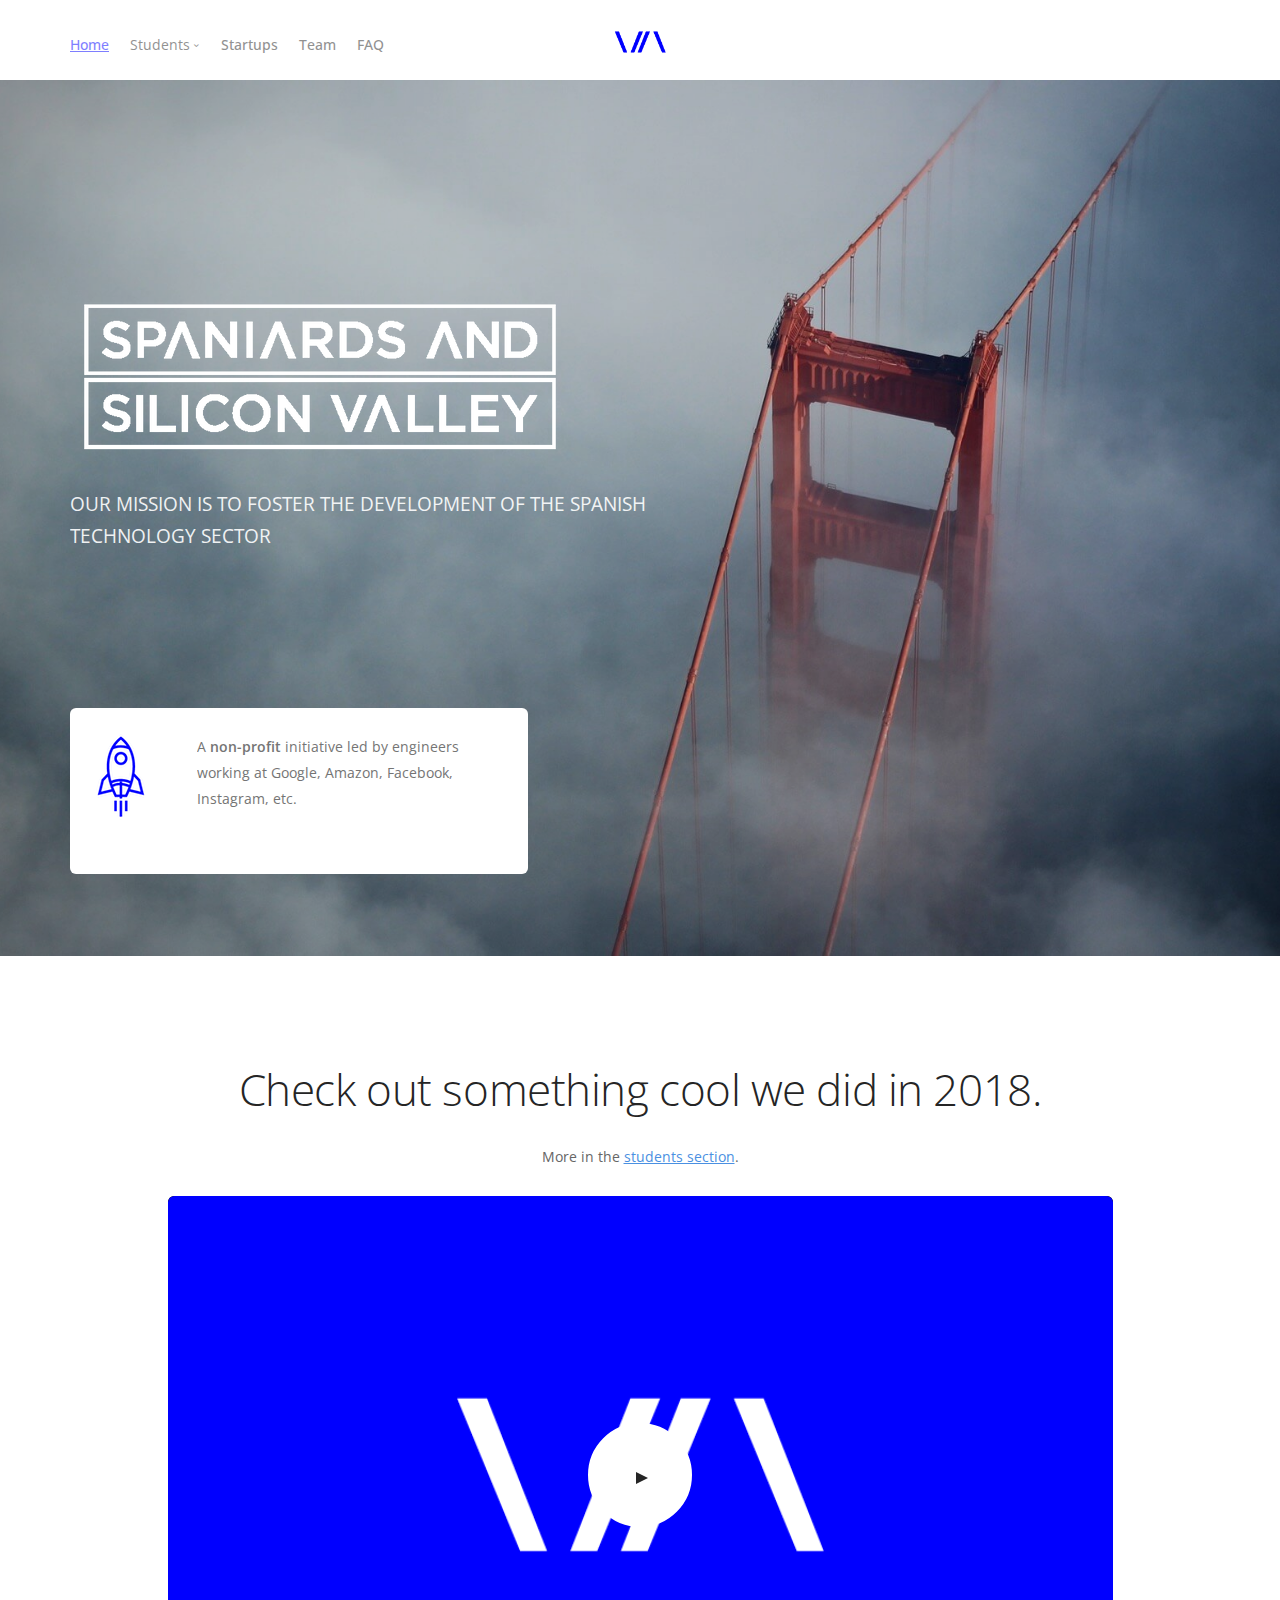
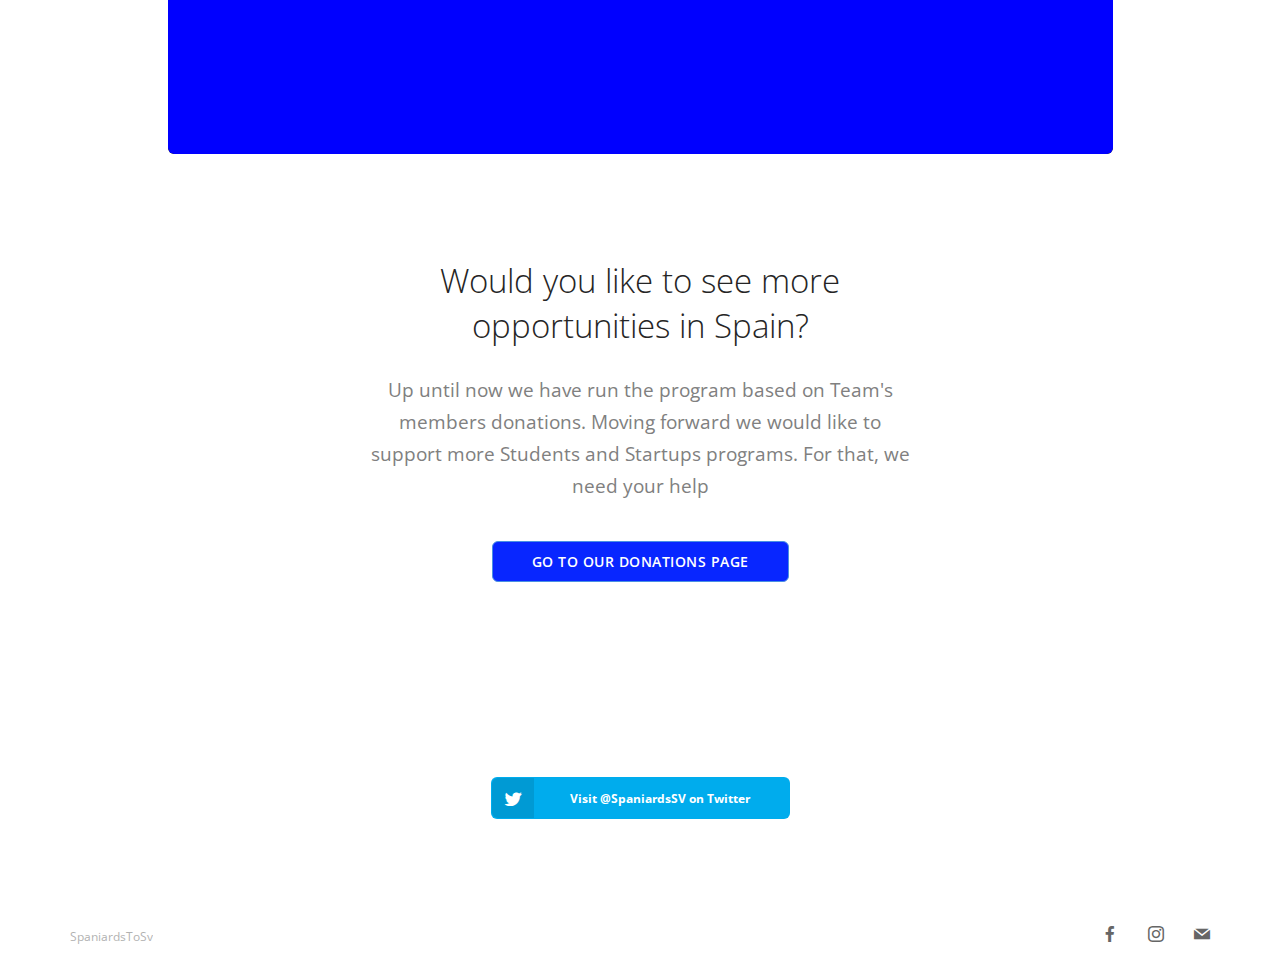
==== commit dad1cf91: "Enhanced Startups & Students Page" ====
--- a/index.html
+++ b/index.html
@@ -5,10 +5,10 @@
         <title>SpaniardsToSV</title>
         <meta name="description" content="Internships in Silicon Valley" />
         <meta name="viewport" content="width=device-width, initial-scale=1.0">
-        <link href="css/stack-interface.css" rel="stylesheet" type="text/css" media="all">
         <link href="css/socicon.css" rel="stylesheet" type="text/css" media="all" />
         <link href="css/iconsmind.css" rel="stylesheet" type="text/css" media="all" />
         <link href="css/bootstrap.css" rel="stylesheet" type="text/css" media="all" />
+        <link href="css/flickity.css" rel="stylesheet" type="text/css" media="all" />
         <link href="css/stack-interface.css" rel="stylesheet" type="text/css" media="all" />
         <link href="css/theme.css" rel="stylesheet" type="text/css" media="all" />
         <link href="css/custom.css" rel="stylesheet" type="text/css" media="all" />
@@ -107,7 +107,34 @@
                     </div>
                 </div>
             </section>
-
+            <section class="text-center">
+               <div class="container">
+                   <div class="row">
+                       <div class="col-sm-8 col-md-6">
+                           <div class="cta">
+                               <h2>Would you like to see more opportunities in Spain?</h2>
+                               <p class="lead">Up until now we have run the program based on Team's members donations. Moving forward we would like to support more Students and Startups programs. For that, we need your help</p>
+                               <a class="btn btn--primary type--uppercase" href="https://www.gofundme.com/students-program" style="background-color: rgb(8, 38, 255);" target="_self">
+                                   <font color="#ffffff"><span><b>Go to Our Donations Page</b></span></font>
+                               </a>
+                           </div>
+                       </div>
+                   </div>
+               </div>
+           </section>
+            <section class="text-center">
+                <div class="container">
+                    <div class="row">
+                        <div class="col-sm-9 col-md-7">
+                            <div class="tweets-feed slider text-center" data-feed-name="SpaniardsSV" data-amount="5" data-paging="true" data-children="0"></div>
+                            <a class="btn btn--icon bg--twitter" href="#"> <span class="btn__text">
+                        <i class="socicon socicon-twitter"></i>
+                        Visit @SpaniardsSV on Twitter
+                    </span> </a>
+                        </div>
+                    </div>
+                </div>
+            </section>
             <footer class="footer-7 text-center-xs">
                 <div class="container">
                     <div class="row">
@@ -124,10 +151,11 @@
             </footer>
         </div>
         <script src="js/jquery-3.1.1.min.js"></script>
+        <script src="js/flickity.min.js"></script>
         <script src="js/parallax.js"></script>
+        <script src="js/twitterfetcher.min.js"></script>
         <script src="js/smooth-scroll.min.js"></script>
         <script src="js/scripts.js"></script>
-
     </body>
 
 </html>
